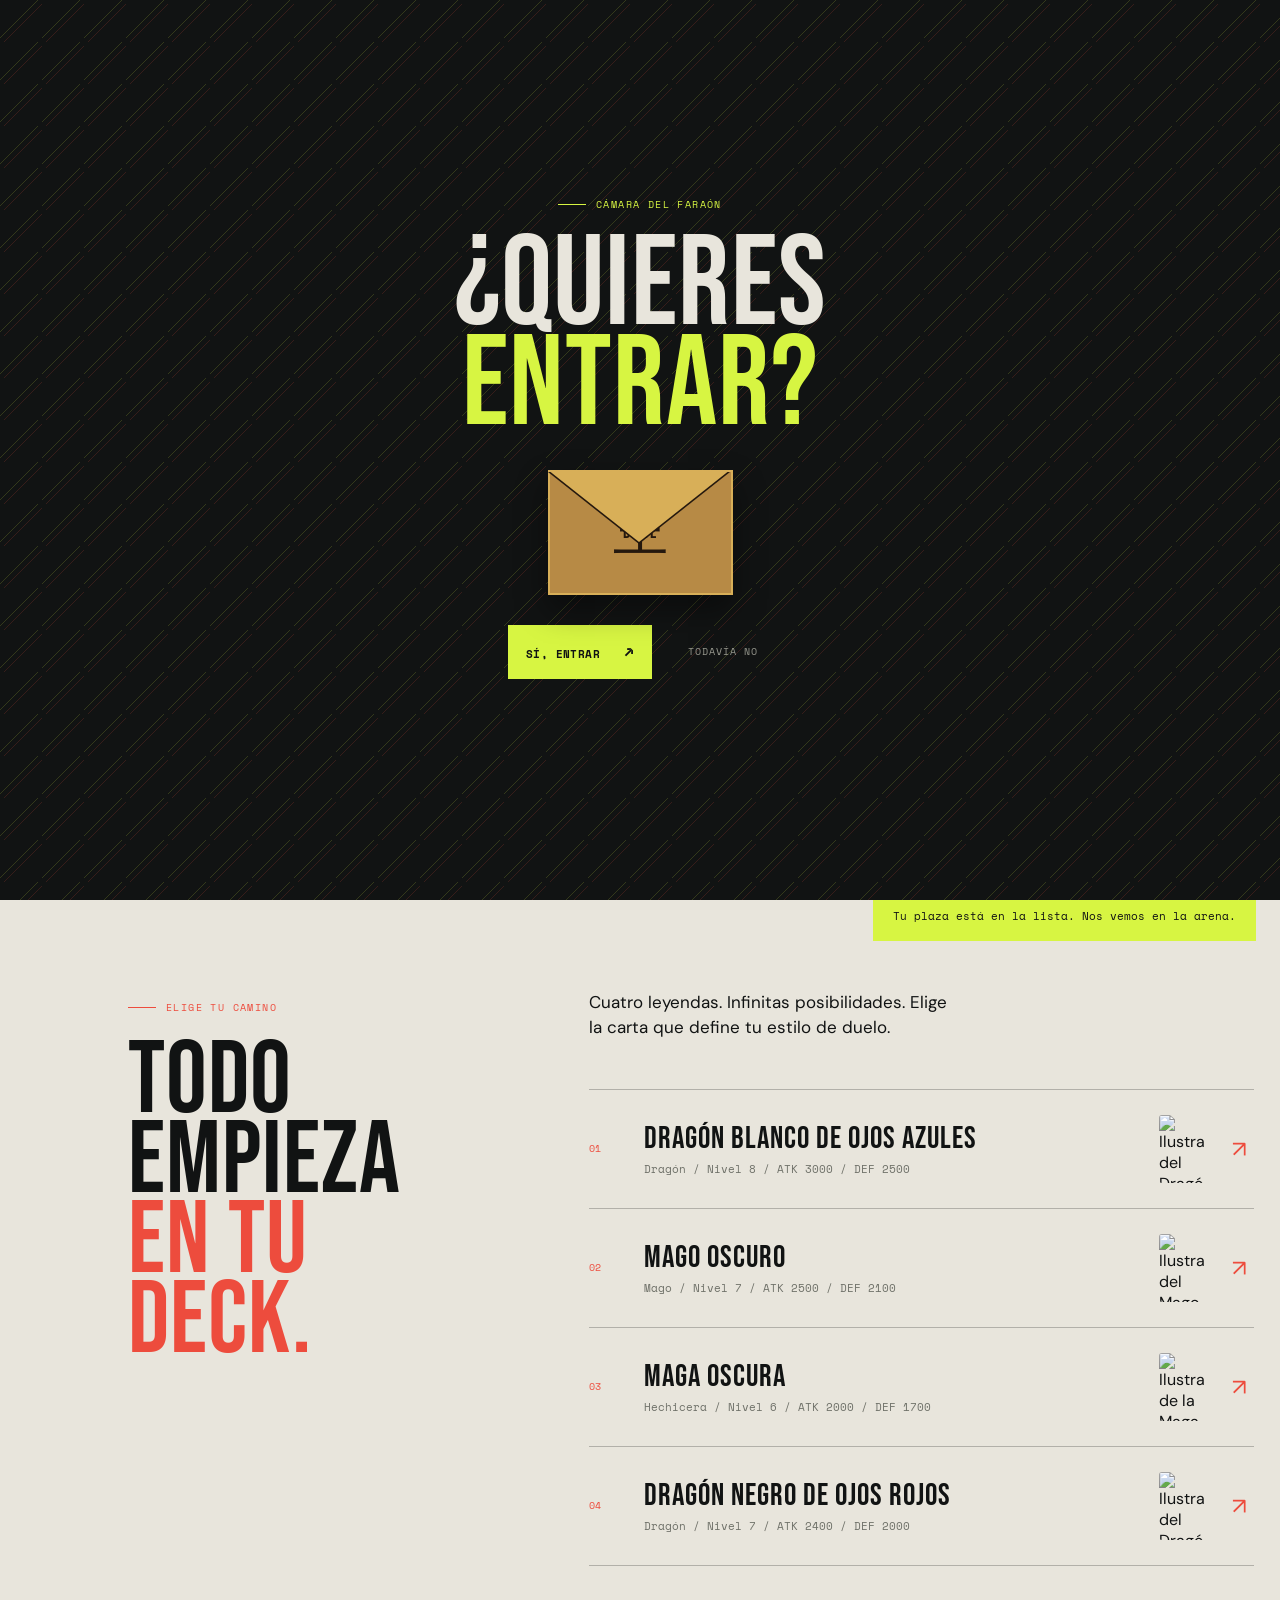
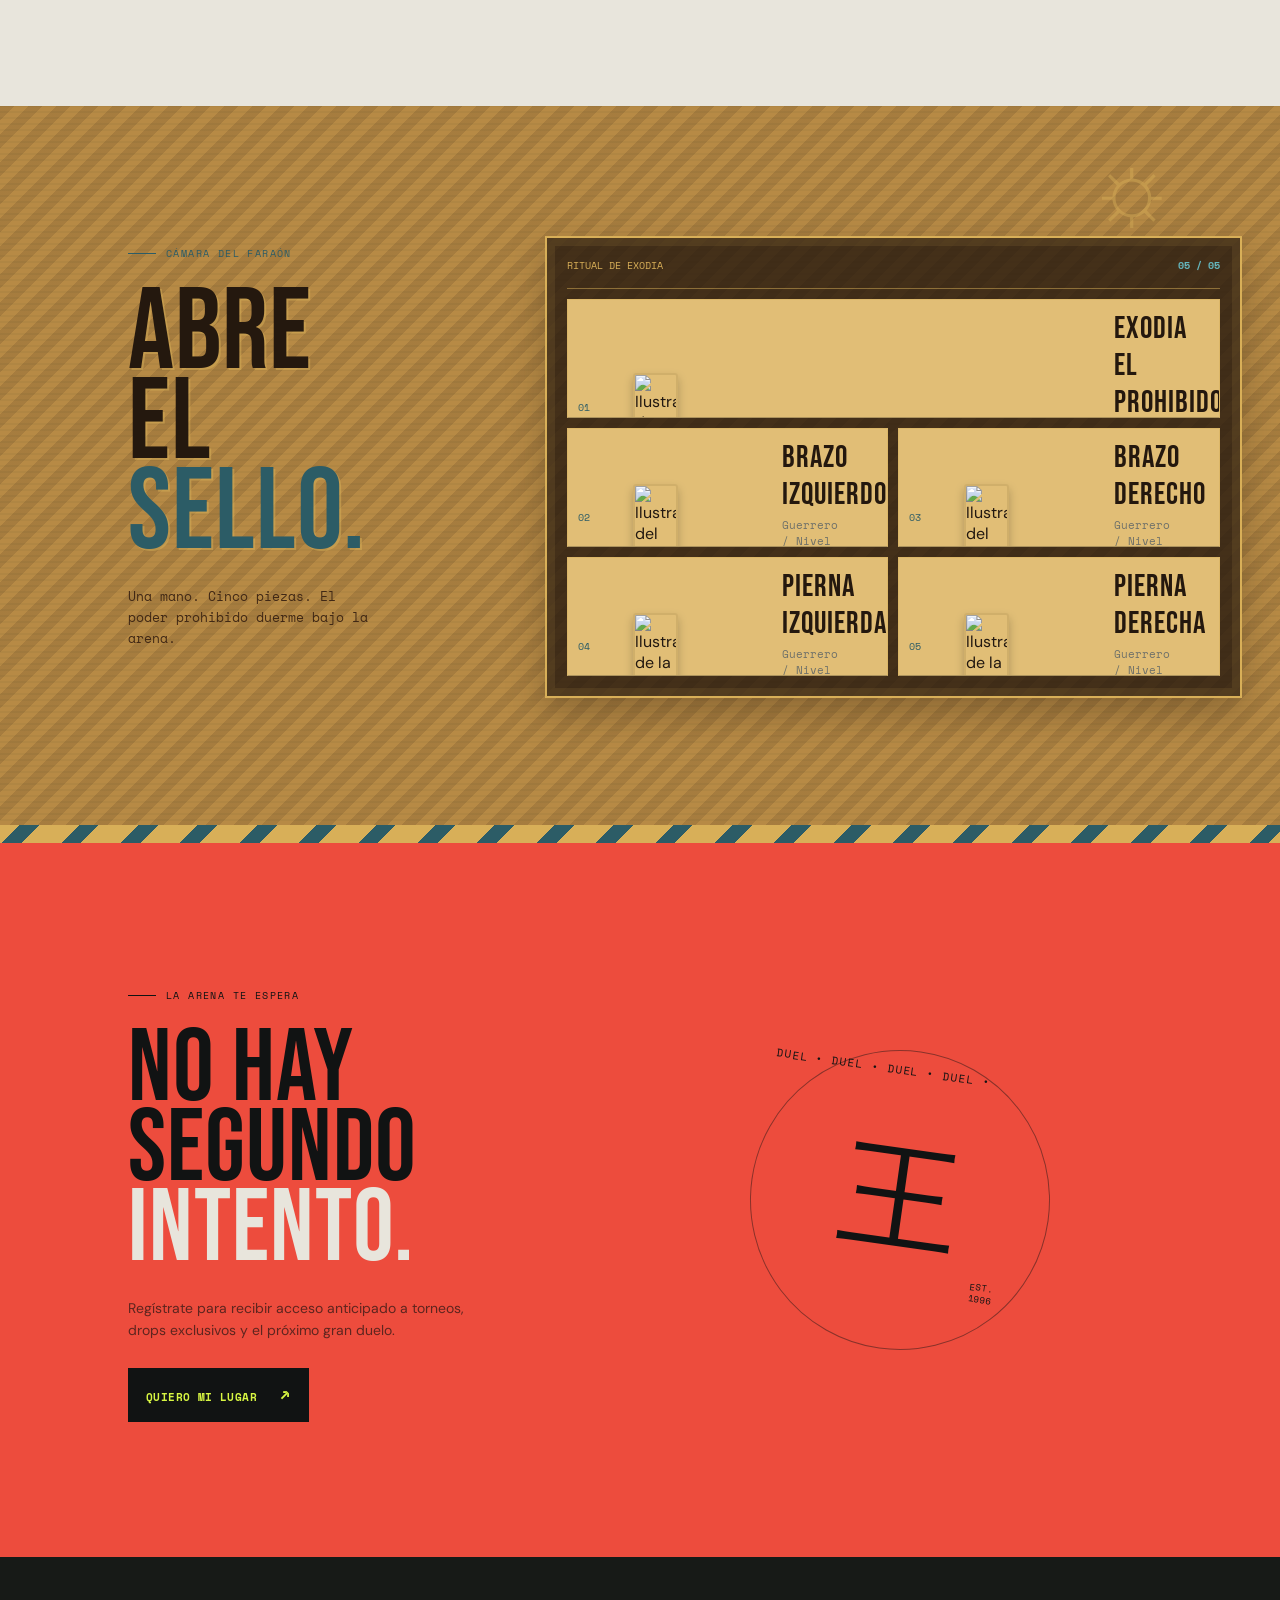
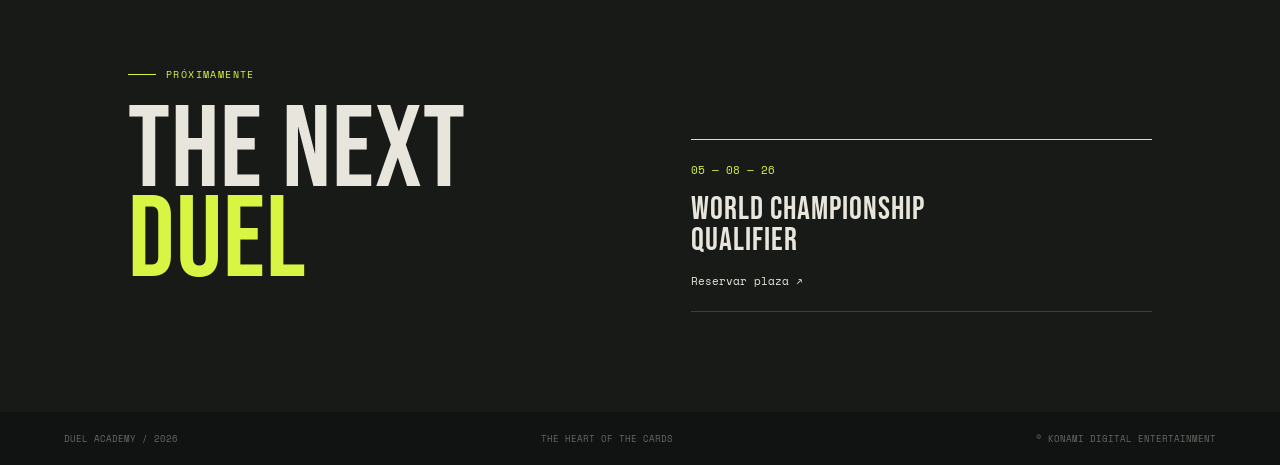
==== index.html @ 616848ab "ññ" ====
<!doctype html>
<html lang="es">
<head>
  <meta charset="UTF-8">
  <meta name="viewport" content="width=device-width, initial-scale=1.0">
  <meta name="description" content="Yu-Gi-Oh! Duel Academy: entra al duelo y demuestra el corazón de las cartas.">
  <title>DUEL ACADEMY | Yu-Gi-Oh!</title>
  <link rel="preconnect" href="https://fonts.googleapis.com">
  <link rel="preconnect" href="https://fonts.gstatic.com" crossorigin>
  <link href="https://fonts.googleapis.com/css2?family=Bebas+Neue&family=DM+Sans:wght@400;500;700&family=Space+Mono:wght@400;700&display=swap" rel="stylesheet">
  <link rel="stylesheet" href="styles.css">
</head>
<body>
  <div class="grain" aria-hidden="true"></div>
  <section class="entry-gate" id="entry-gate" aria-labelledby="entry-title">
    <div class="entry-content">
      <p class="eyebrow"><span></span> Cámara del faraón</p>
      <h1 id="entry-title">¿QUIERES<br><i>ENTRAR?</i></h1>
      <div class="sealed-envelope" aria-hidden="true"><div class="envelope-flap"></div><div class="envelope-body"><span>王</span></div><div class="envelope-letter">DUEL</div></div>
      <div class="entry-actions"><button class="primary-button" id="enter-button">Sí, entrar <span>↗</span></button><button class="entry-no" id="stay-button">Todavía no</button></div>
      <p class="entry-response" id="entry-response" role="status" aria-live="polite"></p>
    </div>
  </section>
  <header class="site-header">
    <a class="brand" href="#top" aria-label="Duel Academy inicio">
      <span class="brand-mark">王</span>
      <span>DUEL<br><em>ACADEMY</em></span>
    </a>
    <a class="yu-gi-oh-logo" href="#top" aria-label="Yu-Gi-Oh! inicio">YU-GI-OH!<small>TRADING CARD GAME</small></a>
    <nav class="main-nav" aria-label="Navegación principal">
      <a href="#arsenal">Arsenal</a>
      <a href="#exodia">Exodia</a>
      <a href="#academy">Academia</a>
      <a href="#events">Torneos</a>
    </nav>
    <button class="nav-cta" data-scroll="#academy">Entrar al duelo <span>↗</span></button>
  </header>

  <main id="top">
    <section class="hero" aria-labelledby="hero-title">
      <div class="hero-copy">
        <p class="eyebrow"><span></span> Temporada 04 / El corazón de las cartas</p>
        <h1 id="hero-title">TU<br><i>JUEGO.</i><br>TU LEYENDA.</h1>
        <p class="hero-intro">El campo está listo. Afila tu estrategia, invoca a tu mejor monstruo y demuestra de qué está hecho un verdadero duelista.</p>
        <div class="hero-actions">
          <button class="primary-button" data-scroll="#academy">Desafiar al destino <span>↗</span></button>
          <a class="text-link" href="#arsenal">Ver el arsenal <span>↓</span></a>
        </div>
      </div>
      <div class="hero-stage" aria-label="Cartas de duelo destacadas">
        <div class="orbit orbit-one"></div>
        <div class="orbit orbit-two"></div>
        <div class="stage-note"><strong>YU-GI-OH! MASTER DUEL</strong><span>DRAGON BLANCO DE OJOS AZULES / ATK 3000</span></div>
        <div class="power-line"><span>DUEL INDEX</span><strong>∞</strong></div>
      </div>
      <div class="hero-side-label">YU-GI-OH! <span>®</span></div>
    </section>

    <section class="ticker" aria-label="Noticias del duelo"><div class="ticker-track"><span>DRAW YOUR DESTINY</span><b>✦</b><span>BUILD YOUR LEGEND</span><b>✦</b><span>DRAW YOUR DESTINY</span><b>✦</b><span>BUILD YOUR LEGEND</span><b>✦</b></div></section>

    <section class="arsenal section-grid" id="arsenal">
      <div class="section-heading"><p class="eyebrow"><span></span> Elige tu camino</p><h2>TODO<br>EMPIEZA<br><i>EN TU DECK.</i></h2></div>
      <div class="arsenal-content">
        <p class="section-lead">Cuatro leyendas. Infinitas posibilidades. Elige la carta que define tu estilo de duelo.</p>
        <div class="deck-list">
          <article class="deck-row" role="button" tabindex="0" aria-label="Ampliar Dragón Blanco de Ojos Azules" data-requirement="Requiere 2 Sacrificios para ser Invocado de Modo Normal" data-example="Ejemplo: ofrece 2 monstruos de Nivel inferior como Sacrificio y coloca esta carta en el Campo en Posición de Ataque."><span class="deck-number">01</span><div><h3>Dragón Blanco de Ojos Azules</h3><p>Dragón / Nivel 8 / ATK 3000 / DEF 2500</p></div><img src="https://images.ygoprodeck.com/images/cards/89631139.jpg" alt="Ilustración del Dragón Blanco de Ojos Azules" loading="lazy"><span class="row-arrow">↗</span></article>
          <article class="deck-row" role="button" tabindex="0" aria-label="Ampliar Mago Oscuro" data-requirement="Requiere 1 Sacrificio para ser Invocado de Modo Normal" data-example="Ejemplo: ofrece 1 monstruo como Sacrificio e Invoca esta carta para tomar el control del duelo con 2500 ATK."><span class="deck-number">02</span><div><h3>Mago Oscuro</h3><p>Mago / Nivel 7 / ATK 2500 / DEF 2100</p></div><img src="https://images.ygoprodeck.com/images/cards/46986414.jpg" alt="Ilustración del Mago Oscuro" loading="lazy"><span class="row-arrow">↗</span></article>
          <article class="deck-row" role="button" tabindex="0" aria-label="Ampliar Maga Oscura" data-requirement="Requiere 1 Sacrificio para ser Invocada de Modo Normal" data-example="Ejemplo: ofrece 1 monstruo como Sacrificio e Invoca esta maga para activar su estrategia de hechizos y aumentar su poder."><span class="deck-number">03</span><div><h3>Maga Oscura</h3><p>Hechicera / Nivel 6 / ATK 2000 / DEF 1700</p></div><img src="https://images.ygoprodeck.com/images/cards/38033121.jpg" alt="Ilustración de la Maga Oscura" loading="lazy"><span class="row-arrow">↗</span></article>
          <article class="deck-row" role="button" tabindex="0" aria-label="Ampliar Dragón Negro de Ojos Rojos" data-requirement="Requiere 2 Sacrificios para ser Invocado de Modo Normal" data-example="Ejemplo: ofrece 2 monstruos como Sacrificio e Invoca al dragón para lanzar un ataque de 2400 ATK."><span class="deck-number">04</span><div><h3>Dragón Negro de Ojos Rojos</h3><p>Dragón / Nivel 7 / ATK 2400 / DEF 2000</p></div><img src="https://images.ygoprodeck.com/images/cards/74677422.jpg" alt="Ilustración del Dragón Negro de Ojos Rojos" loading="lazy"><span class="row-arrow">↗</span></article>
        </div>
      </div>
    </section>

    <section class="exodia-interface" id="exodia" aria-labelledby="exodia-title">
      <div class="exodia-sun" aria-hidden="true">☼</div>
      <div class="exodia-intro"><p class="eyebrow"><span></span> Cámara del faraón</p><h2 id="exodia-title">ABRE<br>EL <i>SELLO.</i></h2><p>Una mano. Cinco piezas. El poder prohibido duerme bajo la arena.</p></div>
      <div class="exodia-board">
        <div class="exodia-board-label"><span>RITUAL DE EXODIA</span><strong>05 / 05</strong></div>
        <div class="exodia-card-grid">
          <article class="deck-row exodia-piece exodia-head" role="button" tabindex="0" aria-label="Ampliar Exodia el Prohibido" data-requirement="Carta central de Exodia. No requiere Sacrificios: se Invoca cuando reúnes las 5 piezas en tu mano." data-example="Ejemplo: reúne esta cabeza junto a los 2 brazos y las 2 piernas para ganar el Duelo automáticamente."><span class="exodia-piece-number">01</span><img src="https://images.ygoprodeck.com/images/cards/33396948.jpg" alt="Ilustración de Exodia el Prohibido" loading="lazy"><div><h3 data-glitch="Exodia el Prohibido">Exodia el Prohibido</h3><p>Guerrero / Nivel 3 / ATK 1000 / DEF 1000</p></div></article>
          <article class="deck-row exodia-piece" role="button" tabindex="0" aria-label="Ampliar Brazo Izquierdo de Exodia" data-requirement="Pieza de Exodia. No requiere Sacrificios ni Invocación Normal." data-example="Ejemplo: conserva esta pieza en tu mano y completa el conjunto con las otras 4 cartas."><span class="exodia-piece-number">02</span><img src="https://images.ygoprodeck.com/images/cards/08124921.jpg" alt="Ilustración del Brazo Izquierdo de Exodia" loading="lazy"><div><h3 data-glitch="Brazo Izquierdo">Brazo Izquierdo</h3><p>Guerrero / Nivel 1 / ATK 200 / DEF 300</p></div></article>
          <article class="deck-row exodia-piece" role="button" tabindex="0" aria-label="Ampliar Brazo Derecho de Exodia" data-requirement="Pieza de Exodia. No requiere Sacrificios ni Invocación Normal." data-example="Ejemplo: mantenlo en tu mano mientras buscas las piezas restantes del conjunto prohibido."><span class="exodia-piece-number">03</span><img src="https://images.ygoprodeck.com/images/cards/07902349.jpg" alt="Ilustración del Brazo Derecho de Exodia" loading="lazy"><div><h3 data-glitch="Brazo Derecho">Brazo Derecho</h3><p>Guerrero / Nivel 1 / ATK 200 / DEF 300</p></div></article>
          <article class="deck-row exodia-piece" role="button" tabindex="0" aria-label="Ampliar Pierna Izquierda de Exodia" data-requirement="Pieza de Exodia. No requiere Sacrificios ni Invocación Normal." data-example="Ejemplo: añade esta pieza a tu mano junto a la cabeza, los brazos y la otra pierna."><span class="exodia-piece-number">04</span><img src="https://images.ygoprodeck.com/images/cards/44519536.jpg" alt="Ilustración de la Pierna Izquierda de Exodia" loading="lazy"><div><h3 data-glitch="Pierna Izquierda">Pierna Izquierda</h3><p>Guerrero / Nivel 1 / ATK 200 / DEF 300</p></div></article>
          <article class="deck-row exodia-piece" role="button" tabindex="0" aria-label="Ampliar Pierna Derecha de Exodia" data-requirement="Pieza de Exodia. No requiere Sacrificios ni Invocación Normal." data-example="Ejemplo: reúne esta última pieza en tu mano para activar la condición de victoria de Exodia."><span class="exodia-piece-number">05</span><img src="https://images.ygoprodeck.com/images/cards/70903634.jpg" alt="Ilustración de la Pierna Derecha de Exodia" loading="lazy"><div><h3 data-glitch="Pierna Derecha">Pierna Derecha</h3><p>Guerrero / Nivel 1 / ATK 200 / DEF 300</p></div></article>
        </div>
      </div>
    </section>

    <section class="academy" id="academy">
      <div class="academy-copy"><p class="eyebrow"><span></span> La arena te espera</p><h2>NO HAY<br>SEGUNDO<br><i>INTENTO.</i></h2><p>Regístrate para recibir acceso anticipado a torneos, drops exclusivos y el próximo gran duelo.</p><button class="primary-button" id="join-button">Quiero mi lugar <span>↗</span></button></div>
      <div class="academy-emblem"><div class="emblem-ring">DUEL • DUEL • DUEL • DUEL •</div><strong>王</strong><span>EST.<br>1996</span></div>
    </section>

    <section class="events" id="events"><div><p class="eyebrow"><span></span> Próximamente</p><h2>THE NEXT<br><i>DUEL</i></h2></div><div class="event-card"><span>05 — 08 — 26</span><strong>WORLD CHAMPIONSHIP<br>QUALIFIER</strong><a href="#academy">Reservar plaza ↗</a></div></section>
  </main>
  <footer><span>DUEL ACADEMY / 2026</span><span>THE HEART OF THE CARDS</span><span>© KONAMI DIGITAL ENTERTAINMENT</span></footer>
  <div class="toast" id="toast" role="status">Tu plaza está en la lista. Nos vemos en la arena.</div>
  <div class="card-modal" id="card-modal" role="dialog" aria-modal="true" aria-labelledby="modal-title" hidden>
    <button class="modal-close" id="modal-close" aria-label="Cerrar carta ampliada">×</button>
    <div class="modal-card-wrap"><img id="modal-image" src="" alt=""><div><p class="eyebrow"><span></span> Carta seleccionada</p><h2 id="modal-title"></h2><p id="modal-stats"></p><p id="modal-requirement"></p><p class="modal-example-label">EJEMPLO VISIBLE</p><p id="modal-example"></p></div></div>
  </div>
  <script src="script.js"></script>
</body>
</html>
---- styles.css ----
.site-header{position:fixed!important;z-index:30;background:rgba(17,19,19,.94);backdrop-filter:blur(10px)}
.entry-locked{overflow:hidden}.entry-gate{position:fixed;inset:0;z-index:100;background:#111313;color:#e8e5dc;display:grid;place-items:center;text-align:center;overflow:hidden}.entry-gate::before{content:"";position:absolute;inset:0;opacity:.17;background:linear-gradient(135deg,transparent 45%,#d7f542 45% 46%,transparent 46% 54%,#ed4c3d 54% 55%,transparent 55%);background-size:42px 42px}.entry-content{position:relative;z-index:1}.entry-content .eyebrow{justify-content:center}.entry-content h1{font-size:clamp(68px,10vw,130px);margin:24px 0 34px}.entry-content h1 i{color:#d7f542;font-style:normal}.sealed-envelope{width:185px;height:125px;margin:0 auto 30px;position:relative;perspective:500px}.envelope-body{position:absolute;inset:0;background:#b78a45;border:2px solid #d8af58;box-shadow:0 15px 30px rgba(0,0,0,.4);display:grid;place-items:center}.envelope-body span{font:55px serif;color:#24180e}.envelope-flap{position:absolute;z-index:3;left:0;top:0;width:0;height:0;border-left:91px solid transparent;border-right:91px solid transparent;border-top:72px solid #d8af58;transform-origin:top;transition:transform .8s cubic-bezier(.2,.8,.2,1);filter:drop-shadow(0 2px 0 #24180e)}.envelope-letter{position:absolute;z-index:1;left:50%;top:50%;transform:translate(-50%,-50%);color:#24180e;font:18px var(--display);letter-spacing:2px}.entry-gate.opening .envelope-flap{transform:rotateX(180deg)}.entry-gate.opening .envelope-letter{animation:letter-rise 1s .25s ease-out forwards}.entry-gate.entered{animation:gate-out .5s ease-in forwards}.entry-actions{display:flex;justify-content:center;align-items:center;gap:22px}.entry-no{border:0;background:transparent;color:#96978d;text-transform:uppercase;letter-spacing:1px;padding:14px;font:10px var(--mono)}.entry-no:hover{color:#e8e5dc}.entry-no:disabled,.primary-button:disabled{cursor:wait;opacity:.6}.entry-response{height:18px;margin:16px 0 0;color:#d7f542;font:10px var(--mono)}@keyframes letter-rise{to{transform:translate(-50%,-100px);opacity:0}}@keyframes gate-out{to{opacity:0;visibility:hidden}}@media(max-width:720px){.entry-content{padding:0 24px}.entry-content h1{font-size:82px}.sealed-envelope{width:160px;height:108px}.envelope-flap{border-left-width:79px;border-right-width:79px;border-top-width:62px}}
.master-duel-card{animation:master-duel-float 5s ease-in-out infinite,master-duel-enter 1s cubic-bezier(.2,.8,.2,1) both}.master-duel-card::before{content:"";position:absolute;inset:-20px;border-radius:18px;background:rgba(72,180,255,.26);filter:blur(25px);z-index:-1;animation:master-duel-aura 2.8s ease-in-out infinite}.master-duel-card::after{content:"";position:absolute;inset:7px;pointer-events:none;background:linear-gradient(120deg,transparent 30%,rgba(255,255,255,.85) 48%,transparent 66%);mix-blend-mode:screen;transform:translateX(-130%);animation:master-duel-shine 3.8s ease-in-out infinite}.master-duel-card .card-frame{position:relative;box-shadow:inset 0 0 0 1px rgba(125,212,255,.9)}.master-duel-card .card-frame::after{content:"";position:absolute;inset:0;background:linear-gradient(145deg,rgba(84,194,255,.3),transparent 30%,transparent 70%,rgba(35,83,190,.3));pointer-events:none}.master-duel-lockup{position:absolute;z-index:3;top:34%;left:50%;transform:translate(-50%,-50%) rotate(-9deg);text-align:center;text-shadow:0 2px 7px rgba(0,0,0,.75);white-space:nowrap;animation:lockup-pulse 3s ease-in-out infinite}.master-duel-lockup small{display:block;color:#fff;font:700 8px var(--mono);letter-spacing:3px}.master-duel-lockup strong{display:block;color:#d7f542;font:42px/.72 var(--display);letter-spacing:2px}.master-duel-lockup span{display:block;margin-top:9px;color:#fff;font:7px var(--mono);letter-spacing:2px}@keyframes master-duel-enter{from{opacity:0;transform:rotate(-20deg) translateY(45px) scale(.82)}to{opacity:1;transform:rotate(-9deg) translateY(0) scale(1)}}@keyframes master-duel-float{0%,100%{transform:rotate(-9deg) translateY(0)}50%{transform:rotate(-5deg) translateY(-13px)}}@keyframes master-duel-aura{0%,100%{opacity:.3;transform:scale(.9)}50%{opacity:.85;transform:scale(1.1)}}@keyframes master-duel-shine{0%,38%{transform:translateX(-130%)}65%,100%{transform:translateX(130%)}}@keyframes lockup-pulse{0%,100%{opacity:.86}50%{opacity:1}}@media(max-width:720px){.master-duel-lockup strong{font-size:35px}}@media(prefers-reduced-motion:reduce){.master-duel-card,.master-duel-card::before,.master-duel-card::after,.master-duel-lockup{animation:none}.master-duel-card{transform:rotate(-9deg)}}
.master-duel-card,.master-duel-card::before,.master-duel-card::after,.master-duel-lockup{animation:none!important}
.card-placeholder{display:flex;height:100%;align-items:center;justify-content:center;text-align:center;color:#d7f542;font:46px/.72 var(--display);letter-spacing:2px;background:radial-gradient(circle at center,rgba(84,194,255,.35),transparent 45%),linear-gradient(145deg,#182c4f,#10151f 58%,#243d68)}.deck-symbol{width:45px;height:68px;border:1px solid rgba(17,19,19,.45);border-radius:3px;display:grid;place-items:center;color:var(--red);font-size:22px}.deck-row:hover .deck-symbol{background:var(--red);color:var(--paper);transition:background .3s,color .3s}
.modal-card-wrap #modal-stats,.modal-card-wrap #modal-requirement{color:var(--acid);font:11px/1.6 var(--mono)}.modal-card-wrap #modal-requirement{color:#aeb0a5;margin-top:8px}
.modal-example-label{margin:24px 0 4px;color:var(--red);font:700 9px var(--mono);letter-spacing:1.5px}.modal-card-wrap #modal-example{margin:0;color:var(--paper);font:12px/1.55 var(--body);max-width:300px}
.exodia-interface{padding:130px 10vw 145px;background:#d7f542;color:var(--ink);display:grid;grid-template-columns:32% 68%;gap:7vw;position:relative;overflow:hidden}.exodia-intro .eyebrow{color:var(--red)}.exodia-intro .eyebrow span{background:var(--red)}.exodia-intro h2{font-size:clamp(70px,9vw,130px);margin:28px 0}.exodia-intro h2 i{color:var(--red);font-style:normal}.exodia-intro>p:last-child{max-width:250px;font:13px/1.6 var(--mono)}.exodia-board{border:1px solid rgba(17,19,19,.45);padding:20px;background:rgba(17,19,19,.06)}.exodia-board-label{display:flex;justify-content:space-between;border-bottom:1px solid rgba(17,19,19,.35);padding:0 0 15px;font:10px var(--mono)}.exodia-board-label strong{color:var(--red)}.exodia-card-grid{display:grid;grid-template-columns:repeat(2,1fr);gap:10px;padding-top:10px}.exodia-piece{height:112px;display:grid;grid-template-columns:26px 55px 1fr;gap:12px;align-items:center;border:1px solid rgba(17,19,19,.25);padding:10px;background:rgba(232,229,220,.55);transition:transform .25s,background .25s}.exodia-piece.exodia-head{grid-column:1/-1}.exodia-piece:hover{transform:translateY(-4px);background:var(--paper)}.exodia-piece img{width:55px;height:78px;object-fit:cover;border-radius:3px;box-shadow:0 5px 10px rgba(17,19,19,.25)}.exodia-piece-number{font:10px var(--mono);color:var(--red)}.exodia-piece h3{font:24px/.9 var(--display);margin:0;text-transform:uppercase}.exodia-piece p{font:8px/1.4 var(--mono);color:#5c5f57;margin:7px 0 0}.exodia-interface .deck-row{cursor:pointer}.exodia-interface .deck-row:focus-visible{outline:2px solid var(--red);outline-offset:3px}@media(max-width:720px){.exodia-interface{padding:90px 8vw;display:block}.exodia-intro h2{font-size:82px}.exodia-board{margin-top:50px;padding:12px}.exodia-card-grid{display:block}.exodia-piece,.exodia-piece.exodia-head{margin-bottom:8px;height:105px}.exodia-piece h3{font-size:21px}.exodia-piece p{font-size:7px}}
.exodia-interface{background:#b78a45;color:#24180e;background-image:linear-gradient(135deg,rgba(41,28,13,.12) 25%,transparent 25%,transparent 50%,rgba(41,28,13,.12) 50%,rgba(41,28,13,.12) 75%,transparent 75%);background-size:28px 28px}.exodia-interface::after{content:"";position:absolute;left:0;right:0;bottom:0;height:18px;background:repeating-linear-gradient(135deg,#d8af58 0 14px,#2c5c66 14px 28px,#d8af58 28px 42px)}.exodia-sun{position:absolute;right:8%;top:32px;color:#d8af58;font:100px/1 serif;opacity:.45}.exodia-intro{position:relative;z-index:1}.exodia-intro .eyebrow{color:#2c5c66}.exodia-intro .eyebrow span{background:#2c5c66}.exodia-intro h2{color:#24180e;text-shadow:2px 2px 0 rgba(216,175,88,.5)}.exodia-intro h2 i{color:#2c5c66}.exodia-intro>p:last-child{color:#402815}.exodia-board{position:relative;z-index:1;border:2px solid #d8af58;background:rgba(36,24,14,.78);box-shadow:inset 0 0 0 8px rgba(216,175,88,.1),0 16px 35px rgba(36,24,14,.28)}.exodia-board-label{border-color:rgba(216,175,88,.5);color:#d8af58}.exodia-board-label strong{color:#65b7be}.exodia-piece{border-color:rgba(216,175,88,.45);background:#e1be76}.exodia-piece:hover{background:#f2d59a}.exodia-piece-number{color:#2c5c66}.exodia-piece h3{color:#24180e}.exodia-piece p{color:#624529}.exodia-piece img{border:2px solid #d8af58}.exodia-interface .deck-row:focus-visible{outline-color:#65b7be}@media(max-width:720px){.exodia-sun{font-size:70px;top:22px;right:7%}}
.exodia-interface::before{content:"";position:absolute;inset:0;pointer-events:none;opacity:.16;background:repeating-linear-gradient(0deg,transparent 0 4px,rgba(44,92,102,.6) 5px,transparent 6px);mix-blend-mode:multiply;animation:egypt-glitch-scan 4s steps(2,end) infinite}.exodia-piece:hover h3,.exodia-piece:focus-visible h3,.arsenal .deck-row:hover h3,.arsenal .deck-row:focus-visible h3{position:relative;color:#2c5c66;text-shadow:2px 0 #ed4c3d,-2px 0 #65b7be;animation:card-glitch .32s steps(2,end) infinite}.exodia-piece:hover img,.exodia-piece:focus-visible img,.arsenal .deck-row:hover img,.arsenal .deck-row:focus-visible img{filter:saturate(1.35) contrast(1.15);box-shadow:3px 0 #ed4c3d,-3px 0 #65b7be,0 5px 10px rgba(17,19,19,.25)}@keyframes card-glitch{0%{transform:translate(0)}25%{transform:translate(-2px,1px)}50%{transform:translate(2px,-1px)}75%{transform:translate(-1px,0)}100%{transform:translate(0)}}@keyframes egypt-glitch-scan{0%,88%,100%{opacity:.08;transform:translateY(0)}90%{opacity:.42;transform:translateY(2px)}94%{opacity:.12;transform:translateY(-3px)}}@media(prefers-reduced-motion:reduce){.exodia-interface::before,.exodia-piece:hover h3,.exodia-piece:focus-visible h3,.arsenal .deck-row:hover h3,.arsenal .deck-row:focus-visible h3{animation:none}}
.cursor-sigil{position:fixed;left:-8px;top:-8px;width:16px;height:16px;border:1px solid #d8af58;border-radius:50%;pointer-events:none;z-index:30;mix-blend-mode:screen;transition:transform .08s linear}.cursor-sigil::before,.cursor-sigil::after{content:"";position:absolute;left:50%;top:50%;background:#65b7be;transform:translate(-50%,-50%)}.cursor-sigil::before{width:24px;height:1px}.cursor-sigil::after{width:1px;height:24px}.cursor-trail{position:fixed;width:5px;height:5px;border-radius:50%;background:#ed4c3d;pointer-events:none;z-index:29;transform:translate(-50%,-50%);animation:cursor-fade .5s ease-out forwards}@keyframes cursor-fade{from{opacity:.8;transform:translate(-50%,-50%) scale(1)}to{opacity:0;transform:translate(-50%,-50%) scale(2.8)}}
.yu-gi-oh-logo{position:absolute;left:50%;top:17px;transform:translateX(-50%) skew(-8deg);color:#f8f1c7;text-decoration:none;font:42px/.75 var(--display);letter-spacing:2px;text-shadow:2px 2px 0 #bc3329,-1px -1px 0 #f2c84b,0 0 13px rgba(237,76,61,.35);white-space:nowrap}.yu-gi-oh-logo small{display:block;margin-top:8px;color:var(--acid);font:7px var(--mono);letter-spacing:2px;text-align:center;text-shadow:none}.yu-gi-oh-logo:hover{color:var(--acid)}
@media(max-width:720px){.yu-gi-oh-logo{top:18px;font-size:30px}.yu-gi-oh-logo small{font-size:6px;margin-top:5px}.site-header .brand{margin-top:2px}.site-header .nav-cta{margin-top:2px}}
.deck-row{cursor:pointer}.deck-row:focus-visible{outline:2px solid var(--red);outline-offset:4px}.modal-open{overflow:hidden}.card-modal{position:fixed;inset:0;z-index:20;background:rgba(8,10,10,.86);display:grid;place-items:center;padding:24px}.card-modal[hidden]{display:none}.modal-card-wrap{display:flex;align-items:center;gap:38px;max-width:620px;padding:34px;border:1px solid var(--acid);background:#171a17;box-shadow:0 0 60px rgba(215,245,66,.15)}.modal-card-wrap img{width:135px;height:204px;object-fit:cover;border:4px solid #b9a875;box-shadow:0 16px 30px rgba(0,0,0,.45)}.modal-card-wrap h2{font-size:58px;color:var(--paper);margin:20px 0 12px}.modal-card-wrap p:last-child{color:var(--acid);font:11px var(--mono);line-height:1.6}.modal-close{position:absolute;top:25px;right:30px;border:1px solid var(--acid);background:transparent;color:var(--acid);font:28px var(--body);width:42px;height:42px}.modal-close:hover{background:var(--acid);color:var(--ink)}@media(max-width:720px){.modal-card-wrap{padding:24px;gap:20px}.modal-card-wrap h2{font-size:42px}.modal-card-wrap img{width:135px;height:204px}.modal-card-wrap p:last-child{font-size:9px}}
.hero-stage{overflow:hidden}
@import url('https://fonts.googleapis.com/css2?family=Bebas+Neue&family=DM+Sans:wght@400;500;700&family=Space+Mono:wght@400;700&display=swap');

:root{--ink:#111313;--paper:#e8e5dc;--acid:#d7f542;--red:#ed4c3d;--muted:#96978d;--line:rgba(232,229,220,.18);--display:'Bebas Neue',Impact,sans-serif;--body:'DM Sans',sans-serif;--mono:'Space Mono',monospace}
*{box-sizing:border-box}html{scroll-behavior:smooth}body{margin:0;background:var(--ink);color:var(--paper);font-family:var(--body);overflow-x:hidden}.grain{position:fixed;inset:0;opacity:.08;pointer-events:none;z-index:5;background-image:url("data:image/svg+xml,%3Csvg viewBox='0 0 180 180' xmlns='http://www.w3.org/2000/svg'%3E%3Cfilter id='n'%3E%3CfeTurbulence type='fractalNoise' baseFrequency='.9' numOctaves='4' stitchTiles='stitch'/%3E%3C/filter%3E%3Crect width='100%25' height='100%25' filter='url(%23n)' opacity='.7'/%3E%3C/svg%3E")}.site-header{height:86px;padding:0 5vw;border-bottom:1px solid var(--line);display:flex;align-items:center;justify-content:space-between;position:absolute;top:0;left:0;width:100%;z-index:3}.brand{display:flex;align-items:center;gap:10px;color:var(--paper);font:700 14px/12px var(--mono);letter-spacing:-.5px;text-decoration:none}.brand em{font-style:normal;color:var(--acid)}.brand-mark{color:var(--acid);font:42px/1 serif;transform:rotate(-12deg);display:block}.main-nav{display:flex;gap:34px;margin-left:auto;margin-right:40px}.main-nav a,.text-link{color:var(--paper);font:11px var(--mono);text-decoration:none;text-transform:uppercase;letter-spacing:1px}.main-nav a:hover,.text-link:hover{color:var(--acid)}button{font:700 11px var(--mono);cursor:pointer}.nav-cta,.primary-button{border:1px solid var(--acid);background:var(--acid);color:var(--ink);padding:14px 17px;text-transform:uppercase;letter-spacing:.4px}.nav-cta span,.primary-button span{margin-left:16px;font-size:16px}.nav-cta:hover,.primary-button:hover{background:var(--paper);border-color:var(--paper)}.hero{min-height:760px;padding:170px 5vw 90px;display:grid;grid-template-columns:1fr 1fr;position:relative;background:radial-gradient(circle at 75% 43%,rgba(215,245,66,.12),transparent 26%),linear-gradient(115deg,#111313 0%,#171a17 53%,#22251f 100%)}.hero-copy{align-self:center;position:relative;z-index:1}.eyebrow{font:10px var(--mono);letter-spacing:1.4px;text-transform:uppercase;color:var(--acid);display:flex;align-items:center;gap:10px}.eyebrow span{display:inline-block;width:28px;height:1px;background:var(--acid)}h1,h2{font:clamp(76px,10vw,150px)/.78 var(--display);font-weight:400;letter-spacing:1px;margin:30px 0}h1 i,h2 i{font-style:normal;color:var(--acid)}.hero-intro{max-width:370px;color:#aeb0a5;font-size:14px;line-height:1.7;margin:38px 0 25px}.hero-actions{display:flex;align-items:center;gap:28px}.text-link{border-bottom:1px solid var(--acid);padding-bottom:5px}.text-link span{color:var(--acid);font-size:16px;margin-left:9px}.hero-stage{position:relative;min-height:500px;display:flex;align-items:center;justify-content:center}.orbit{position:absolute;border:1px solid rgba(215,245,66,.28);border-radius:50%;transform:rotate(-26deg)}.orbit-one{width:480px;height:210px}.orbit-two{width:440px;height:170px;transform:rotate(42deg);border-color:rgba(237,76,61,.4)}.card{position:absolute;width:230px;aspect-ratio:63/88;border-radius:10px;padding:7px;background:#b9a875;box-shadow:18px 23px 35px #090b0a;transform:rotate(-9deg);transition:transform .4s}.card-back{background:#d25b4e;transform:rotate(21deg) translate(92px,8px);z-index:0}.card-back-inner{height:100%;border:2px solid #351d1c;border-radius:5px;display:flex;align-items:center;justify-content:center;flex-direction:column;color:#30251e;font:35px/.8 var(--display);text-align:center;background:repeating-linear-gradient(45deg,transparent 0 5px,rgba(58,29,27,.2) 6px 7px)}.card-back small{font:9px var(--mono);margin-top:13px}.card-main{z-index:1}.card-frame{height:100%;border:3px solid #483c21;overflow:hidden}.card-main img{width:100%;height:100%;object-fit:cover}.card-stamp{position:absolute;bottom:-31px;left:5px;color:var(--acid);font:10px var(--mono)}.stage-note{position:absolute;right:4%;bottom:29px;display:flex;flex-direction:column;color:var(--acid);font:10px var(--mono);text-align:right;line-height:1.7}.stage-note span{color:var(--muted);font-size:8px}.power-line{position:absolute;left:0;bottom:30px;width:125px;border-top:1px solid var(--acid);padding-top:7px;display:flex;justify-content:space-between;font:8px var(--mono);color:var(--muted)}.power-line strong{font-size:12px;color:var(--acid)}.hero-side-label{position:absolute;right:2vw;top:48%;writing-mode:vertical-rl;font:9px var(--mono);letter-spacing:2px;color:var(--muted)}.ticker{background:var(--acid);color:var(--ink);height:47px;overflow:hidden;display:flex;align-items:center}.ticker-track{white-space:nowrap;display:flex;align-items:center;gap:38px;font:22px var(--display);animation:marquee 22s linear infinite}.ticker b{font-size:12px}@keyframes marquee{to{transform:translateX(-30%)}}.section-grid{padding:140px 10vw;display:grid;grid-template-columns:35% 65%;gap:8vw;background:var(--paper);color:var(--ink)}.section-grid .eyebrow{color:var(--red)}.section-grid .eyebrow span{background:var(--red)}h2{font-size:clamp(60px,8vw,115px);margin:27px 0}.section-grid h2 i{color:var(--red)}.section-lead{max-width:360px;font-size:17px;line-height:1.5;margin:0 0 48px}.deck-list{border-top:1px solid rgba(17,19,19,.25)}.deck-row{height:119px;border-bottom:1px solid rgba(17,19,19,.25);display:grid;grid-template-columns:40px 1fr 58px 22px;align-items:center;gap:15px;position:relative;overflow:hidden}.deck-number{font:10px var(--mono);color:var(--red)}.deck-row h3{margin:0;text-transform:uppercase;font:31px var(--display);letter-spacing:1px}.deck-row p{margin:4px 0 0;color:#6f7169;font:11px var(--mono)}.deck-row img{width:45px;height:68px;object-fit:cover;object-position:top;border-radius:3px;filter:saturate(.8)}.row-arrow{font-size:23px;color:var(--red)}.deck-row:hover img{transform:rotate(8deg) scale(1.18);transition:transform .3s}.academy{padding:135px 10vw;display:flex;justify-content:space-between;align-items:center;background:var(--red);min-height:590px;position:relative;overflow:hidden}.academy .eyebrow{color:var(--ink)}.academy .eyebrow span{background:var(--ink)}.academy h2{color:var(--ink)}.academy h2 i{color:var(--paper)}.academy-copy>p:not(.eyebrow){max-width:360px;color:#5e251f;line-height:1.6;font-size:14px;margin:0 0 27px}.academy .primary-button{background:var(--ink);border-color:var(--ink);color:var(--acid)}.academy-emblem{width:300px;height:300px;border:1px solid rgba(17,19,19,.45);border-radius:50%;display:flex;align-items:center;justify-content:center;position:relative;transform:rotate(8deg);margin-right:8vw}.academy-emblem strong{font:120px serif;color:var(--ink)}.emblem-ring{position:absolute;top:12px;left:6px;right:6px;font:11px var(--mono);letter-spacing:1px;color:var(--ink)}.academy-emblem span{position:absolute;bottom:54px;right:44px;font:9px/1.4 var(--mono);color:var(--ink)}.events{padding:100px 10vw;display:grid;grid-template-columns:1fr 1fr;gap:8vw;background:#171a17}.events h2{font-size:clamp(70px,9vw,130px);margin:25px 0}.events h2 i{color:var(--acid)}.event-card{align-self:end;border-top:1px solid var(--acid);border-bottom:1px solid var(--line);padding:22px 0;display:grid;gap:17px;font-family:var(--mono)}.event-card span{color:var(--acid);font-size:11px}.event-card strong{font:32px/.95 var(--display);letter-spacing:1px}.event-card a{color:var(--paper);font-size:11px;text-decoration:none}.event-card a:hover{color:var(--acid)}footer{padding:20px 5vw;display:flex;justify-content:space-between;color:#656860;font:9px var(--mono);background:#111313}.toast{position:fixed;right:24px;bottom:24px;background:var(--acid);color:var(--ink);padding:17px 20px;font:11px var(--mono);transform:translateY(130%);transition:transform .4s;z-index:10}.toast.visible{transform:translateY(0)}@media(max-width:720px){.site-header{height:72px;padding:0 6vw}.main-nav{display:none}.nav-cta{padding:11px 10px;font-size:9px}.nav-cta span{margin-left:5px}.hero{padding:140px 8vw 55px;min-height:850px;display:block}.hero h1{font-size:88px;margin-top:22px}.hero-intro{margin-top:30px}.hero-stage{min-height:390px;margin-top:35px;transform:scale(.82);transform-origin:center top}.hero-side-label{display:none}.section-grid{padding:90px 8vw;display:block}.section-grid h2{font-size:74px;margin-bottom:55px}.section-lead{font-size:15px}.deck-row{grid-template-columns:28px 1fr 48px 14px;gap:8px}.deck-row h3{font-size:25px}.deck-row p{font-size:9px;white-space:nowrap}.academy{padding:90px 8vw;display:block;min-height:700px}.academy h2{font-size:78px}.academy-emblem{width:230px;height:230px;margin:70px auto 0}.academy-emblem strong{font-size:90px}.events{padding:80px 8vw;display:block}.event-card{margin-top:50px}.event-card strong{font-size:29px}footer{padding:20px 8vw;display:grid;gap:10px;font-size:8px}}
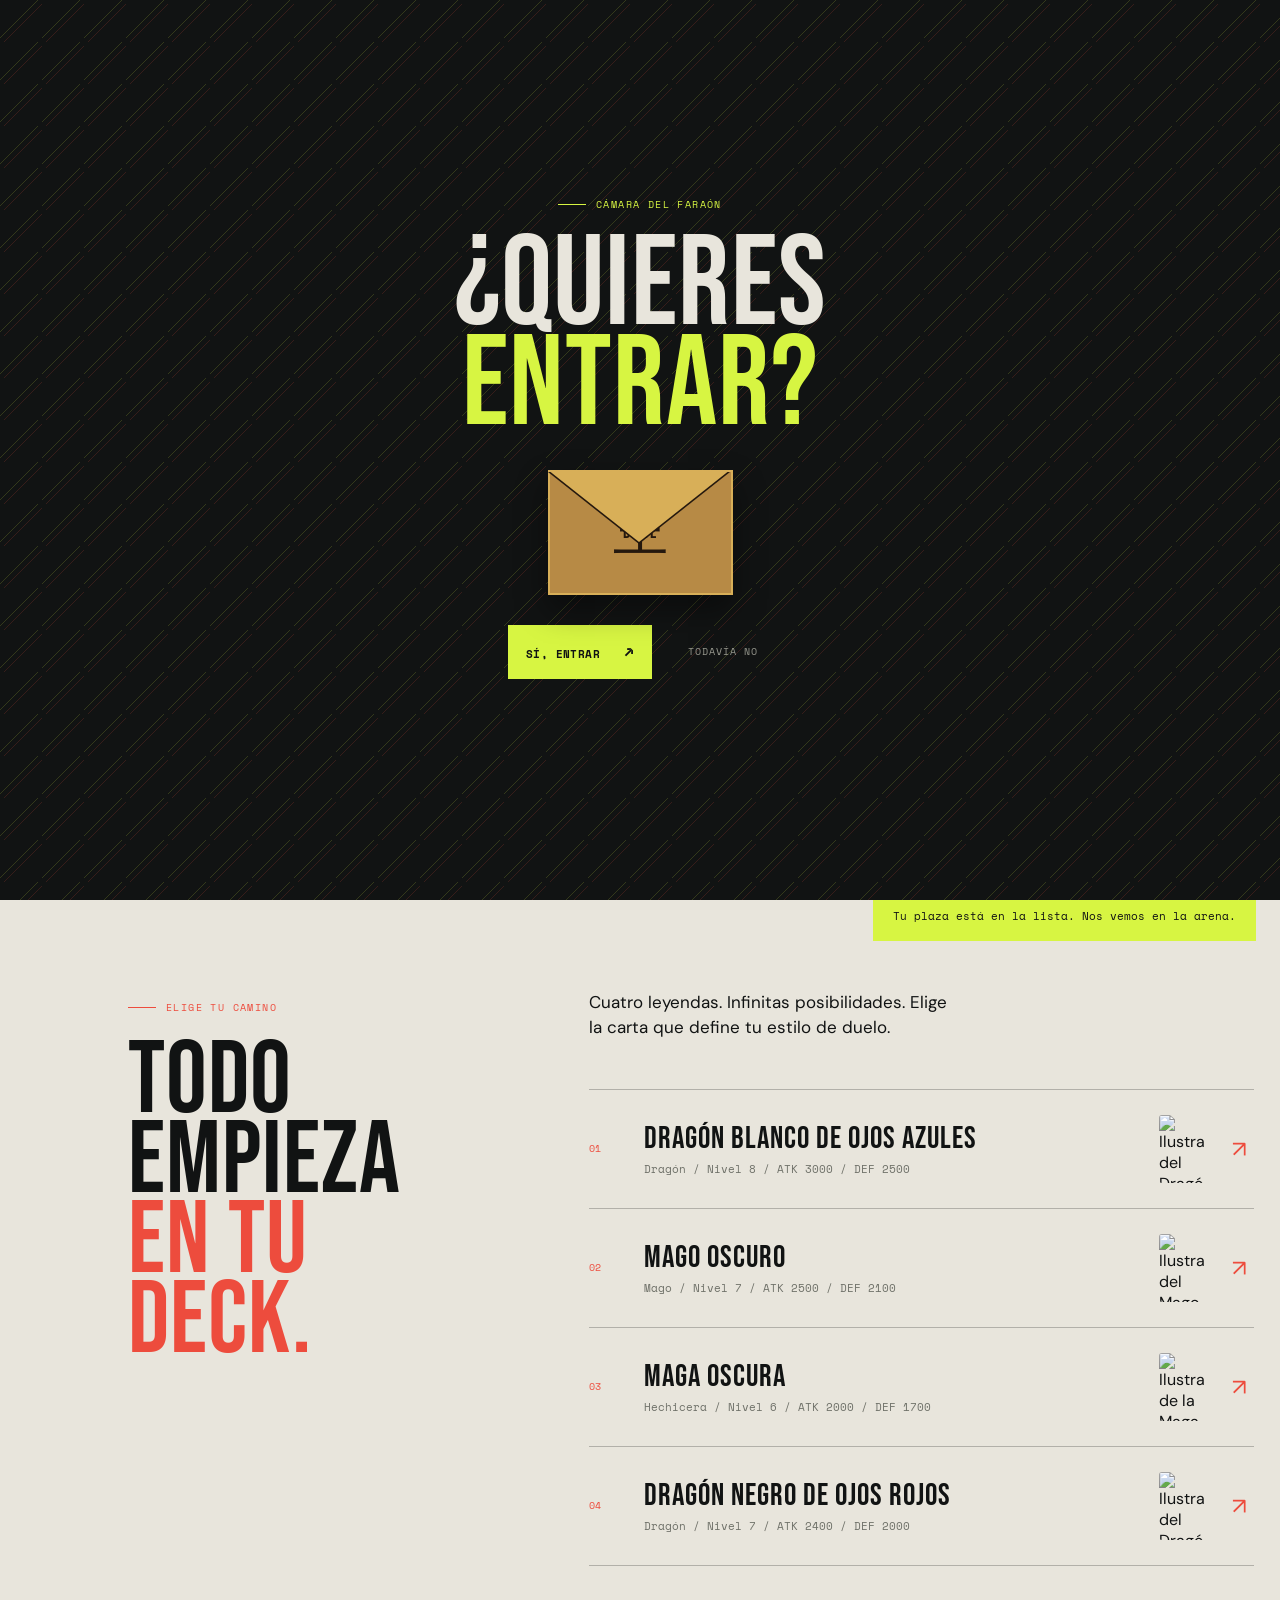
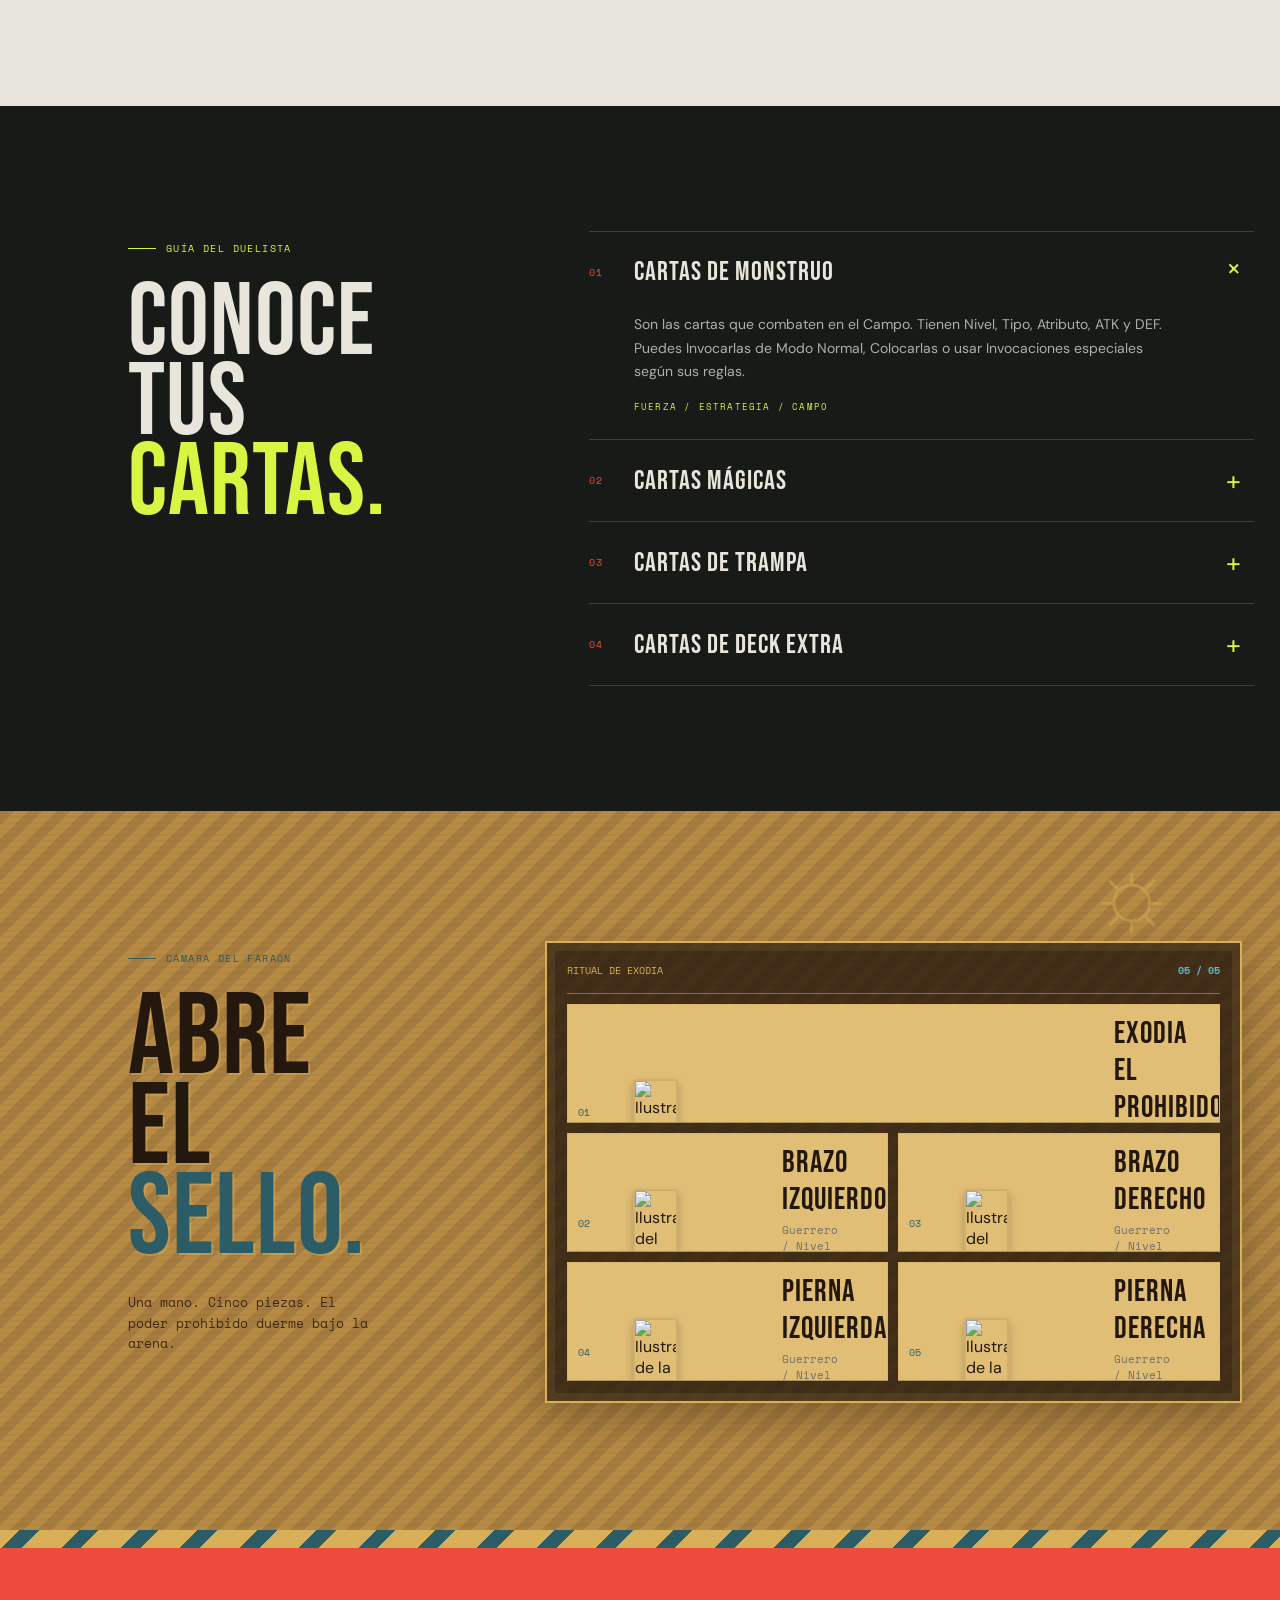
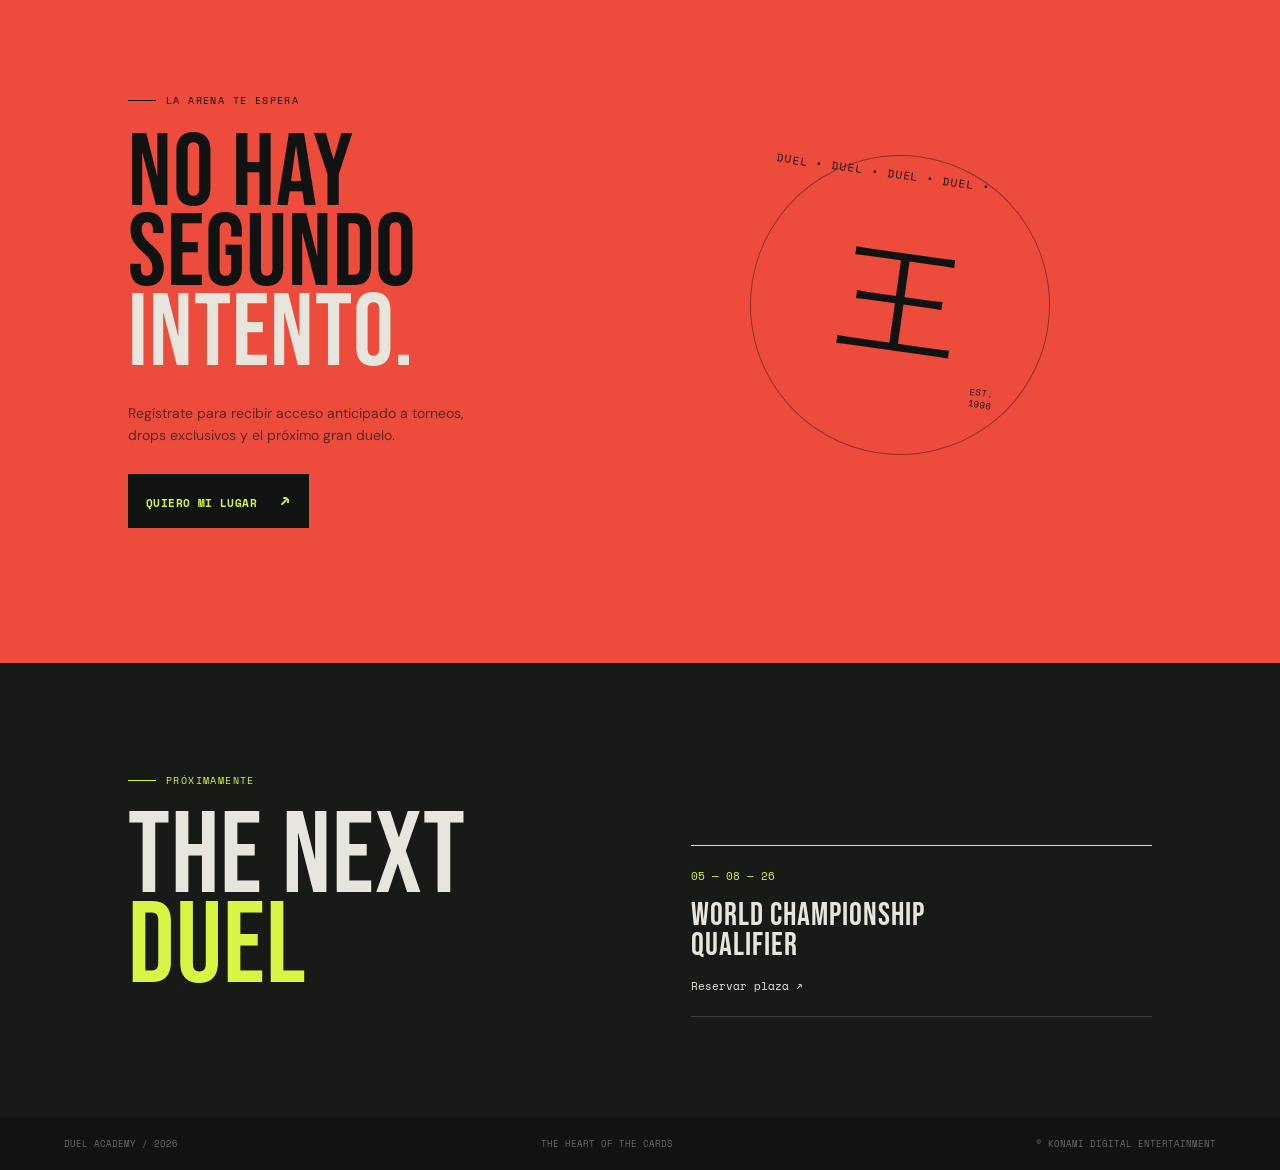
==== commit 59396118: "l" ====
--- a/index.html
+++ b/index.html
@@ -12,6 +12,7 @@
 </head>
 <body>
   <div class="grain" aria-hidden="true"></div>
+  <audio id="duel-audio" preload="none" src="es-hora-del-duelo.mp3"></audio>
   <section class="entry-gate" id="entry-gate" aria-labelledby="entry-title">
     <div class="entry-content">
       <p class="eyebrow"><span></span> Cámara del faraón</p>
@@ -71,6 +72,16 @@
       </div>
     </section>
 
+    <section class="card-types" id="card-types" aria-labelledby="card-types-title">
+      <div class="card-types-heading"><p class="eyebrow"><span></span> Guía del duelista</p><h2 id="card-types-title">CONOCE<br>TUS <i>CARTAS.</i></h2></div>
+      <div class="accordion" data-accordion>
+        <div class="accordion-item is-open"><button class="accordion-trigger" aria-expanded="true" aria-controls="type-monster"><span class="accordion-number">01</span><span>Cartas de Monstruo</span><b>+</b></button><div class="accordion-panel" id="type-monster" role="region"><p>Son las cartas que combaten en el Campo. Tienen Nivel, Tipo, Atributo, ATK y DEF. Puedes Invocarlas de Modo Normal, Colocarlas o usar Invocaciones especiales según sus reglas.</p><div class="type-tag">FUERZA / ESTRATEGIA / CAMPO</div></div></div>
+        <div class="accordion-item"><button class="accordion-trigger" aria-expanded="false" aria-controls="type-spell"><span class="accordion-number">02</span><span>Cartas Mágicas</span><b>+</b></button><div class="accordion-panel" id="type-spell" role="region" hidden><p>Se activan para cambiar el estado del Duelo: destruyen cartas, recuperan recursos, aumentan ATK o ayudan a Invocar monstruos. Después de resolver su efecto, siguen las reglas de su tipo.</p><div class="type-tag">EFECTOS / APOYO / COMBO</div></div></div>
+        <div class="accordion-item"><button class="accordion-trigger" aria-expanded="false" aria-controls="type-trap"><span class="accordion-number">03</span><span>Cartas de Trampa</span><b>+</b></button><div class="accordion-panel" id="type-trap" role="region" hidden><p>Se Colocan primero y normalmente deben esperar un turno para activarse. Son ideales para responder al movimiento del rival, negar ataques o interrumpir sus efectos.</p><div class="type-tag">RESPUESTA / DEFENSA / SORPRESA</div></div></div>
+        <div class="accordion-item"><button class="accordion-trigger" aria-expanded="false" aria-controls="type-extra"><span class="accordion-number">04</span><span>Cartas de Deck Extra</span><b>+</b></button><div class="accordion-panel" id="type-extra" role="region" hidden><p>Viven fuera del Deck Principal e incluyen monstruos de Fusión, Sincronía, Xyz y Enlace. Se Invocan cumpliendo los materiales y condiciones indicados en cada carta.</p><div class="type-tag">FUSIÓN / SINCRONÍA / XYZ / ENLACE</div></div></div>
+      </div>
+    </section>
+
     <section class="exodia-interface" id="exodia" aria-labelledby="exodia-title">
       <div class="exodia-sun" aria-hidden="true">☼</div>
       <div class="exodia-intro"><p class="eyebrow"><span></span> Cámara del faraón</p><h2 id="exodia-title">ABRE<br>EL <i>SELLO.</i></h2><p>Una mano. Cinco piezas. El poder prohibido duerme bajo la arena.</p></div>
--- a/styles.css
+++ b/styles.css
@@ -8,6 +8,7 @@
 .exodia-interface{padding:130px 10vw 145px;background:#d7f542;color:var(--ink);display:grid;grid-template-columns:32% 68%;gap:7vw;position:relative;overflow:hidden}.exodia-intro .eyebrow{color:var(--red)}.exodia-intro .eyebrow span{background:var(--red)}.exodia-intro h2{font-size:clamp(70px,9vw,130px);margin:28px 0}.exodia-intro h2 i{color:var(--red);font-style:normal}.exodia-intro>p:last-child{max-width:250px;font:13px/1.6 var(--mono)}.exodia-board{border:1px solid rgba(17,19,19,.45);padding:20px;background:rgba(17,19,19,.06)}.exodia-board-label{display:flex;justify-content:space-between;border-bottom:1px solid rgba(17,19,19,.35);padding:0 0 15px;font:10px var(--mono)}.exodia-board-label strong{color:var(--red)}.exodia-card-grid{display:grid;grid-template-columns:repeat(2,1fr);gap:10px;padding-top:10px}.exodia-piece{height:112px;display:grid;grid-template-columns:26px 55px 1fr;gap:12px;align-items:center;border:1px solid rgba(17,19,19,.25);padding:10px;background:rgba(232,229,220,.55);transition:transform .25s,background .25s}.exodia-piece.exodia-head{grid-column:1/-1}.exodia-piece:hover{transform:translateY(-4px);background:var(--paper)}.exodia-piece img{width:55px;height:78px;object-fit:cover;border-radius:3px;box-shadow:0 5px 10px rgba(17,19,19,.25)}.exodia-piece-number{font:10px var(--mono);color:var(--red)}.exodia-piece h3{font:24px/.9 var(--display);margin:0;text-transform:uppercase}.exodia-piece p{font:8px/1.4 var(--mono);color:#5c5f57;margin:7px 0 0}.exodia-interface .deck-row{cursor:pointer}.exodia-interface .deck-row:focus-visible{outline:2px solid var(--red);outline-offset:3px}@media(max-width:720px){.exodia-interface{padding:90px 8vw;display:block}.exodia-intro h2{font-size:82px}.exodia-board{margin-top:50px;padding:12px}.exodia-card-grid{display:block}.exodia-piece,.exodia-piece.exodia-head{margin-bottom:8px;height:105px}.exodia-piece h3{font-size:21px}.exodia-piece p{font-size:7px}}
 .exodia-interface{background:#b78a45;color:#24180e;background-image:linear-gradient(135deg,rgba(41,28,13,.12) 25%,transparent 25%,transparent 50%,rgba(41,28,13,.12) 50%,rgba(41,28,13,.12) 75%,transparent 75%);background-size:28px 28px}.exodia-interface::after{content:"";position:absolute;left:0;right:0;bottom:0;height:18px;background:repeating-linear-gradient(135deg,#d8af58 0 14px,#2c5c66 14px 28px,#d8af58 28px 42px)}.exodia-sun{position:absolute;right:8%;top:32px;color:#d8af58;font:100px/1 serif;opacity:.45}.exodia-intro{position:relative;z-index:1}.exodia-intro .eyebrow{color:#2c5c66}.exodia-intro .eyebrow span{background:#2c5c66}.exodia-intro h2{color:#24180e;text-shadow:2px 2px 0 rgba(216,175,88,.5)}.exodia-intro h2 i{color:#2c5c66}.exodia-intro>p:last-child{color:#402815}.exodia-board{position:relative;z-index:1;border:2px solid #d8af58;background:rgba(36,24,14,.78);box-shadow:inset 0 0 0 8px rgba(216,175,88,.1),0 16px 35px rgba(36,24,14,.28)}.exodia-board-label{border-color:rgba(216,175,88,.5);color:#d8af58}.exodia-board-label strong{color:#65b7be}.exodia-piece{border-color:rgba(216,175,88,.45);background:#e1be76}.exodia-piece:hover{background:#f2d59a}.exodia-piece-number{color:#2c5c66}.exodia-piece h3{color:#24180e}.exodia-piece p{color:#624529}.exodia-piece img{border:2px solid #d8af58}.exodia-interface .deck-row:focus-visible{outline-color:#65b7be}@media(max-width:720px){.exodia-sun{font-size:70px;top:22px;right:7%}}
 .exodia-interface::before{content:"";position:absolute;inset:0;pointer-events:none;opacity:.16;background:repeating-linear-gradient(0deg,transparent 0 4px,rgba(44,92,102,.6) 5px,transparent 6px);mix-blend-mode:multiply;animation:egypt-glitch-scan 4s steps(2,end) infinite}.exodia-piece:hover h3,.exodia-piece:focus-visible h3,.arsenal .deck-row:hover h3,.arsenal .deck-row:focus-visible h3{position:relative;color:#2c5c66;text-shadow:2px 0 #ed4c3d,-2px 0 #65b7be;animation:card-glitch .32s steps(2,end) infinite}.exodia-piece:hover img,.exodia-piece:focus-visible img,.arsenal .deck-row:hover img,.arsenal .deck-row:focus-visible img{filter:saturate(1.35) contrast(1.15);box-shadow:3px 0 #ed4c3d,-3px 0 #65b7be,0 5px 10px rgba(17,19,19,.25)}@keyframes card-glitch{0%{transform:translate(0)}25%{transform:translate(-2px,1px)}50%{transform:translate(2px,-1px)}75%{transform:translate(-1px,0)}100%{transform:translate(0)}}@keyframes egypt-glitch-scan{0%,88%,100%{opacity:.08;transform:translateY(0)}90%{opacity:.42;transform:translateY(2px)}94%{opacity:.12;transform:translateY(-3px)}}@media(prefers-reduced-motion:reduce){.exodia-interface::before,.exodia-piece:hover h3,.exodia-piece:focus-visible h3,.arsenal .deck-row:hover h3,.arsenal .deck-row:focus-visible h3{animation:none}}
+.card-types{padding:125px 10vw;background:#171a17;color:var(--paper);display:grid;grid-template-columns:35% 65%;gap:8vw}.card-types-heading .eyebrow{color:var(--acid)}.card-types-heading h2{font-size:clamp(65px,8vw,112px);margin:28px 0}.card-types-heading h2 i{color:var(--acid)}.accordion{border-top:1px solid var(--line)}.accordion-item{border-bottom:1px solid var(--line)}.accordion-trigger{width:100%;border:0;background:transparent;color:var(--paper);display:grid;grid-template-columns:45px 1fr 28px;align-items:center;text-align:left;padding:23px 0;font:27px var(--display);letter-spacing:1px}.accordion-trigger:hover{color:var(--acid)}.accordion-number{color:var(--red);font:10px var(--mono)}.accordion-trigger b{font:27px var(--body);font-weight:400;color:var(--acid);transition:transform .25s}.accordion-item.is-open .accordion-trigger b{transform:rotate(45deg)}.accordion-panel{padding:0 45px 26px;max-width:620px;color:#aeb0a5;font-size:14px;line-height:1.7}.accordion-panel p{margin:0}.type-tag{margin-top:16px;color:var(--acid);font:9px var(--mono);letter-spacing:1.2px}@media(max-width:720px){.card-types{padding:90px 8vw;display:block}.card-types-heading h2{font-size:76px;margin-bottom:55px}.accordion-trigger{font-size:23px;grid-template-columns:35px 1fr 24px}.accordion-panel{padding-left:35px;font-size:13px}}
 .cursor-sigil{position:fixed;left:-8px;top:-8px;width:16px;height:16px;border:1px solid #d8af58;border-radius:50%;pointer-events:none;z-index:30;mix-blend-mode:screen;transition:transform .08s linear}.cursor-sigil::before,.cursor-sigil::after{content:"";position:absolute;left:50%;top:50%;background:#65b7be;transform:translate(-50%,-50%)}.cursor-sigil::before{width:24px;height:1px}.cursor-sigil::after{width:1px;height:24px}.cursor-trail{position:fixed;width:5px;height:5px;border-radius:50%;background:#ed4c3d;pointer-events:none;z-index:29;transform:translate(-50%,-50%);animation:cursor-fade .5s ease-out forwards}@keyframes cursor-fade{from{opacity:.8;transform:translate(-50%,-50%) scale(1)}to{opacity:0;transform:translate(-50%,-50%) scale(2.8)}}
 .yu-gi-oh-logo{position:absolute;left:50%;top:17px;transform:translateX(-50%) skew(-8deg);color:#f8f1c7;text-decoration:none;font:42px/.75 var(--display);letter-spacing:2px;text-shadow:2px 2px 0 #bc3329,-1px -1px 0 #f2c84b,0 0 13px rgba(237,76,61,.35);white-space:nowrap}.yu-gi-oh-logo small{display:block;margin-top:8px;color:var(--acid);font:7px var(--mono);letter-spacing:2px;text-align:center;text-shadow:none}.yu-gi-oh-logo:hover{color:var(--acid)}
 @media(max-width:720px){.yu-gi-oh-logo{top:18px;font-size:30px}.yu-gi-oh-logo small{font-size:6px;margin-top:5px}.site-header .brand{margin-top:2px}.site-header .nav-cta{margin-top:2px}}
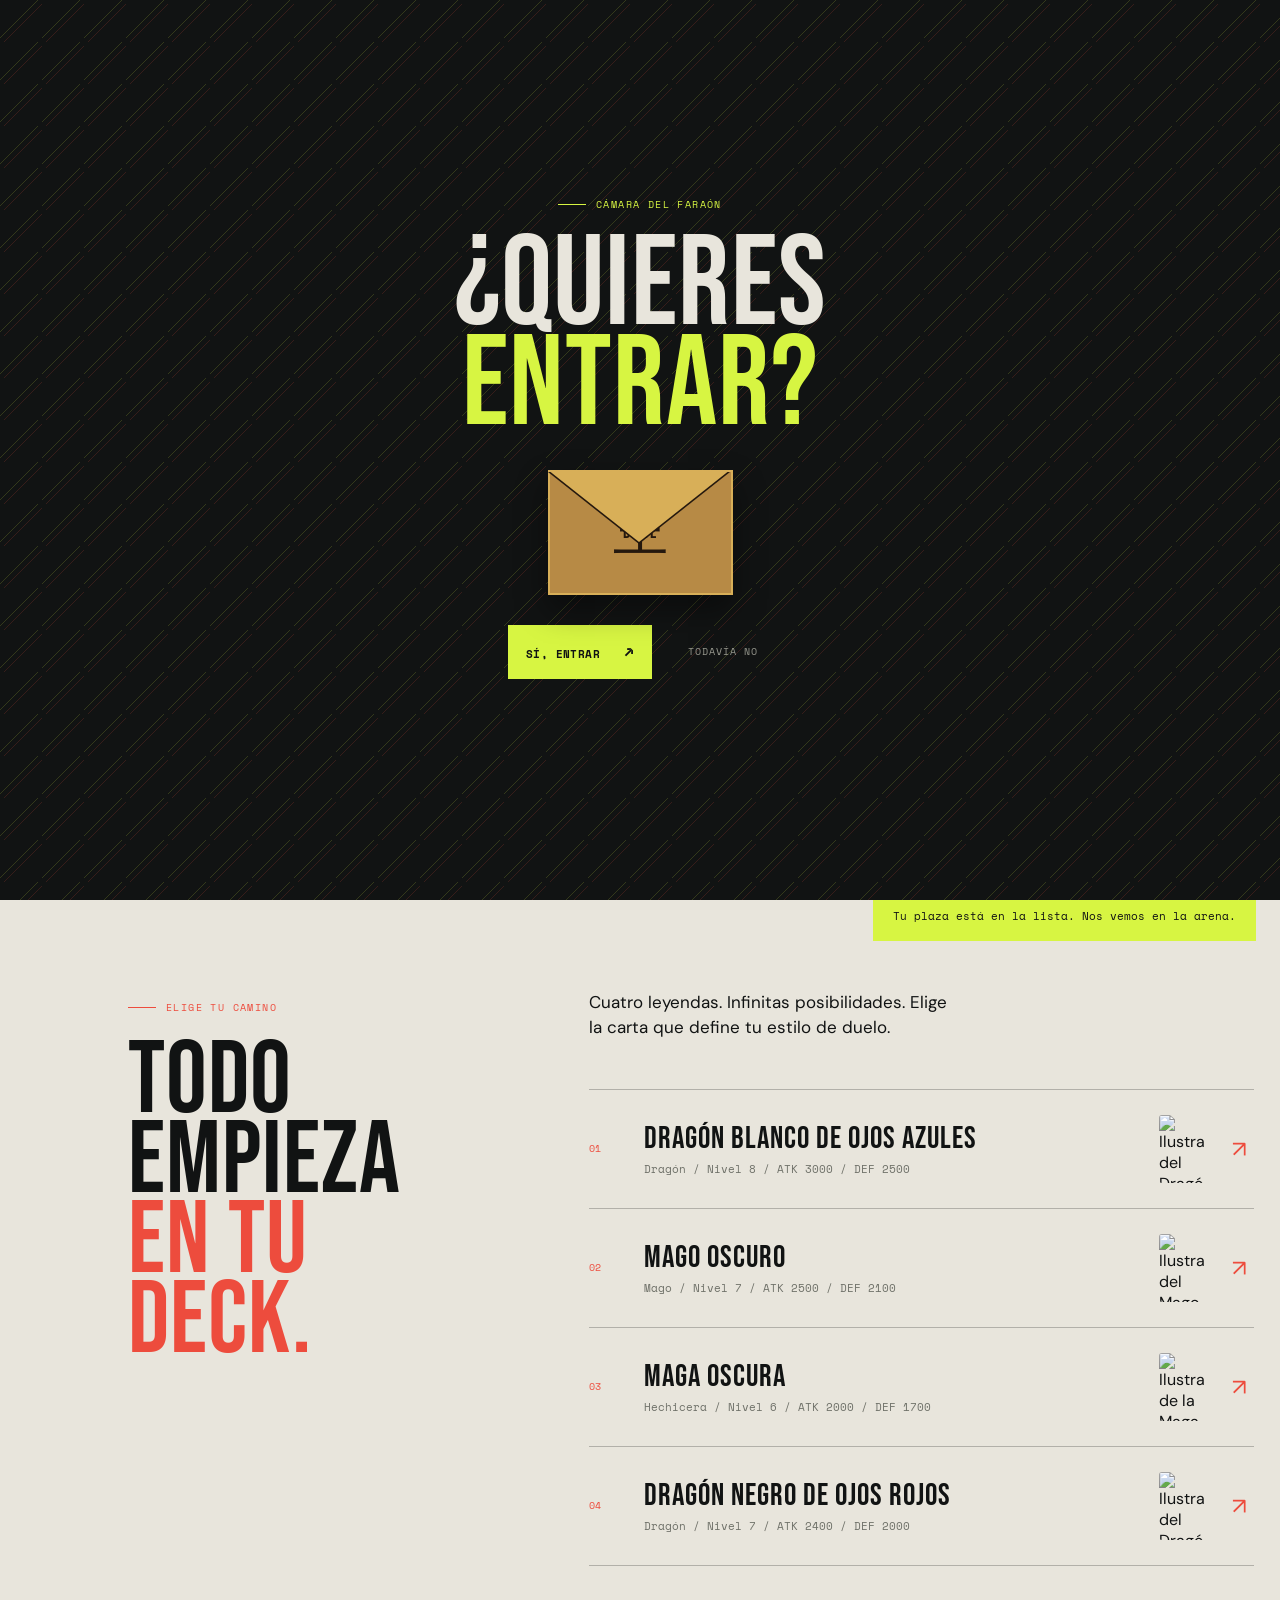
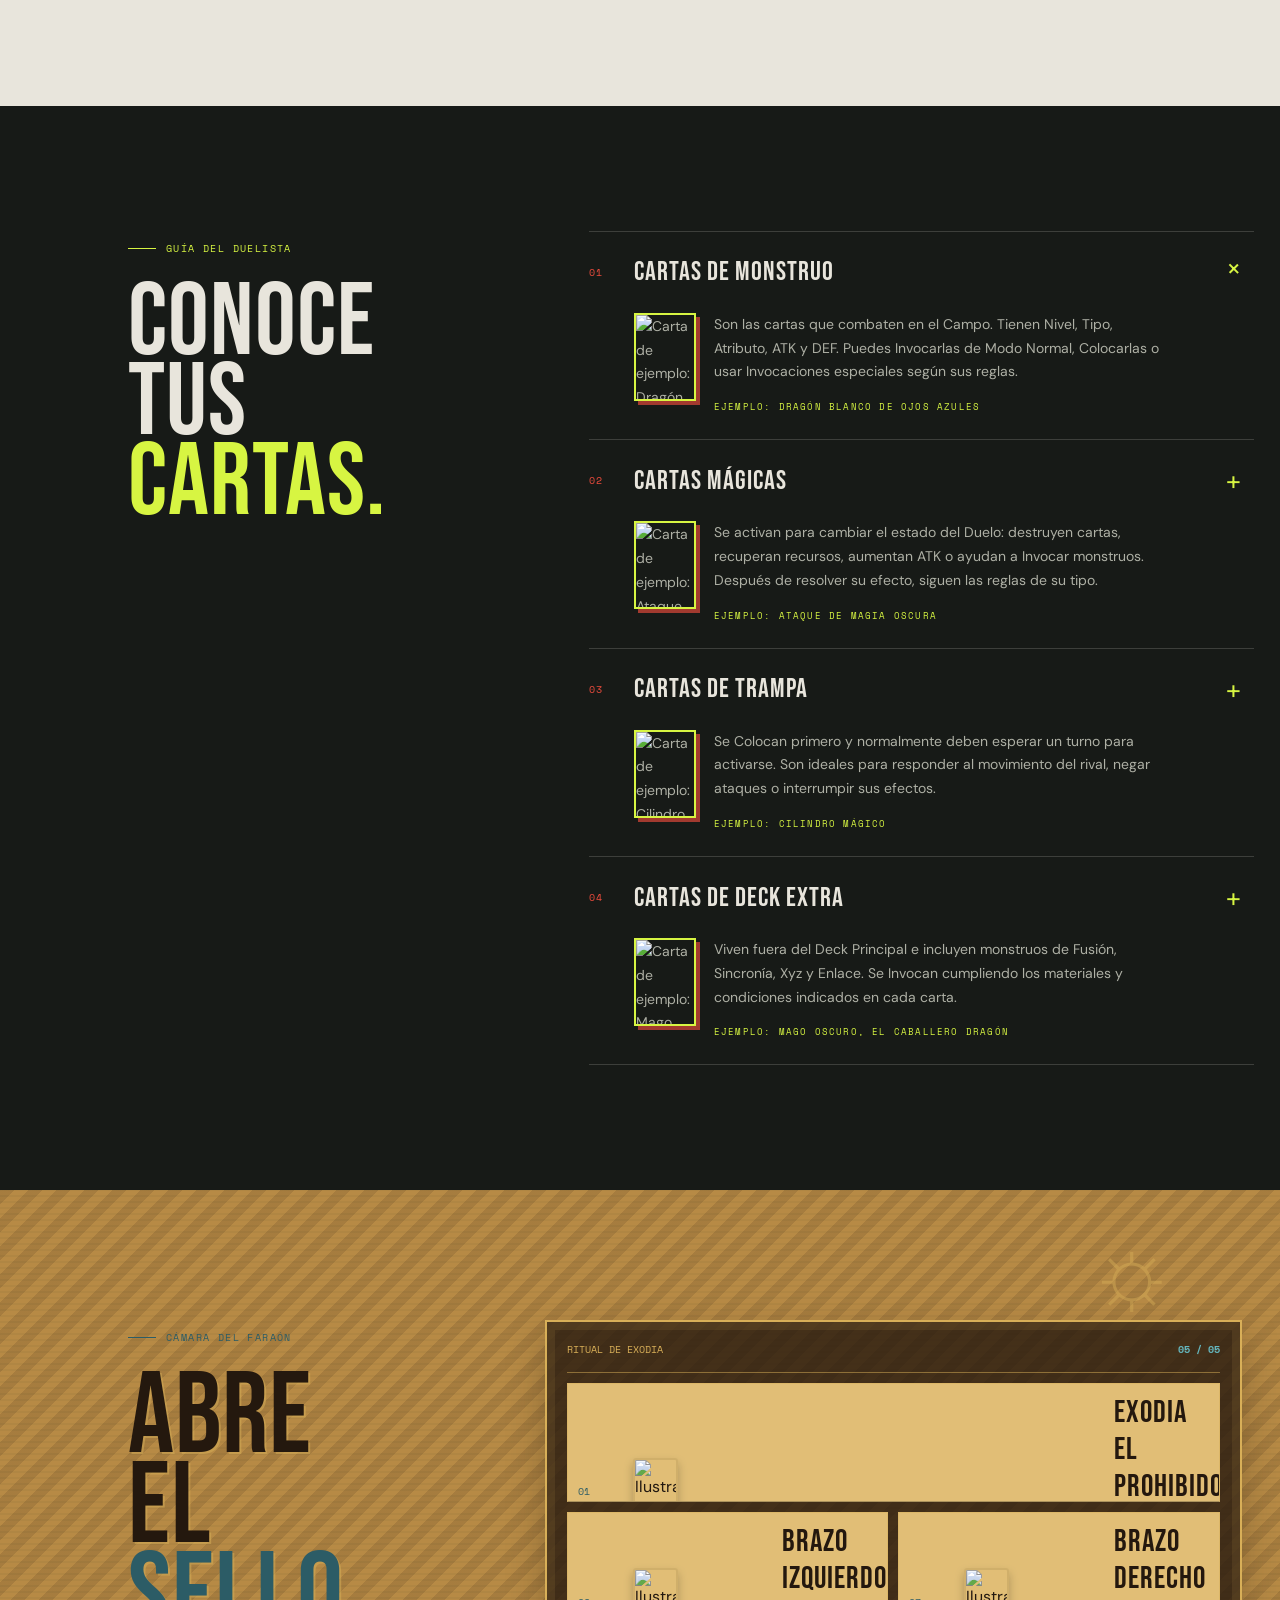
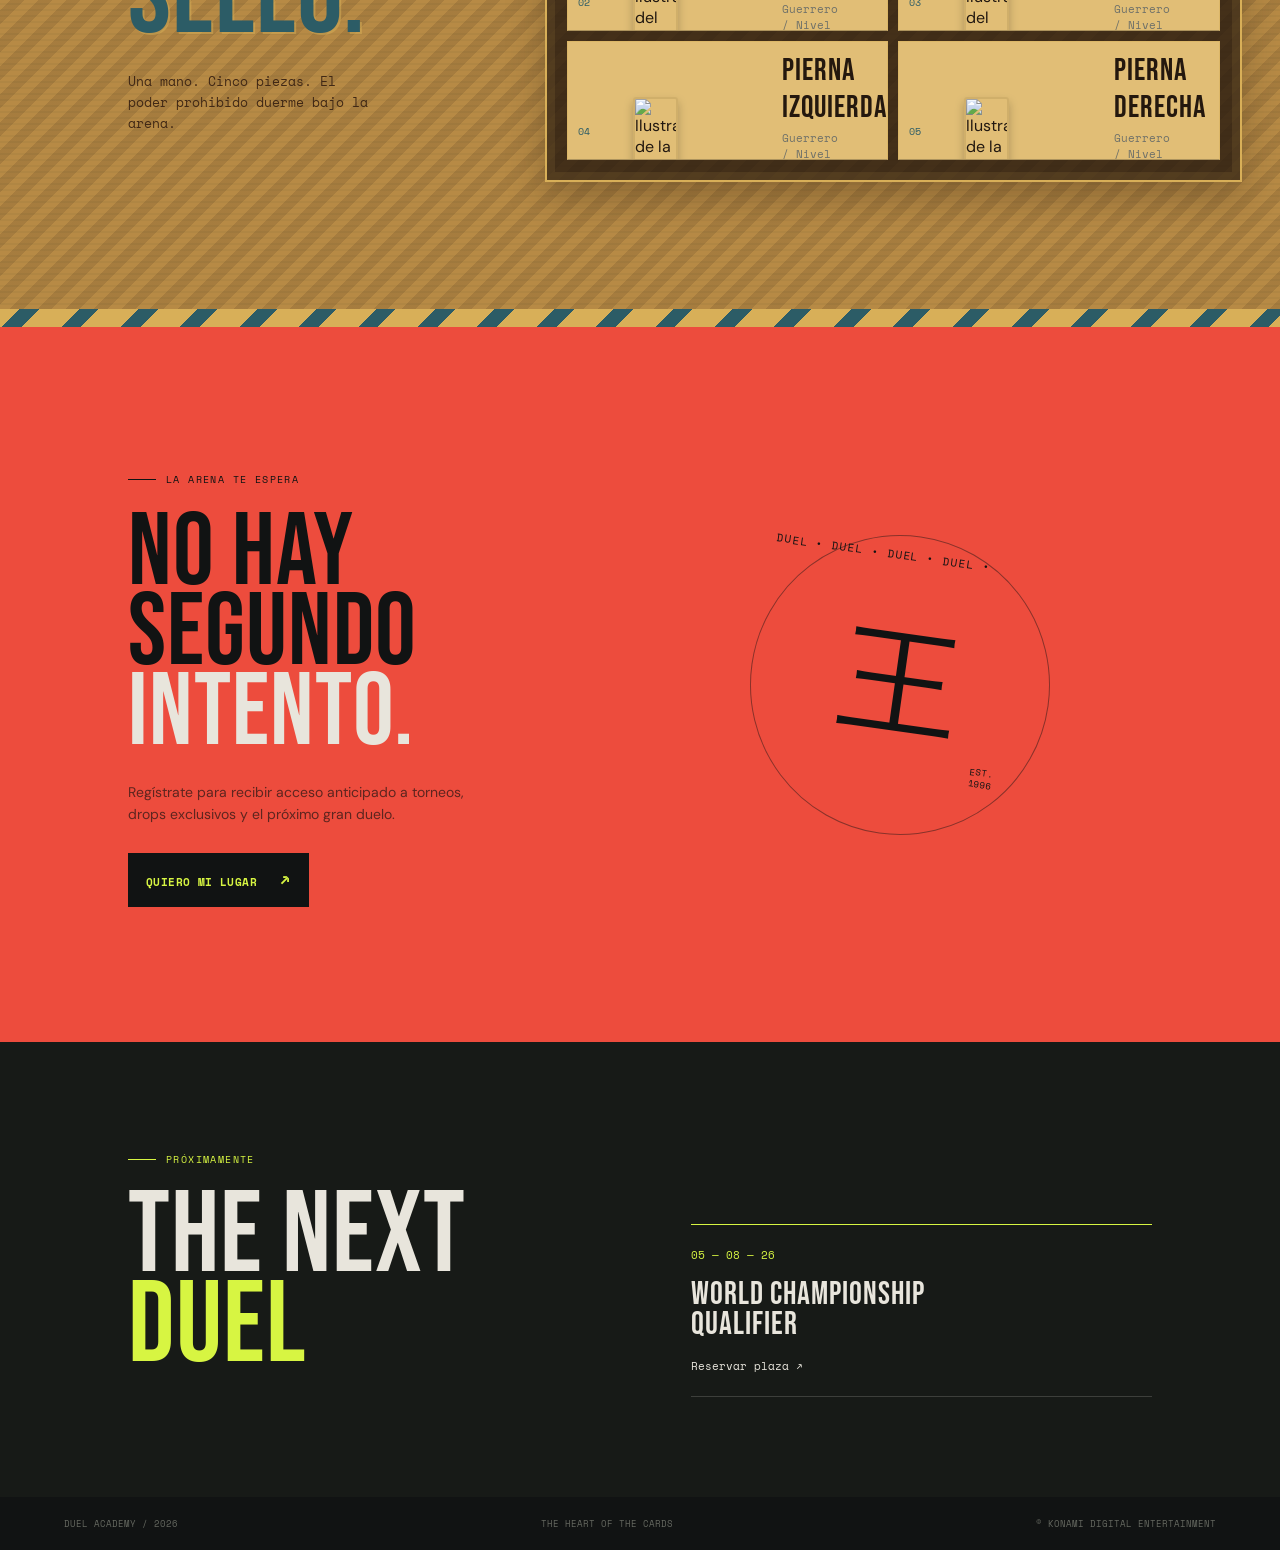
==== commit a718586c: "1" ====
--- a/index.html
+++ b/index.html
@@ -75,10 +75,10 @@
     <section class="card-types" id="card-types" aria-labelledby="card-types-title">
       <div class="card-types-heading"><p class="eyebrow"><span></span> Guía del duelista</p><h2 id="card-types-title">CONOCE<br>TUS <i>CARTAS.</i></h2></div>
       <div class="accordion" data-accordion>
-        <div class="accordion-item is-open"><button class="accordion-trigger" aria-expanded="true" aria-controls="type-monster"><span class="accordion-number">01</span><span>Cartas de Monstruo</span><b>+</b></button><div class="accordion-panel" id="type-monster" role="region"><p>Son las cartas que combaten en el Campo. Tienen Nivel, Tipo, Atributo, ATK y DEF. Puedes Invocarlas de Modo Normal, Colocarlas o usar Invocaciones especiales según sus reglas.</p><div class="type-tag">FUERZA / ESTRATEGIA / CAMPO</div></div></div>
-        <div class="accordion-item"><button class="accordion-trigger" aria-expanded="false" aria-controls="type-spell"><span class="accordion-number">02</span><span>Cartas Mágicas</span><b>+</b></button><div class="accordion-panel" id="type-spell" role="region" hidden><p>Se activan para cambiar el estado del Duelo: destruyen cartas, recuperan recursos, aumentan ATK o ayudan a Invocar monstruos. Después de resolver su efecto, siguen las reglas de su tipo.</p><div class="type-tag">EFECTOS / APOYO / COMBO</div></div></div>
-        <div class="accordion-item"><button class="accordion-trigger" aria-expanded="false" aria-controls="type-trap"><span class="accordion-number">03</span><span>Cartas de Trampa</span><b>+</b></button><div class="accordion-panel" id="type-trap" role="region" hidden><p>Se Colocan primero y normalmente deben esperar un turno para activarse. Son ideales para responder al movimiento del rival, negar ataques o interrumpir sus efectos.</p><div class="type-tag">RESPUESTA / DEFENSA / SORPRESA</div></div></div>
-        <div class="accordion-item"><button class="accordion-trigger" aria-expanded="false" aria-controls="type-extra"><span class="accordion-number">04</span><span>Cartas de Deck Extra</span><b>+</b></button><div class="accordion-panel" id="type-extra" role="region" hidden><p>Viven fuera del Deck Principal e incluyen monstruos de Fusión, Sincronía, Xyz y Enlace. Se Invocan cumpliendo los materiales y condiciones indicados en cada carta.</p><div class="type-tag">FUSIÓN / SINCRONÍA / XYZ / ENLACE</div></div></div>
+        <div class="accordion-item is-open"><button class="accordion-trigger" aria-expanded="true" aria-controls="type-monster"><span class="accordion-number">01</span><span>Cartas de Monstruo</span><b>+</b></button><div class="accordion-panel" id="type-monster" role="region"><img src="https://images.ygoprodeck.com/images/cards/89631139.jpg" alt="Carta de ejemplo: Dragón Blanco de Ojos Azules" loading="lazy"><div><p>Son las cartas que combaten en el Campo. Tienen Nivel, Tipo, Atributo, ATK y DEF. Puedes Invocarlas de Modo Normal, Colocarlas o usar Invocaciones especiales según sus reglas.</p><div class="type-tag">EJEMPLO: DRAGÓN BLANCO DE OJOS AZULES</div></div></div></div>
+        <div class="accordion-item"><button class="accordion-trigger" aria-expanded="false" aria-controls="type-spell"><span class="accordion-number">02</span><span>Cartas Mágicas</span><b>+</b></button><div class="accordion-panel" id="type-spell" role="region" hidden><img src="https://images.ygoprodeck.com/images/cards/2314238.jpg" alt="Carta de ejemplo: Ataque de Magia Oscura" loading="lazy"><div><p>Se activan para cambiar el estado del Duelo: destruyen cartas, recuperan recursos, aumentan ATK o ayudan a Invocar monstruos. Después de resolver su efecto, siguen las reglas de su tipo.</p><div class="type-tag">EJEMPLO: ATAQUE DE MAGIA OSCURA</div></div></div></div>
+        <div class="accordion-item"><button class="accordion-trigger" aria-expanded="false" aria-controls="type-trap"><span class="accordion-number">03</span><span>Cartas de Trampa</span><b>+</b></button><div class="accordion-panel" id="type-trap" role="region" hidden><img src="https://images.ygoprodeck.com/images/cards/62279055.jpg" alt="Carta de ejemplo: Cilindro Mágico" loading="lazy"><div><p>Se Colocan primero y normalmente deben esperar un turno para activarse. Son ideales para responder al movimiento del rival, negar ataques o interrumpir sus efectos.</p><div class="type-tag">EJEMPLO: CILINDRO MÁGICO</div></div></div></div>
+        <div class="accordion-item"><button class="accordion-trigger" aria-expanded="false" aria-controls="type-extra"><span class="accordion-number">04</span><span>Cartas de Deck Extra</span><b>+</b></button><div class="accordion-panel" id="type-extra" role="region" hidden><img src="https://images.ygoprodeck.com/images/cards/41721210.jpg" alt="Carta de ejemplo: Mago Oscuro, el Caballero Dragón" loading="lazy"><div><p>Viven fuera del Deck Principal e incluyen monstruos de Fusión, Sincronía, Xyz y Enlace. Se Invocan cumpliendo los materiales y condiciones indicados en cada carta.</p><div class="type-tag">EJEMPLO: MAGO OSCURO, EL CABALLERO DRAGÓN</div></div></div></div>
       </div>
     </section>
 
--- a/styles.css
+++ b/styles.css
@@ -9,6 +9,7 @@
 .exodia-interface{background:#b78a45;color:#24180e;background-image:linear-gradient(135deg,rgba(41,28,13,.12) 25%,transparent 25%,transparent 50%,rgba(41,28,13,.12) 50%,rgba(41,28,13,.12) 75%,transparent 75%);background-size:28px 28px}.exodia-interface::after{content:"";position:absolute;left:0;right:0;bottom:0;height:18px;background:repeating-linear-gradient(135deg,#d8af58 0 14px,#2c5c66 14px 28px,#d8af58 28px 42px)}.exodia-sun{position:absolute;right:8%;top:32px;color:#d8af58;font:100px/1 serif;opacity:.45}.exodia-intro{position:relative;z-index:1}.exodia-intro .eyebrow{color:#2c5c66}.exodia-intro .eyebrow span{background:#2c5c66}.exodia-intro h2{color:#24180e;text-shadow:2px 2px 0 rgba(216,175,88,.5)}.exodia-intro h2 i{color:#2c5c66}.exodia-intro>p:last-child{color:#402815}.exodia-board{position:relative;z-index:1;border:2px solid #d8af58;background:rgba(36,24,14,.78);box-shadow:inset 0 0 0 8px rgba(216,175,88,.1),0 16px 35px rgba(36,24,14,.28)}.exodia-board-label{border-color:rgba(216,175,88,.5);color:#d8af58}.exodia-board-label strong{color:#65b7be}.exodia-piece{border-color:rgba(216,175,88,.45);background:#e1be76}.exodia-piece:hover{background:#f2d59a}.exodia-piece-number{color:#2c5c66}.exodia-piece h3{color:#24180e}.exodia-piece p{color:#624529}.exodia-piece img{border:2px solid #d8af58}.exodia-interface .deck-row:focus-visible{outline-color:#65b7be}@media(max-width:720px){.exodia-sun{font-size:70px;top:22px;right:7%}}
 .exodia-interface::before{content:"";position:absolute;inset:0;pointer-events:none;opacity:.16;background:repeating-linear-gradient(0deg,transparent 0 4px,rgba(44,92,102,.6) 5px,transparent 6px);mix-blend-mode:multiply;animation:egypt-glitch-scan 4s steps(2,end) infinite}.exodia-piece:hover h3,.exodia-piece:focus-visible h3,.arsenal .deck-row:hover h3,.arsenal .deck-row:focus-visible h3{position:relative;color:#2c5c66;text-shadow:2px 0 #ed4c3d,-2px 0 #65b7be;animation:card-glitch .32s steps(2,end) infinite}.exodia-piece:hover img,.exodia-piece:focus-visible img,.arsenal .deck-row:hover img,.arsenal .deck-row:focus-visible img{filter:saturate(1.35) contrast(1.15);box-shadow:3px 0 #ed4c3d,-3px 0 #65b7be,0 5px 10px rgba(17,19,19,.25)}@keyframes card-glitch{0%{transform:translate(0)}25%{transform:translate(-2px,1px)}50%{transform:translate(2px,-1px)}75%{transform:translate(-1px,0)}100%{transform:translate(0)}}@keyframes egypt-glitch-scan{0%,88%,100%{opacity:.08;transform:translateY(0)}90%{opacity:.42;transform:translateY(2px)}94%{opacity:.12;transform:translateY(-3px)}}@media(prefers-reduced-motion:reduce){.exodia-interface::before,.exodia-piece:hover h3,.exodia-piece:focus-visible h3,.arsenal .deck-row:hover h3,.arsenal .deck-row:focus-visible h3{animation:none}}
 .card-types{padding:125px 10vw;background:#171a17;color:var(--paper);display:grid;grid-template-columns:35% 65%;gap:8vw}.card-types-heading .eyebrow{color:var(--acid)}.card-types-heading h2{font-size:clamp(65px,8vw,112px);margin:28px 0}.card-types-heading h2 i{color:var(--acid)}.accordion{border-top:1px solid var(--line)}.accordion-item{border-bottom:1px solid var(--line)}.accordion-trigger{width:100%;border:0;background:transparent;color:var(--paper);display:grid;grid-template-columns:45px 1fr 28px;align-items:center;text-align:left;padding:23px 0;font:27px var(--display);letter-spacing:1px}.accordion-trigger:hover{color:var(--acid)}.accordion-number{color:var(--red);font:10px var(--mono)}.accordion-trigger b{font:27px var(--body);font-weight:400;color:var(--acid);transition:transform .25s}.accordion-item.is-open .accordion-trigger b{transform:rotate(45deg)}.accordion-panel{padding:0 45px 26px;max-width:620px;color:#aeb0a5;font-size:14px;line-height:1.7}.accordion-panel p{margin:0}.type-tag{margin-top:16px;color:var(--acid);font:9px var(--mono);letter-spacing:1.2px}@media(max-width:720px){.card-types{padding:90px 8vw;display:block}.card-types-heading h2{font-size:76px;margin-bottom:55px}.accordion-trigger{font-size:23px;grid-template-columns:35px 1fr 24px}.accordion-panel{padding-left:35px;font-size:13px}}
+.accordion-panel{display:grid;grid-template-columns:62px 1fr;gap:18px;align-items:start}.accordion-panel img{width:62px;height:88px;object-fit:cover;border:2px solid var(--acid);box-shadow:4px 4px 0 rgba(237,76,61,.65)}.accordion-panel>div{min-width:0}@media(max-width:720px){.accordion-panel{grid-template-columns:54px 1fr;gap:14px}.accordion-panel img{width:54px;height:77px}}
 .cursor-sigil{position:fixed;left:-8px;top:-8px;width:16px;height:16px;border:1px solid #d8af58;border-radius:50%;pointer-events:none;z-index:30;mix-blend-mode:screen;transition:transform .08s linear}.cursor-sigil::before,.cursor-sigil::after{content:"";position:absolute;left:50%;top:50%;background:#65b7be;transform:translate(-50%,-50%)}.cursor-sigil::before{width:24px;height:1px}.cursor-sigil::after{width:1px;height:24px}.cursor-trail{position:fixed;width:5px;height:5px;border-radius:50%;background:#ed4c3d;pointer-events:none;z-index:29;transform:translate(-50%,-50%);animation:cursor-fade .5s ease-out forwards}@keyframes cursor-fade{from{opacity:.8;transform:translate(-50%,-50%) scale(1)}to{opacity:0;transform:translate(-50%,-50%) scale(2.8)}}
 .yu-gi-oh-logo{position:absolute;left:50%;top:17px;transform:translateX(-50%) skew(-8deg);color:#f8f1c7;text-decoration:none;font:42px/.75 var(--display);letter-spacing:2px;text-shadow:2px 2px 0 #bc3329,-1px -1px 0 #f2c84b,0 0 13px rgba(237,76,61,.35);white-space:nowrap}.yu-gi-oh-logo small{display:block;margin-top:8px;color:var(--acid);font:7px var(--mono);letter-spacing:2px;text-align:center;text-shadow:none}.yu-gi-oh-logo:hover{color:var(--acid)}
 @media(max-width:720px){.yu-gi-oh-logo{top:18px;font-size:30px}.yu-gi-oh-logo small{font-size:6px;margin-top:5px}.site-header .brand{margin-top:2px}.site-header .nav-cta{margin-top:2px}}
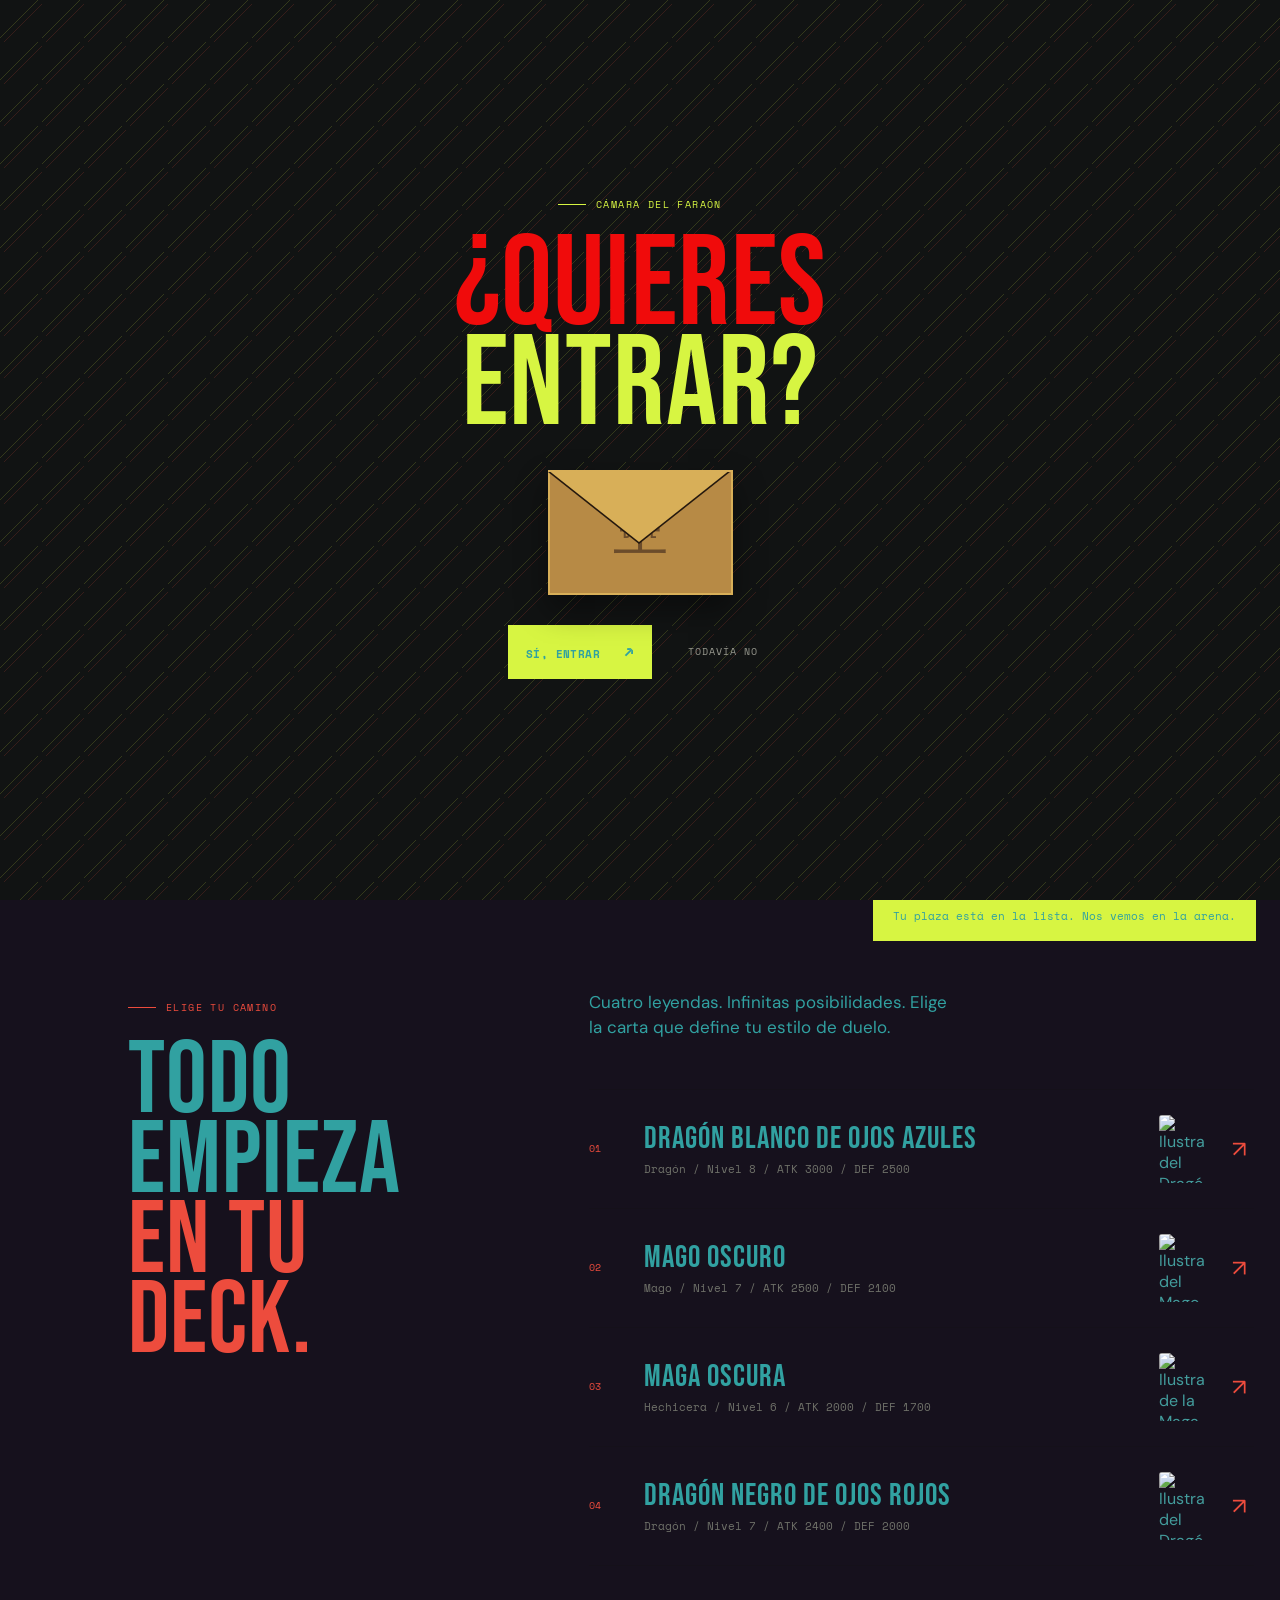
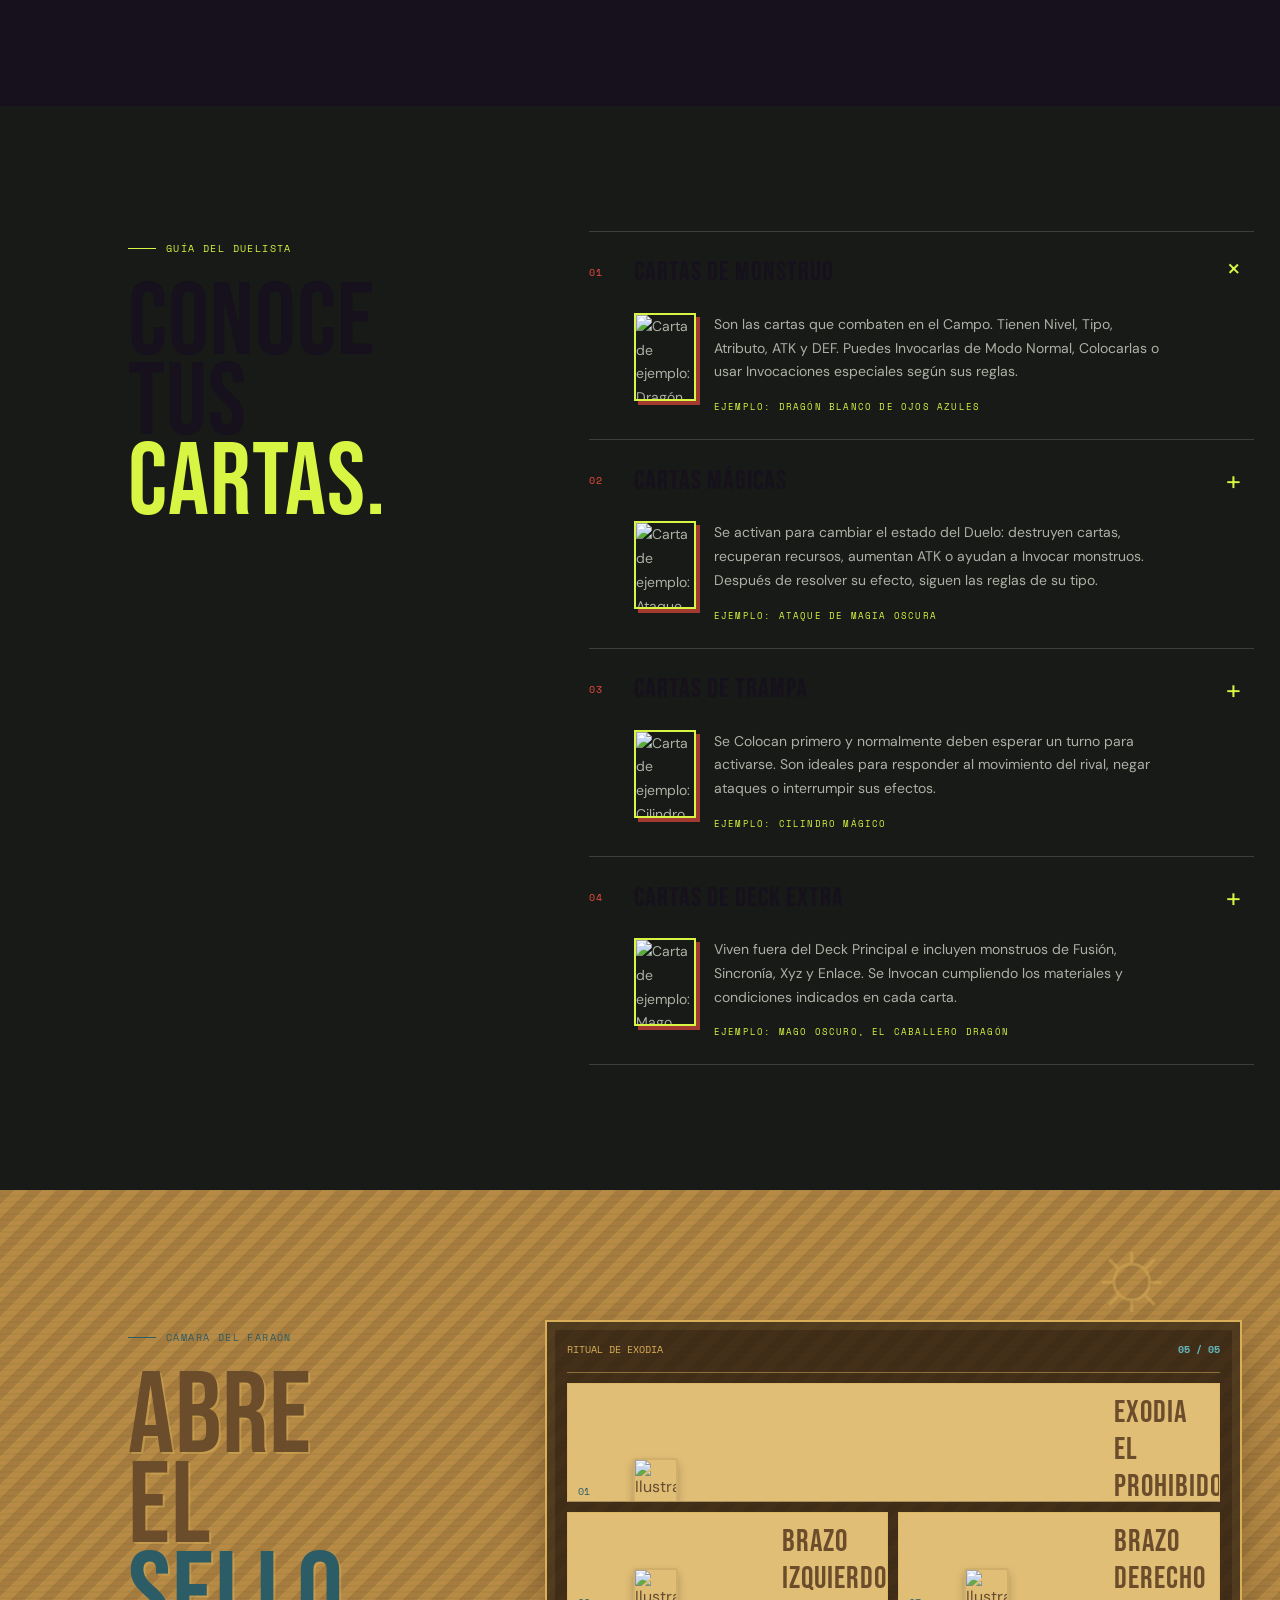
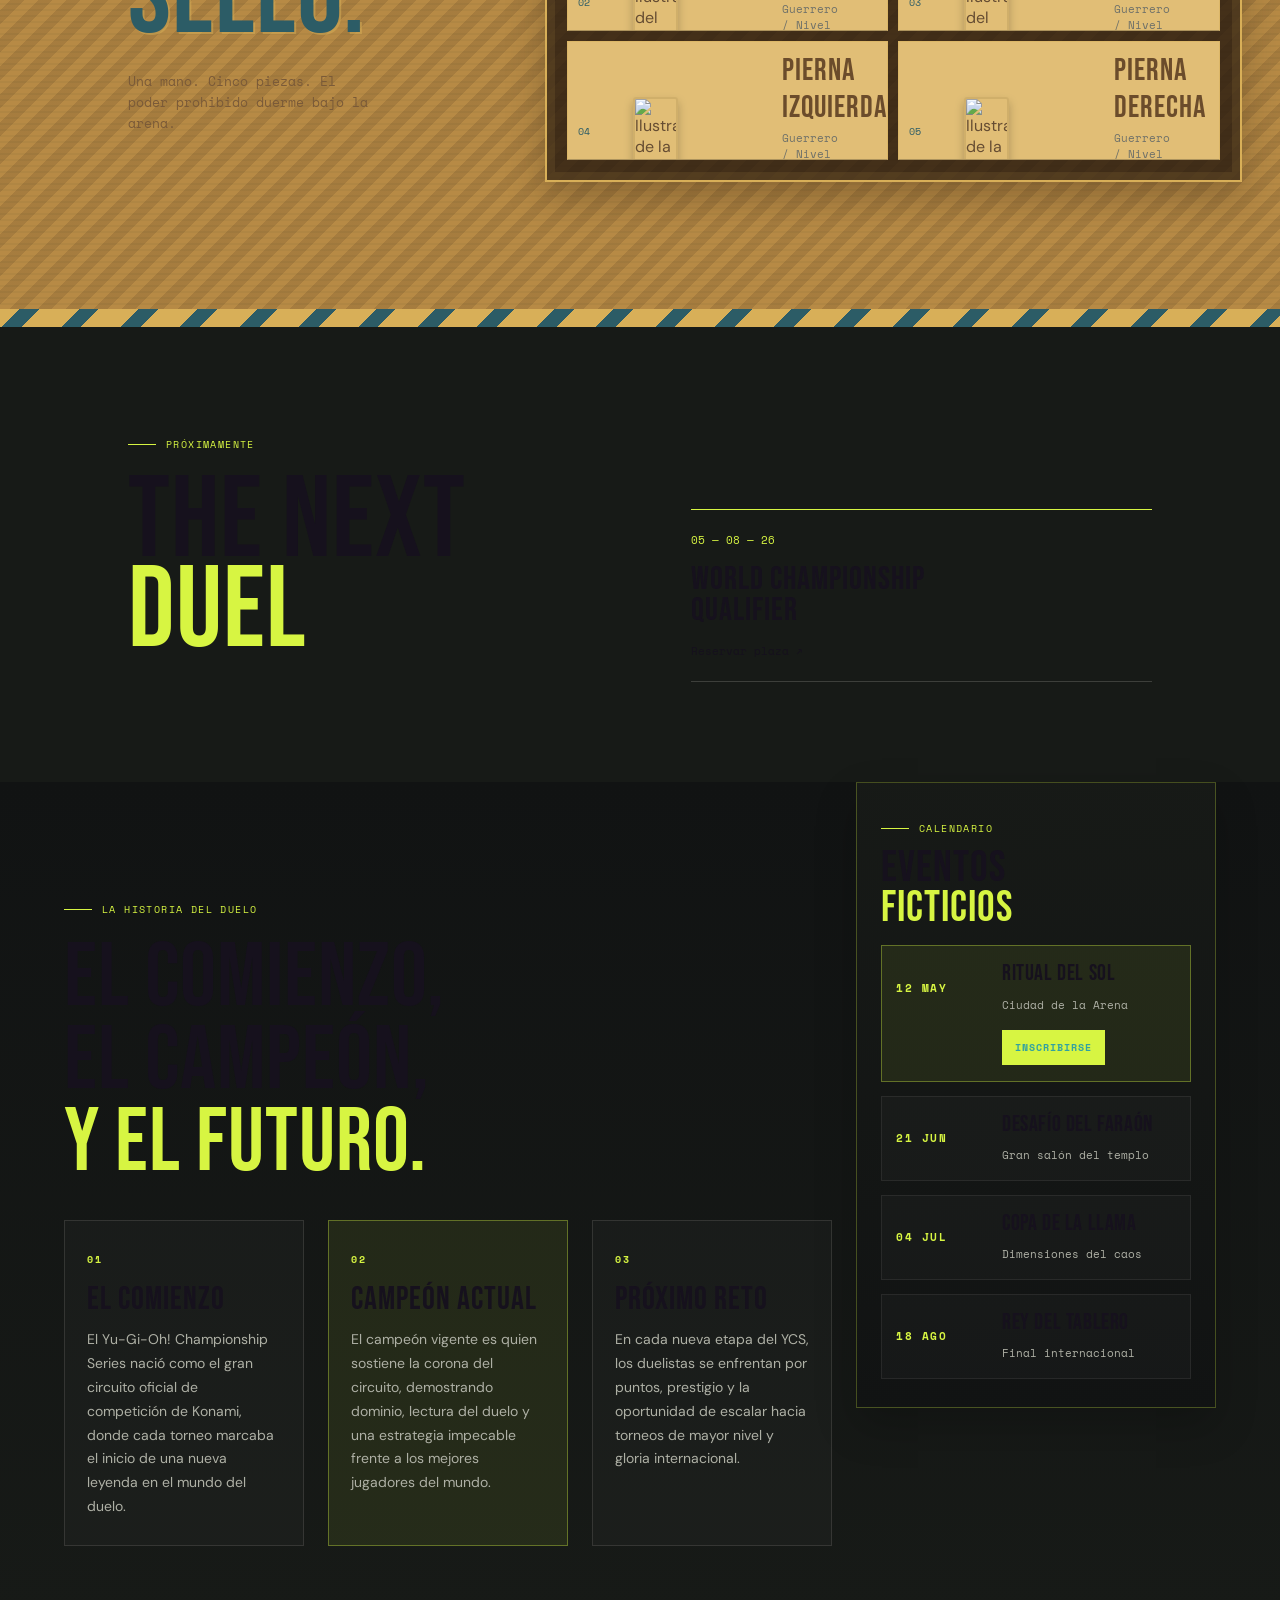
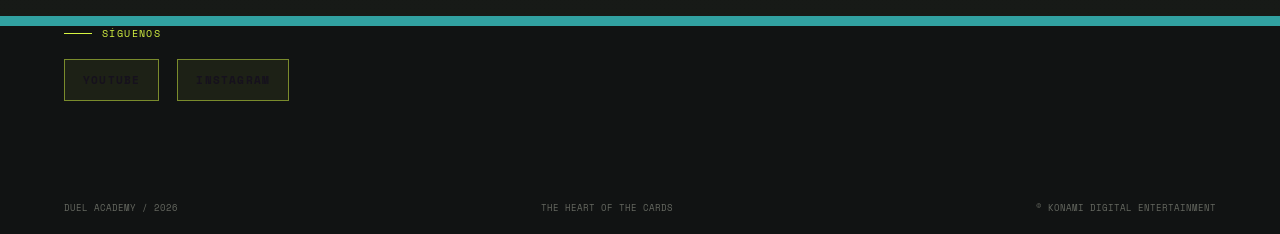
==== commit 86d1fe1b: "sdsdsd" ====
--- a/index.html
+++ b/index.html
@@ -34,6 +34,7 @@
       <a href="#academy">Academia</a>
       <a href="#events">Torneos</a>
     </nav>
+    <button class="voice-command" id="voice-command" type="button" aria-label="Activar comando de voz" title="Activar comando de voz">MIC</button>
     <button class="nav-cta" data-scroll="#academy">Entrar al duelo <span>↗</span></button>
   </header>
 
@@ -97,14 +98,80 @@
       </div>
     </section>
 
-    <section class="academy" id="academy">
-      <div class="academy-copy"><p class="eyebrow"><span></span> La arena te espera</p><h2>NO HAY<br>SEGUNDO<br><i>INTENTO.</i></h2><p>Regístrate para recibir acceso anticipado a torneos, drops exclusivos y el próximo gran duelo.</p><button class="primary-button" id="join-button">Quiero mi lugar <span>↗</span></button></div>
-      <div class="academy-emblem"><div class="emblem-ring">DUEL • DUEL • DUEL • DUEL •</div><strong>王</strong><span>EST.<br>1996</span></div>
+    <section class="events" id="events"><div><p class="eyebrow"><span></span> Próximamente</p><h2>THE NEXT<br><i>DUEL</i></h2></div><div class="event-card"><span>05 — 08 — 26</span><strong>WORLD CHAMPIONSHIP<br>QUALIFIER</strong><a href="#academy">Reservar plaza ↗</a></div></section>
+
+    <aside class="calendar-aside" aria-label="Calendario de eventos ficticios">
+      <div class="calendar-header">
+        <p class="eyebrow"><span></span> Calendario</p>
+        <h3>EVENTOS<br><i>FICTICIOS</i></h3>
+      </div>
+      <ul class="calendar-list">
+        <li class="calendar-item featured">
+          <span class="calendar-date">12 MAY</span>
+          <div>
+            <strong>Ritual del Sol</strong>
+            <small>Ciudad de la Arena</small>
+          </div>
+          <button class="calendar-button" type="button">Inscribirse</button>
+        </li>
+        <li class="calendar-item">
+          <span class="calendar-date">21 JUN</span>
+          <div>
+            <strong>Desafío del Faraón</strong>
+            <small>Gran salón del templo</small>
+          </div>
+        </li>
+        <li class="calendar-item">
+          <span class="calendar-date">04 JUL</span>
+          <div>
+            <strong>Copa de la Llama</strong>
+            <small>Dimensiones del caos</small>
+          </div>
+        </li>
+        <li class="calendar-item">
+          <span class="calendar-date">18 AGO</span>
+          <div>
+            <strong>Rey del Tablero</strong>
+            <small>Final internacional</small>
+          </div>
+        </li>
+      </ul>
+    </aside>
+
+    <section class="info-panel" id="academy" aria-labelledby="info-title">
+      <div class="info-heading">
+        <p class="eyebrow"><span></span> La historia del duelo</p>
+        <h2 id="info-title">EL COMIENZO,<br>EL CAMPEÓN,<br><i>Y EL FUTURO.</i></h2>
+      </div>
+      <div class="info-grid">
+        <article class="info-card">
+          <span class="info-kicker">01</span>
+          <h3>El comienzo</h3>
+          <p>El Yu-Gi-Oh! Championship Series nació como el gran circuito oficial de competición de Konami, donde cada torneo marcaba el inicio de una nueva leyenda en el mundo del duelo.</p>
+        </article>
+        <article class="info-card highlight">
+          <span class="info-kicker">02</span>
+          <h3>Campeón actual</h3>
+          <p>El campeón vigente es quien sostiene la corona del circuito, demostrando dominio, lectura del duelo y una estrategia impecable frente a los mejores jugadores del mundo.</p>
+        </article>
+        <article class="info-card">
+          <span class="info-kicker">03</span>
+          <h3>Próximo reto</h3>
+          <p>En cada nueva etapa del YCS, los duelistas se enfrentan por puntos, prestigio y la oportunidad de escalar hacia torneos de mayor nivel y gloria internacional.</p>
+        </article>
+      </div>
     </section>
 
-    <section class="events" id="events"><div><p class="eyebrow"><span></span> Próximamente</p><h2>THE NEXT<br><i>DUEL</i></h2></div><div class="event-card"><span>05 — 08 — 26</span><strong>WORLD CHAMPIONSHIP<br>QUALIFIER</strong><a href="#academy">Reservar plaza ↗</a></div></section>
+    <section class="social-strip" aria-label="Enlaces sociales">
+      <p class="eyebrow"><span></span> Síguenos</p>
+      <div class="social-links">
+        <a href="https://www.youtube.com/channel/UChlcP8cK-LwW4lBMIzJ3PnA" target="_blank" rel="noopener noreferrer">YouTube</a>
+        <a href="https://www.instagram.com/ygomasterduel/?hl=es" target="_blank" rel="noopener noreferrer">Instagram</a>
+      </div>
+    </section>
   </main>
   <footer><span>DUEL ACADEMY / 2026</span><span>THE HEART OF THE CARDS</span><span>© KONAMI DIGITAL ENTERTAINMENT</span></footer>
+  <iframe id="weather-widget" src="apy/widget-card.html" title="Widget meteorológico" hidden aria-hidden="true"></iframe>
   <div class="toast" id="toast" role="status">Tu plaza está en la lista. Nos vemos en la arena.</div>
   <div class="card-modal" id="card-modal" role="dialog" aria-modal="true" aria-labelledby="modal-title" hidden>
     <button class="modal-close" id="modal-close" aria-label="Cerrar carta ampliada">×</button>
--- a/styles.css
+++ b/styles.css
@@ -1,21 +1,24 @@
 .site-header{position:fixed!important;z-index:30;background:rgba(17,19,19,.94);backdrop-filter:blur(10px)}
-.entry-locked{overflow:hidden}.entry-gate{position:fixed;inset:0;z-index:100;background:#111313;color:#e8e5dc;display:grid;place-items:center;text-align:center;overflow:hidden}.entry-gate::before{content:"";position:absolute;inset:0;opacity:.17;background:linear-gradient(135deg,transparent 45%,#d7f542 45% 46%,transparent 46% 54%,#ed4c3d 54% 55%,transparent 55%);background-size:42px 42px}.entry-content{position:relative;z-index:1}.entry-content .eyebrow{justify-content:center}.entry-content h1{font-size:clamp(68px,10vw,130px);margin:24px 0 34px}.entry-content h1 i{color:#d7f542;font-style:normal}.sealed-envelope{width:185px;height:125px;margin:0 auto 30px;position:relative;perspective:500px}.envelope-body{position:absolute;inset:0;background:#b78a45;border:2px solid #d8af58;box-shadow:0 15px 30px rgba(0,0,0,.4);display:grid;place-items:center}.envelope-body span{font:55px serif;color:#24180e}.envelope-flap{position:absolute;z-index:3;left:0;top:0;width:0;height:0;border-left:91px solid transparent;border-right:91px solid transparent;border-top:72px solid #d8af58;transform-origin:top;transition:transform .8s cubic-bezier(.2,.8,.2,1);filter:drop-shadow(0 2px 0 #24180e)}.envelope-letter{position:absolute;z-index:1;left:50%;top:50%;transform:translate(-50%,-50%);color:#24180e;font:18px var(--display);letter-spacing:2px}.entry-gate.opening .envelope-flap{transform:rotateX(180deg)}.entry-gate.opening .envelope-letter{animation:letter-rise 1s .25s ease-out forwards}.entry-gate.entered{animation:gate-out .5s ease-in forwards}.entry-actions{display:flex;justify-content:center;align-items:center;gap:22px}.entry-no{border:0;background:transparent;color:#96978d;text-transform:uppercase;letter-spacing:1px;padding:14px;font:10px var(--mono)}.entry-no:hover{color:#e8e5dc}.entry-no:disabled,.primary-button:disabled{cursor:wait;opacity:.6}.entry-response{height:18px;margin:16px 0 0;color:#d7f542;font:10px var(--mono)}@keyframes letter-rise{to{transform:translate(-50%,-100px);opacity:0}}@keyframes gate-out{to{opacity:0;visibility:hidden}}@media(max-width:720px){.entry-content{padding:0 24px}.entry-content h1{font-size:82px}.sealed-envelope{width:160px;height:108px}.envelope-flap{border-left-width:79px;border-right-width:79px;border-top-width:62px}}
+.entry-locked{overflow:hidden}.entry-gate{position:fixed;inset:0;z-index:100;background:#111313;color:#f00b0b;display:grid;place-items:center;text-align:center;overflow:hidden}.entry-gate::before{content:"";position:absolute;inset:0;opacity:.17;background:linear-gradient(135deg,transparent 45%,#d7f542 45% 46%,transparent 46% 54%,#ed4c3d 54% 55%,transparent 55%);background-size:42px 42px}.entry-content{position:relative;z-index:1}.entry-content .eyebrow{justify-content:center}.entry-content h1{font-size:clamp(68px,10vw,130px);margin:24px 0 34px}.entry-content h1 i{color:#d7f542;font-style:normal}.sealed-envelope{width:185px;height:125px;margin:0 auto 30px;position:relative;perspective:500px}.envelope-body{position:absolute;inset:0;background:#b78a45;border:2px solid #d8af58;box-shadow:0 15px 30px rgba(0,0,0,.4);display:grid;place-items:center}.envelope-body span{font:55px serif;color:#24180e}.envelope-flap{position:absolute;z-index:3;left:0;top:0;width:0;height:0;border-left:91px solid transparent;border-right:91px solid transparent;border-top:72px solid #d8af58;transform-origin:top;transition:transform .8s cubic-bezier(.2,.8,.2,1);filter:drop-shadow(0 2px 0 #24180e)}.envelope-letter{position:absolute;z-index:1;left:50%;top:50%;transform:translate(-50%,-50%);color:#24180e;font:18px var(--display);letter-spacing:2px}.entry-gate.opening .envelope-flap{transform:rotateX(180deg)}.entry-gate.opening .envelope-letter{animation:letter-rise 1s .25s ease-out forwards}.entry-gate.entered{animation:gate-out .5s ease-in forwards}.entry-actions{display:flex;justify-content:center;align-items:center;gap:22px}.entry-no{border:0;background:transparent;color:#96978d;text-transform:uppercase;letter-spacing:1px;padding:14px;font:10px var(--mono)}.entry-no:hover{color:#e8e5dc}.entry-no:disabled,.primary-button:disabled{cursor:wait;opacity:.6}.entry-response{height:18px;margin:16px 0 0;color:#d7f542;font:10px var(--mono)}@keyframes letter-rise{to{transform:translate(-50%,-100px);opacity:0}}@keyframes gate-out{to{opacity:0;visibility:hidden}}@media(max-width:720px){.entry-content{padding:0 24px}.entry-content h1{font-size:82px}.sealed-envelope{width:160px;height:108px}.envelope-flap{border-left-width:79px;border-right-width:79px;border-top-width:62px}}
 .master-duel-card{animation:master-duel-float 5s ease-in-out infinite,master-duel-enter 1s cubic-bezier(.2,.8,.2,1) both}.master-duel-card::before{content:"";position:absolute;inset:-20px;border-radius:18px;background:rgba(72,180,255,.26);filter:blur(25px);z-index:-1;animation:master-duel-aura 2.8s ease-in-out infinite}.master-duel-card::after{content:"";position:absolute;inset:7px;pointer-events:none;background:linear-gradient(120deg,transparent 30%,rgba(255,255,255,.85) 48%,transparent 66%);mix-blend-mode:screen;transform:translateX(-130%);animation:master-duel-shine 3.8s ease-in-out infinite}.master-duel-card .card-frame{position:relative;box-shadow:inset 0 0 0 1px rgba(125,212,255,.9)}.master-duel-card .card-frame::after{content:"";position:absolute;inset:0;background:linear-gradient(145deg,rgba(84,194,255,.3),transparent 30%,transparent 70%,rgba(35,83,190,.3));pointer-events:none}.master-duel-lockup{position:absolute;z-index:3;top:34%;left:50%;transform:translate(-50%,-50%) rotate(-9deg);text-align:center;text-shadow:0 2px 7px rgba(0,0,0,.75);white-space:nowrap;animation:lockup-pulse 3s ease-in-out infinite}.master-duel-lockup small{display:block;color:#fff;font:700 8px var(--mono);letter-spacing:3px}.master-duel-lockup strong{display:block;color:#d7f542;font:42px/.72 var(--display);letter-spacing:2px}.master-duel-lockup span{display:block;margin-top:9px;color:#fff;font:7px var(--mono);letter-spacing:2px}@keyframes master-duel-enter{from{opacity:0;transform:rotate(-20deg) translateY(45px) scale(.82)}to{opacity:1;transform:rotate(-9deg) translateY(0) scale(1)}}@keyframes master-duel-float{0%,100%{transform:rotate(-9deg) translateY(0)}50%{transform:rotate(-5deg) translateY(-13px)}}@keyframes master-duel-aura{0%,100%{opacity:.3;transform:scale(.9)}50%{opacity:.85;transform:scale(1.1)}}@keyframes master-duel-shine{0%,38%{transform:translateX(-130%)}65%,100%{transform:translateX(130%)}}@keyframes lockup-pulse{0%,100%{opacity:.86}50%{opacity:1}}@media(max-width:720px){.master-duel-lockup strong{font-size:35px}}@media(prefers-reduced-motion:reduce){.master-duel-card,.master-duel-card::before,.master-duel-card::after,.master-duel-lockup{animation:none}.master-duel-card{transform:rotate(-9deg)}}
 .master-duel-card,.master-duel-card::before,.master-duel-card::after,.master-duel-lockup{animation:none!important}
 .card-placeholder{display:flex;height:100%;align-items:center;justify-content:center;text-align:center;color:#d7f542;font:46px/.72 var(--display);letter-spacing:2px;background:radial-gradient(circle at center,rgba(84,194,255,.35),transparent 45%),linear-gradient(145deg,#182c4f,#10151f 58%,#243d68)}.deck-symbol{width:45px;height:68px;border:1px solid rgba(17,19,19,.45);border-radius:3px;display:grid;place-items:center;color:var(--red);font-size:22px}.deck-row:hover .deck-symbol{background:var(--red);color:var(--paper);transition:background .3s,color .3s}
 .modal-card-wrap #modal-stats,.modal-card-wrap #modal-requirement{color:var(--acid);font:11px/1.6 var(--mono)}.modal-card-wrap #modal-requirement{color:#aeb0a5;margin-top:8px}
 .modal-example-label{margin:24px 0 4px;color:var(--red);font:700 9px var(--mono);letter-spacing:1.5px}.modal-card-wrap #modal-example{margin:0;color:var(--paper);font:12px/1.55 var(--body);max-width:300px}
-.exodia-interface{padding:130px 10vw 145px;background:#d7f542;color:var(--ink);display:grid;grid-template-columns:32% 68%;gap:7vw;position:relative;overflow:hidden}.exodia-intro .eyebrow{color:var(--red)}.exodia-intro .eyebrow span{background:var(--red)}.exodia-intro h2{font-size:clamp(70px,9vw,130px);margin:28px 0}.exodia-intro h2 i{color:var(--red);font-style:normal}.exodia-intro>p:last-child{max-width:250px;font:13px/1.6 var(--mono)}.exodia-board{border:1px solid rgba(17,19,19,.45);padding:20px;background:rgba(17,19,19,.06)}.exodia-board-label{display:flex;justify-content:space-between;border-bottom:1px solid rgba(17,19,19,.35);padding:0 0 15px;font:10px var(--mono)}.exodia-board-label strong{color:var(--red)}.exodia-card-grid{display:grid;grid-template-columns:repeat(2,1fr);gap:10px;padding-top:10px}.exodia-piece{height:112px;display:grid;grid-template-columns:26px 55px 1fr;gap:12px;align-items:center;border:1px solid rgba(17,19,19,.25);padding:10px;background:rgba(232,229,220,.55);transition:transform .25s,background .25s}.exodia-piece.exodia-head{grid-column:1/-1}.exodia-piece:hover{transform:translateY(-4px);background:var(--paper)}.exodia-piece img{width:55px;height:78px;object-fit:cover;border-radius:3px;box-shadow:0 5px 10px rgba(17,19,19,.25)}.exodia-piece-number{font:10px var(--mono);color:var(--red)}.exodia-piece h3{font:24px/.9 var(--display);margin:0;text-transform:uppercase}.exodia-piece p{font:8px/1.4 var(--mono);color:#5c5f57;margin:7px 0 0}.exodia-interface .deck-row{cursor:pointer}.exodia-interface .deck-row:focus-visible{outline:2px solid var(--red);outline-offset:3px}@media(max-width:720px){.exodia-interface{padding:90px 8vw;display:block}.exodia-intro h2{font-size:82px}.exodia-board{margin-top:50px;padding:12px}.exodia-card-grid{display:block}.exodia-piece,.exodia-piece.exodia-head{margin-bottom:8px;height:105px}.exodia-piece h3{font-size:21px}.exodia-piece p{font-size:7px}}
+.exodia-interface{padding:130px 10vw 145px;background:#530606;color:var(--ink);display:grid;grid-template-columns:32% 68%;gap:7vw;position:relative;overflow:hidden}.exodia-intro .eyebrow{color:var(--red)}.exodia-intro .eyebrow span{background:var(--red)}.exodia-intro h2{font-size:clamp(70px,9vw,130px);margin:28px 0}.exodia-intro h2 i{color:var(--red);font-style:normal}.exodia-intro>p:last-child{max-width:250px;font:13px/1.6 var(--mono)}.exodia-board{border:1px solid rgba(17,19,19,.45);padding:20px;background:rgba(17,19,19,.06)}.exodia-board-label{display:flex;justify-content:space-between;border-bottom:1px solid rgba(17,19,19,.35);padding:0 0 15px;font:10px var(--mono)}.exodia-board-label strong{color:var(--red)}.exodia-card-grid{display:grid;grid-template-columns:repeat(2,1fr);gap:10px;padding-top:10px}.exodia-piece{height:112px;display:grid;grid-template-columns:26px 55px 1fr;gap:12px;align-items:center;border:1px solid rgba(17,19,19,.25);padding:10px;background:rgba(232,229,220,.55);transition:transform .25s,background .25s}.exodia-piece.exodia-head{grid-column:1/-1}.exodia-piece:hover{transform:translateY(-4px);background:var(--paper)}.exodia-piece img{width:55px;height:78px;object-fit:cover;border-radius:3px;box-shadow:0 5px 10px rgba(17,19,19,.25)}.exodia-piece-number{font:10px var(--mono);color:var(--red)}.exodia-piece h3{font:24px/.9 var(--display);margin:0;text-transform:uppercase}.exodia-piece p{font:8px/1.4 var(--mono);color:#5c5f57;margin:7px 0 0}.exodia-interface .deck-row{cursor:pointer}.exodia-interface .deck-row:focus-visible{outline:2px solid var(--red);outline-offset:3px}@media(max-width:720px){.exodia-interface{padding:90px 8vw;display:block}.exodia-intro h2{font-size:82px}.exodia-board{margin-top:50px;padding:12px}.exodia-card-grid{display:block}.exodia-piece,.exodia-piece.exodia-head{margin-bottom:8px;height:105px}.exodia-piece h3{font-size:21px}.exodia-piece p{font-size:7px}}
 .exodia-interface{background:#b78a45;color:#24180e;background-image:linear-gradient(135deg,rgba(41,28,13,.12) 25%,transparent 25%,transparent 50%,rgba(41,28,13,.12) 50%,rgba(41,28,13,.12) 75%,transparent 75%);background-size:28px 28px}.exodia-interface::after{content:"";position:absolute;left:0;right:0;bottom:0;height:18px;background:repeating-linear-gradient(135deg,#d8af58 0 14px,#2c5c66 14px 28px,#d8af58 28px 42px)}.exodia-sun{position:absolute;right:8%;top:32px;color:#d8af58;font:100px/1 serif;opacity:.45}.exodia-intro{position:relative;z-index:1}.exodia-intro .eyebrow{color:#2c5c66}.exodia-intro .eyebrow span{background:#2c5c66}.exodia-intro h2{color:#24180e;text-shadow:2px 2px 0 rgba(216,175,88,.5)}.exodia-intro h2 i{color:#2c5c66}.exodia-intro>p:last-child{color:#402815}.exodia-board{position:relative;z-index:1;border:2px solid #d8af58;background:rgba(36,24,14,.78);box-shadow:inset 0 0 0 8px rgba(216,175,88,.1),0 16px 35px rgba(36,24,14,.28)}.exodia-board-label{border-color:rgba(216,175,88,.5);color:#d8af58}.exodia-board-label strong{color:#65b7be}.exodia-piece{border-color:rgba(216,175,88,.45);background:#e1be76}.exodia-piece:hover{background:#f2d59a}.exodia-piece-number{color:#2c5c66}.exodia-piece h3{color:#24180e}.exodia-piece p{color:#624529}.exodia-piece img{border:2px solid #d8af58}.exodia-interface .deck-row:focus-visible{outline-color:#65b7be}@media(max-width:720px){.exodia-sun{font-size:70px;top:22px;right:7%}}
 .exodia-interface::before{content:"";position:absolute;inset:0;pointer-events:none;opacity:.16;background:repeating-linear-gradient(0deg,transparent 0 4px,rgba(44,92,102,.6) 5px,transparent 6px);mix-blend-mode:multiply;animation:egypt-glitch-scan 4s steps(2,end) infinite}.exodia-piece:hover h3,.exodia-piece:focus-visible h3,.arsenal .deck-row:hover h3,.arsenal .deck-row:focus-visible h3{position:relative;color:#2c5c66;text-shadow:2px 0 #ed4c3d,-2px 0 #65b7be;animation:card-glitch .32s steps(2,end) infinite}.exodia-piece:hover img,.exodia-piece:focus-visible img,.arsenal .deck-row:hover img,.arsenal .deck-row:focus-visible img{filter:saturate(1.35) contrast(1.15);box-shadow:3px 0 #ed4c3d,-3px 0 #65b7be,0 5px 10px rgba(17,19,19,.25)}@keyframes card-glitch{0%{transform:translate(0)}25%{transform:translate(-2px,1px)}50%{transform:translate(2px,-1px)}75%{transform:translate(-1px,0)}100%{transform:translate(0)}}@keyframes egypt-glitch-scan{0%,88%,100%{opacity:.08;transform:translateY(0)}90%{opacity:.42;transform:translateY(2px)}94%{opacity:.12;transform:translateY(-3px)}}@media(prefers-reduced-motion:reduce){.exodia-interface::before,.exodia-piece:hover h3,.exodia-piece:focus-visible h3,.arsenal .deck-row:hover h3,.arsenal .deck-row:focus-visible h3{animation:none}}
 .card-types{padding:125px 10vw;background:#171a17;color:var(--paper);display:grid;grid-template-columns:35% 65%;gap:8vw}.card-types-heading .eyebrow{color:var(--acid)}.card-types-heading h2{font-size:clamp(65px,8vw,112px);margin:28px 0}.card-types-heading h2 i{color:var(--acid)}.accordion{border-top:1px solid var(--line)}.accordion-item{border-bottom:1px solid var(--line)}.accordion-trigger{width:100%;border:0;background:transparent;color:var(--paper);display:grid;grid-template-columns:45px 1fr 28px;align-items:center;text-align:left;padding:23px 0;font:27px var(--display);letter-spacing:1px}.accordion-trigger:hover{color:var(--acid)}.accordion-number{color:var(--red);font:10px var(--mono)}.accordion-trigger b{font:27px var(--body);font-weight:400;color:var(--acid);transition:transform .25s}.accordion-item.is-open .accordion-trigger b{transform:rotate(45deg)}.accordion-panel{padding:0 45px 26px;max-width:620px;color:#aeb0a5;font-size:14px;line-height:1.7}.accordion-panel p{margin:0}.type-tag{margin-top:16px;color:var(--acid);font:9px var(--mono);letter-spacing:1.2px}@media(max-width:720px){.card-types{padding:90px 8vw;display:block}.card-types-heading h2{font-size:76px;margin-bottom:55px}.accordion-trigger{font-size:23px;grid-template-columns:35px 1fr 24px}.accordion-panel{padding-left:35px;font-size:13px}}
 .accordion-panel{display:grid;grid-template-columns:62px 1fr;gap:18px;align-items:start}.accordion-panel img{width:62px;height:88px;object-fit:cover;border:2px solid var(--acid);box-shadow:4px 4px 0 rgba(237,76,61,.65)}.accordion-panel>div{min-width:0}@media(max-width:720px){.accordion-panel{grid-template-columns:54px 1fr;gap:14px}.accordion-panel img{width:54px;height:77px}}
 .cursor-sigil{position:fixed;left:-8px;top:-8px;width:16px;height:16px;border:1px solid #d8af58;border-radius:50%;pointer-events:none;z-index:30;mix-blend-mode:screen;transition:transform .08s linear}.cursor-sigil::before,.cursor-sigil::after{content:"";position:absolute;left:50%;top:50%;background:#65b7be;transform:translate(-50%,-50%)}.cursor-sigil::before{width:24px;height:1px}.cursor-sigil::after{width:1px;height:24px}.cursor-trail{position:fixed;width:5px;height:5px;border-radius:50%;background:#ed4c3d;pointer-events:none;z-index:29;transform:translate(-50%,-50%);animation:cursor-fade .5s ease-out forwards}@keyframes cursor-fade{from{opacity:.8;transform:translate(-50%,-50%) scale(1)}to{opacity:0;transform:translate(-50%,-50%) scale(2.8)}}
-.yu-gi-oh-logo{position:absolute;left:50%;top:17px;transform:translateX(-50%) skew(-8deg);color:#f8f1c7;text-decoration:none;font:42px/.75 var(--display);letter-spacing:2px;text-shadow:2px 2px 0 #bc3329,-1px -1px 0 #f2c84b,0 0 13px rgba(237,76,61,.35);white-space:nowrap}.yu-gi-oh-logo small{display:block;margin-top:8px;color:var(--acid);font:7px var(--mono);letter-spacing:2px;text-align:center;text-shadow:none}.yu-gi-oh-logo:hover{color:var(--acid)}
+.yu-gi-oh-logo{position:absolute;left:50%;top:17px;transform:translateX(-50%) skew(-8deg);color:#bea722;text-decoration:none;font:42px/.75 var(--display);letter-spacing:2px;text-shadow:2px 2px 0 #bc3329,-1px -1px 0 #f2c84b,0 0 13px rgba(237,76,61,.35);white-space:nowrap}.yu-gi-oh-logo small{display:block;margin-top:8px;color:var(--acid);font:7px var(--mono);letter-spacing:2px;text-align:center;text-shadow:none}.yu-gi-oh-logo:hover{color:var(--acid)}
 @media(max-width:720px){.yu-gi-oh-logo{top:18px;font-size:30px}.yu-gi-oh-logo small{font-size:6px;margin-top:5px}.site-header .brand{margin-top:2px}.site-header .nav-cta{margin-top:2px}}
 .deck-row{cursor:pointer}.deck-row:focus-visible{outline:2px solid var(--red);outline-offset:4px}.modal-open{overflow:hidden}.card-modal{position:fixed;inset:0;z-index:20;background:rgba(8,10,10,.86);display:grid;place-items:center;padding:24px}.card-modal[hidden]{display:none}.modal-card-wrap{display:flex;align-items:center;gap:38px;max-width:620px;padding:34px;border:1px solid var(--acid);background:#171a17;box-shadow:0 0 60px rgba(215,245,66,.15)}.modal-card-wrap img{width:135px;height:204px;object-fit:cover;border:4px solid #b9a875;box-shadow:0 16px 30px rgba(0,0,0,.45)}.modal-card-wrap h2{font-size:58px;color:var(--paper);margin:20px 0 12px}.modal-card-wrap p:last-child{color:var(--acid);font:11px var(--mono);line-height:1.6}.modal-close{position:absolute;top:25px;right:30px;border:1px solid var(--acid);background:transparent;color:var(--acid);font:28px var(--body);width:42px;height:42px}.modal-close:hover{background:var(--acid);color:var(--ink)}@media(max-width:720px){.modal-card-wrap{padding:24px;gap:20px}.modal-card-wrap h2{font-size:42px}.modal-card-wrap img{width:135px;height:204px}.modal-card-wrap p:last-child{font-size:9px}}
 .hero-stage{overflow:hidden}
+.toast{background:var(--red);color:var(--paper)}
+.voice-command{border:1px solid var(--acid);background:transparent;color:var(--acid);padding:10px 12px;margin-left:auto;margin-right:14px;font:700 10px var(--mono);letter-spacing:1px}.voice-command:hover,.voice-command.is-listening{background:var(--acid);color:var(--ink)}.voice-command:disabled{cursor:not-allowed;opacity:.45}@media(max-width:720px){.voice-command{padding:9px 8px;margin-right:8px}.main-nav{display:none}}
+.envelope-body span,.envelope-letter{color:#6b4c2b}.card-back-inner{color:#f2d59a}.exodia-interface{color:#6b4c2b}.exodia-intro h2,.exodia-piece h3{color:#6b4c2b}.exodia-intro>p:last-child{color:#7a5a38}.exodia-piece p{color:#85653f}
 @import url('https://fonts.googleapis.com/css2?family=Bebas+Neue&family=DM+Sans:wght@400;500;700&family=Space+Mono:wght@400;700&display=swap');
 
-:root{--ink:#111313;--paper:#e8e5dc;--acid:#d7f542;--red:#ed4c3d;--muted:#96978d;--line:rgba(232,229,220,.18);--display:'Bebas Neue',Impact,sans-serif;--body:'DM Sans',sans-serif;--mono:'Space Mono',monospace}
-*{box-sizing:border-box}html{scroll-behavior:smooth}body{margin:0;background:var(--ink);color:var(--paper);font-family:var(--body);overflow-x:hidden}.grain{position:fixed;inset:0;opacity:.08;pointer-events:none;z-index:5;background-image:url("data:image/svg+xml,%3Csvg viewBox='0 0 180 180' xmlns='http://www.w3.org/2000/svg'%3E%3Cfilter id='n'%3E%3CfeTurbulence type='fractalNoise' baseFrequency='.9' numOctaves='4' stitchTiles='stitch'/%3E%3C/filter%3E%3Crect width='100%25' height='100%25' filter='url(%23n)' opacity='.7'/%3E%3C/svg%3E")}.site-header{height:86px;padding:0 5vw;border-bottom:1px solid var(--line);display:flex;align-items:center;justify-content:space-between;position:absolute;top:0;left:0;width:100%;z-index:3}.brand{display:flex;align-items:center;gap:10px;color:var(--paper);font:700 14px/12px var(--mono);letter-spacing:-.5px;text-decoration:none}.brand em{font-style:normal;color:var(--acid)}.brand-mark{color:var(--acid);font:42px/1 serif;transform:rotate(-12deg);display:block}.main-nav{display:flex;gap:34px;margin-left:auto;margin-right:40px}.main-nav a,.text-link{color:var(--paper);font:11px var(--mono);text-decoration:none;text-transform:uppercase;letter-spacing:1px}.main-nav a:hover,.text-link:hover{color:var(--acid)}button{font:700 11px var(--mono);cursor:pointer}.nav-cta,.primary-button{border:1px solid var(--acid);background:var(--acid);color:var(--ink);padding:14px 17px;text-transform:uppercase;letter-spacing:.4px}.nav-cta span,.primary-button span{margin-left:16px;font-size:16px}.nav-cta:hover,.primary-button:hover{background:var(--paper);border-color:var(--paper)}.hero{min-height:760px;padding:170px 5vw 90px;display:grid;grid-template-columns:1fr 1fr;position:relative;background:radial-gradient(circle at 75% 43%,rgba(215,245,66,.12),transparent 26%),linear-gradient(115deg,#111313 0%,#171a17 53%,#22251f 100%)}.hero-copy{align-self:center;position:relative;z-index:1}.eyebrow{font:10px var(--mono);letter-spacing:1.4px;text-transform:uppercase;color:var(--acid);display:flex;align-items:center;gap:10px}.eyebrow span{display:inline-block;width:28px;height:1px;background:var(--acid)}h1,h2{font:clamp(76px,10vw,150px)/.78 var(--display);font-weight:400;letter-spacing:1px;margin:30px 0}h1 i,h2 i{font-style:normal;color:var(--acid)}.hero-intro{max-width:370px;color:#aeb0a5;font-size:14px;line-height:1.7;margin:38px 0 25px}.hero-actions{display:flex;align-items:center;gap:28px}.text-link{border-bottom:1px solid var(--acid);padding-bottom:5px}.text-link span{color:var(--acid);font-size:16px;margin-left:9px}.hero-stage{position:relative;min-height:500px;display:flex;align-items:center;justify-content:center}.orbit{position:absolute;border:1px solid rgba(215,245,66,.28);border-radius:50%;transform:rotate(-26deg)}.orbit-one{width:480px;height:210px}.orbit-two{width:440px;height:170px;transform:rotate(42deg);border-color:rgba(237,76,61,.4)}.card{position:absolute;width:230px;aspect-ratio:63/88;border-radius:10px;padding:7px;background:#b9a875;box-shadow:18px 23px 35px #090b0a;transform:rotate(-9deg);transition:transform .4s}.card-back{background:#d25b4e;transform:rotate(21deg) translate(92px,8px);z-index:0}.card-back-inner{height:100%;border:2px solid #351d1c;border-radius:5px;display:flex;align-items:center;justify-content:center;flex-direction:column;color:#30251e;font:35px/.8 var(--display);text-align:center;background:repeating-linear-gradient(45deg,transparent 0 5px,rgba(58,29,27,.2) 6px 7px)}.card-back small{font:9px var(--mono);margin-top:13px}.card-main{z-index:1}.card-frame{height:100%;border:3px solid #483c21;overflow:hidden}.card-main img{width:100%;height:100%;object-fit:cover}.card-stamp{position:absolute;bottom:-31px;left:5px;color:var(--acid);font:10px var(--mono)}.stage-note{position:absolute;right:4%;bottom:29px;display:flex;flex-direction:column;color:var(--acid);font:10px var(--mono);text-align:right;line-height:1.7}.stage-note span{color:var(--muted);font-size:8px}.power-line{position:absolute;left:0;bottom:30px;width:125px;border-top:1px solid var(--acid);padding-top:7px;display:flex;justify-content:space-between;font:8px var(--mono);color:var(--muted)}.power-line strong{font-size:12px;color:var(--acid)}.hero-side-label{position:absolute;right:2vw;top:48%;writing-mode:vertical-rl;font:9px var(--mono);letter-spacing:2px;color:var(--muted)}.ticker{background:var(--acid);color:var(--ink);height:47px;overflow:hidden;display:flex;align-items:center}.ticker-track{white-space:nowrap;display:flex;align-items:center;gap:38px;font:22px var(--display);animation:marquee 22s linear infinite}.ticker b{font-size:12px}@keyframes marquee{to{transform:translateX(-30%)}}.section-grid{padding:140px 10vw;display:grid;grid-template-columns:35% 65%;gap:8vw;background:var(--paper);color:var(--ink)}.section-grid .eyebrow{color:var(--red)}.section-grid .eyebrow span{background:var(--red)}h2{font-size:clamp(60px,8vw,115px);margin:27px 0}.section-grid h2 i{color:var(--red)}.section-lead{max-width:360px;font-size:17px;line-height:1.5;margin:0 0 48px}.deck-list{border-top:1px solid rgba(17,19,19,.25)}.deck-row{height:119px;border-bottom:1px solid rgba(17,19,19,.25);display:grid;grid-template-columns:40px 1fr 58px 22px;align-items:center;gap:15px;position:relative;overflow:hidden}.deck-number{font:10px var(--mono);color:var(--red)}.deck-row h3{margin:0;text-transform:uppercase;font:31px var(--display);letter-spacing:1px}.deck-row p{margin:4px 0 0;color:#6f7169;font:11px var(--mono)}.deck-row img{width:45px;height:68px;object-fit:cover;object-position:top;border-radius:3px;filter:saturate(.8)}.row-arrow{font-size:23px;color:var(--red)}.deck-row:hover img{transform:rotate(8deg) scale(1.18);transition:transform .3s}.academy{padding:135px 10vw;display:flex;justify-content:space-between;align-items:center;background:var(--red);min-height:590px;position:relative;overflow:hidden}.academy .eyebrow{color:var(--ink)}.academy .eyebrow span{background:var(--ink)}.academy h2{color:var(--ink)}.academy h2 i{color:var(--paper)}.academy-copy>p:not(.eyebrow){max-width:360px;color:#5e251f;line-height:1.6;font-size:14px;margin:0 0 27px}.academy .primary-button{background:var(--ink);border-color:var(--ink);color:var(--acid)}.academy-emblem{width:300px;height:300px;border:1px solid rgba(17,19,19,.45);border-radius:50%;display:flex;align-items:center;justify-content:center;position:relative;transform:rotate(8deg);margin-right:8vw}.academy-emblem strong{font:120px serif;color:var(--ink)}.emblem-ring{position:absolute;top:12px;left:6px;right:6px;font:11px var(--mono);letter-spacing:1px;color:var(--ink)}.academy-emblem span{position:absolute;bottom:54px;right:44px;font:9px/1.4 var(--mono);color:var(--ink)}.events{padding:100px 10vw;display:grid;grid-template-columns:1fr 1fr;gap:8vw;background:#171a17}.events h2{font-size:clamp(70px,9vw,130px);margin:25px 0}.events h2 i{color:var(--acid)}.event-card{align-self:end;border-top:1px solid var(--acid);border-bottom:1px solid var(--line);padding:22px 0;display:grid;gap:17px;font-family:var(--mono)}.event-card span{color:var(--acid);font-size:11px}.event-card strong{font:32px/.95 var(--display);letter-spacing:1px}.event-card a{color:var(--paper);font-size:11px;text-decoration:none}.event-card a:hover{color:var(--acid)}footer{padding:20px 5vw;display:flex;justify-content:space-between;color:#656860;font:9px var(--mono);background:#111313}.toast{position:fixed;right:24px;bottom:24px;background:var(--acid);color:var(--ink);padding:17px 20px;font:11px var(--mono);transform:translateY(130%);transition:transform .4s;z-index:10}.toast.visible{transform:translateY(0)}@media(max-width:720px){.site-header{height:72px;padding:0 6vw}.main-nav{display:none}.nav-cta{padding:11px 10px;font-size:9px}.nav-cta span{margin-left:5px}.hero{padding:140px 8vw 55px;min-height:850px;display:block}.hero h1{font-size:88px;margin-top:22px}.hero-intro{margin-top:30px}.hero-stage{min-height:390px;margin-top:35px;transform:scale(.82);transform-origin:center top}.hero-side-label{display:none}.section-grid{padding:90px 8vw;display:block}.section-grid h2{font-size:74px;margin-bottom:55px}.section-lead{font-size:15px}.deck-row{grid-template-columns:28px 1fr 48px 14px;gap:8px}.deck-row h3{font-size:25px}.deck-row p{font-size:9px;white-space:nowrap}.academy{padding:90px 8vw;display:block;min-height:700px}.academy h2{font-size:78px}.academy-emblem{width:230px;height:230px;margin:70px auto 0}.academy-emblem strong{font-size:90px}.events{padding:80px 8vw;display:block}.event-card{margin-top:50px}.event-card strong{font-size:29px}footer{padding:20px 8vw;display:grid;gap:10px;font-size:8px}}
+:root{--ink:#31a1a1;--paper:#16111d;--acid:#d7f542;--red:#ed4c3d;--muted:#96978d;--line:rgba(232,229,220,.18);--display:'Bebas Neue',Impact,sans-serif;--body:'DM Sans',sans-serif;--mono:'Space Mono',monospace}
+*{box-sizing:border-box}html{scroll-behavior:smooth}body{margin:0;background:var(--ink);color:var(--paper);font-family:var(--body);overflow-x:hidden}.grain{position:fixed;inset:0;opacity:.08;pointer-events:none;z-index:5;background-image:url("data:image/svg+xml,%3Csvg viewBox='0 0 180 180' xmlns='http://www.w3.org/2000/svg'%3E%3Cfilter id='n'%3E%3CfeTurbulence type='fractalNoise' baseFrequency='.9' numOctaves='4' stitchTiles='stitch'/%3E%3C/filter%3E%3Crect width='100%25' height='100%25' filter='url(%23n)' opacity='.7'/%3E%3C/svg%3E")}.site-header{height:86px;padding:0 5vw;border-bottom:1px solid var(--line);display:flex;align-items:center;justify-content:space-between;position:absolute;top:0;left:0;width:100%;z-index:3}.brand{display:flex;align-items:center;gap:10px;color:var(--paper);font:700 14px/12px var(--mono);letter-spacing:-.5px;text-decoration:none}.brand em{font-style:normal;color:var(--acid)}.brand-mark{color:var(--acid);font:42px/1 serif;transform:rotate(-12deg);display:block}.main-nav{display:flex;gap:34px;margin-left:auto;margin-right:40px}.main-nav a,.text-link{color:var(--paper);font:11px var(--mono);text-decoration:none;text-transform:uppercase;letter-spacing:1px}.main-nav a:hover,.text-link:hover{color:var(--acid)}button{font:700 11px var(--mono);cursor:pointer}.nav-cta,.primary-button{border:1px solid var(--acid);background:var(--acid);color:var(--ink);padding:14px 17px;text-transform:uppercase;letter-spacing:.4px}.nav-cta span,.primary-button span{margin-left:16px;font-size:16px}.nav-cta:hover,.primary-button:hover{background:var(--paper);border-color:var(--paper)}.hero{min-height:760px;padding:170px 5vw 90px;display:grid;grid-template-columns:1fr 1fr;position:relative;background:radial-gradient(circle at 75% 43%,rgba(215,245,66,.12),transparent 26%),linear-gradient(115deg,#111313 0%,#171a17 53%,#22251f 100%)}.hero-copy{align-self:center;position:relative;z-index:1}.eyebrow{font:10px var(--mono);letter-spacing:1.4px;text-transform:uppercase;color:var(--acid);display:flex;align-items:center;gap:10px}.eyebrow span{display:inline-block;width:28px;height:1px;background:var(--acid)}h1,h2{font:clamp(76px,10vw,150px)/.78 var(--display);font-weight:400;letter-spacing:1px;margin:30px 0}h1 i,h2 i{font-style:normal;color:var(--acid)}.hero-intro{max-width:370px;color:#aeb0a5;font-size:14px;line-height:1.7;margin:38px 0 25px}.hero-actions{display:flex;align-items:center;gap:28px}.text-link{border-bottom:1px solid var(--acid);padding-bottom:5px}.text-link span{color:var(--acid);font-size:16px;margin-left:9px}.hero-stage{position:relative;min-height:500px;display:flex;align-items:center;justify-content:center}.orbit{position:absolute;border:1px solid rgba(215,245,66,.28);border-radius:50%;transform:rotate(-26deg)}.orbit-one{width:480px;height:210px}.orbit-two{width:440px;height:170px;transform:rotate(42deg);border-color:rgba(237,76,61,.4)}.card{position:absolute;width:230px;aspect-ratio:63/88;border-radius:10px;padding:7px;background:#b9a875;box-shadow:18px 23px 35px #090b0a;transform:rotate(-9deg);transition:transform .4s}.card-back{background:#d25b4e;transform:rotate(21deg) translate(92px,8px);z-index:0}.card-back-inner{height:100%;border:2px solid #351d1c;border-radius:5px;display:flex;align-items:center;justify-content:center;flex-direction:column;color:#30251e;font:35px/.8 var(--display);text-align:center;background:repeating-linear-gradient(45deg,transparent 0 5px,rgba(58,29,27,.2) 6px 7px)}.card-back small{font:9px var(--mono);margin-top:13px}.card-main{z-index:1}.card-frame{height:100%;border:3px solid #483c21;overflow:hidden}.card-main img{width:100%;height:100%;object-fit:cover}.card-stamp{position:absolute;bottom:-31px;left:5px;color:var(--acid);font:10px var(--mono)}.stage-note{position:absolute;right:4%;bottom:29px;display:flex;flex-direction:column;color:var(--acid);font:10px var(--mono);text-align:right;line-height:1.7}.stage-note span{color:var(--muted);font-size:8px}.power-line{position:absolute;left:0;bottom:30px;width:125px;border-top:1px solid var(--acid);padding-top:7px;display:flex;justify-content:space-between;font:8px var(--mono);color:var(--muted)}.power-line strong{font-size:12px;color:var(--acid)}.hero-side-label{position:absolute;right:2vw;top:48%;writing-mode:vertical-rl;font:9px var(--mono);letter-spacing:2px;color:var(--muted)}.ticker{background:var(--acid);color:var(--ink);height:47px;overflow:hidden;display:flex;align-items:center}.ticker-track{white-space:nowrap;display:flex;align-items:center;gap:38px;font:22px var(--display);animation:marquee 22s linear infinite}.ticker b{font-size:12px}@keyframes marquee{to{transform:translateX(-30%)}}.section-grid{padding:140px 10vw;display:grid;grid-template-columns:35% 65%;gap:8vw;background:var(--paper);color:var(--ink)}.section-grid .eyebrow{color:var(--red)}.section-grid .eyebrow span{background:var(--red)}h2{font-size:clamp(60px,8vw,115px);margin:27px 0}.section-grid h2 i{color:var(--red)}.section-lead{max-width:360px;font-size:17px;line-height:1.5;margin:0 0 48px}.deck-list{border-top:1px solid rgba(17,19,19,.25)}.deck-row{height:119px;border-bottom:1px solid rgba(17,19,19,.25);display:grid;grid-template-columns:40px 1fr 58px 22px;align-items:center;gap:15px;position:relative;overflow:hidden}.deck-number{font:10px var(--mono);color:var(--red)}.deck-row h3{margin:0;text-transform:uppercase;font:31px var(--display);letter-spacing:1px}.deck-row p{margin:4px 0 0;color:#6f7169;font:11px var(--mono)}.deck-row img{width:45px;height:68px;object-fit:cover;object-position:top;border-radius:3px;filter:saturate(.8)}.row-arrow{font-size:23px;color:var(--red)}.deck-row:hover img{transform:rotate(8deg) scale(1.18);transition:transform .3s}.academy{padding:135px 10vw;display:flex;justify-content:space-between;align-items:center;background:var(--red);min-height:590px;position:relative;overflow:hidden}.academy .eyebrow{color:var(--ink)}.academy .eyebrow span{background:var(--ink)}.academy h2{color:var(--ink)}.academy h2 i{color:var(--paper)}.academy-copy>p:not(.eyebrow){max-width:360px;color:#5e251f;line-height:1.6;font-size:14px;margin:0 0 27px}.academy .primary-button{background:var(--ink);border-color:var(--ink);color:var(--acid)}.academy-emblem{width:300px;height:300px;border:1px solid rgba(17,19,19,.45);border-radius:50%;display:flex;align-items:center;justify-content:center;position:relative;transform:rotate(8deg);margin-right:8vw}.academy-emblem strong{font:120px serif;color:var(--ink)}.emblem-ring{position:absolute;top:12px;left:6px;right:6px;font:11px var(--mono);letter-spacing:1px;color:var(--ink)}.academy-emblem span{position:absolute;bottom:54px;right:44px;font:9px/1.4 var(--mono);color:var(--ink)}.events{padding:100px 10vw;display:grid;grid-template-columns:1fr 1fr;gap:8vw;background:#171a17}.events h2{font-size:clamp(70px,9vw,130px);margin:25px 0}.events h2 i{color:var(--acid)}.event-card{align-self:end;border-top:1px solid var(--acid);border-bottom:1px solid var(--line);padding:22px 0;display:grid;gap:17px;font-family:var(--mono)}.event-card span{color:var(--acid);font-size:11px}.event-card strong{font:32px/.95 var(--display);letter-spacing:1px}.event-card a{color:var(--paper);font-size:11px;text-decoration:none}.event-card a:hover{color:var(--acid)}.calendar-aside{float:right;width:min(360px,100%);margin:0 5vw 40px 24px;padding:28px 24px;border:1px solid rgba(215,245,66,.26);background:linear-gradient(180deg,rgba(23,26,23,.95),rgba(17,19,19,.95));box-shadow:0 18px 40px rgba(0,0,0,.2)}.calendar-header{margin-bottom:18px}.calendar-header h3{margin:12px 0 0;font:44px/.9 var(--display);letter-spacing:1px}.calendar-header h3 i{font-style:normal;color:var(--acid)}.calendar-list{list-style:none;margin:0;padding:0;display:grid;gap:14px}.calendar-item{display:grid;grid-template-columns:90px 1fr;align-items:center;gap:16px;padding:16px 14px;border:1px solid rgba(232,229,220,.08);background:rgba(232,229,220,.02)}.calendar-item.featured{background:rgba(215,245,66,.08);border-color:rgba(215,245,66,.35)}.calendar-item:first-child{margin-top:0}.calendar-date{color:var(--acid);font:700 11px var(--mono);letter-spacing:1.5px}.calendar-item strong{display:block;font:22px/1.1 var(--display);letter-spacing:.6px;margin-bottom:6px}.calendar-item small{color:#aeb0a5;font:11px/1.5 var(--mono)}.calendar-button{grid-column:2;justify-self:start;border:1px solid var(--acid);background:var(--acid);color:var(--ink);padding:9px 12px;font:700 10px var(--mono);letter-spacing:1px;text-transform:uppercase;cursor:pointer}.calendar-button:hover{background:var(--paper);border-color:var(--paper)}@media (max-width:720px){.calendar-aside{float:none;width:100%;margin:0 5vw 32px}.calendar-item{grid-template-columns:1fr}.calendar-button{grid-column:auto;justify-self:start}}.info-panel{padding:110px 5vw 70px;background:linear-gradient(180deg,#111313 0%,#171a17 100%)}.info-heading{margin-bottom:36px}.info-heading h2{font-size:clamp(54px,7vw,96px);margin:20px 0 0;line-height:.92}.info-heading h2 i{color:var(--acid);font-style:normal}.info-grid{display:grid;grid-template-columns:repeat(3,1fr);gap:24px}.info-card{padding:26px 22px;border:1px solid rgba(232,229,220,.12);background:rgba(232,229,220,.02)}.info-card.highlight{background:rgba(215,245,66,.08);border-color:rgba(215,245,66,.35)}.info-kicker{color:var(--acid);font:700 10px var(--mono);letter-spacing:2px}.info-card h3{margin:16px 0 12px;font:32px/1 var(--display);letter-spacing:1px}.info-card p{margin:0;color:#aeb0a5;font:14px/1.7 var(--body)}.social-strip{padding:0 5vw 80px;background:#111313}.social-strip .eyebrow{color:var(--acid);margin-bottom:18px}.social-strip .eyebrow span{background:var(--acid)}.social-links{display:flex;flex-wrap:wrap;gap:18px}.social-links a{display:inline-flex;align-items:center;justify-content:center;padding:12px 18px;border:1px solid rgba(215,245,66,.5);background:rgba(215,245,66,.06);color:var(--paper);text-decoration:none;font:700 11px var(--mono);letter-spacing:1.2px;text-transform:uppercase;transition:transform .2s ease,background .2s ease}.social-links a:hover{transform:translateY(-2px);background:rgba(215,245,66,.12)}footer{padding:20px 5vw;display:flex;justify-content:space-between;color:#656860;font:9px var(--mono);background:#111313}.toast{position:fixed;right:24px;bottom:24px;background:var(--acid);color:var(--ink);padding:17px 20px;font:11px var(--mono);transform:translateY(130%);transition:transform .4s;z-index:10}.toast.visible{transform:translateY(0)}@media(max-width:720px){.site-header{height:72px;padding:0 6vw}.main-nav{display:none}.nav-cta{padding:11px 10px;font-size:9px}.nav-cta span{margin-left:5px}.hero{padding:140px 8vw 55px;min-height:850px;display:block}.hero h1{font-size:88px;margin-top:22px}.hero-intro{margin-top:30px}.hero-stage{min-height:390px;margin-top:35px;transform:scale(.82);transform-origin:center top}.hero-side-label{display:none}.section-grid{padding:90px 8vw;display:block}.section-grid h2{font-size:74px;margin-bottom:55px}.section-lead{font-size:15px}.deck-row{grid-template-columns:28px 1fr 48px 14px;gap:8px}.deck-row h3{font-size:25px}.deck-row p{font-size:9px;white-space:nowrap}.academy{padding:90px 8vw;display:block;min-height:700px}.academy h2{font-size:78px}.academy-emblem{width:230px;height:230px;margin:70px auto 0}.academy-emblem strong{font-size:90px}.events{padding:80px 8vw;display:block}.event-card{margin-top:50px}.event-card strong{font-size:29px}footer{padding:20px 8vw;display:grid;gap:10px;font-size:8px}}
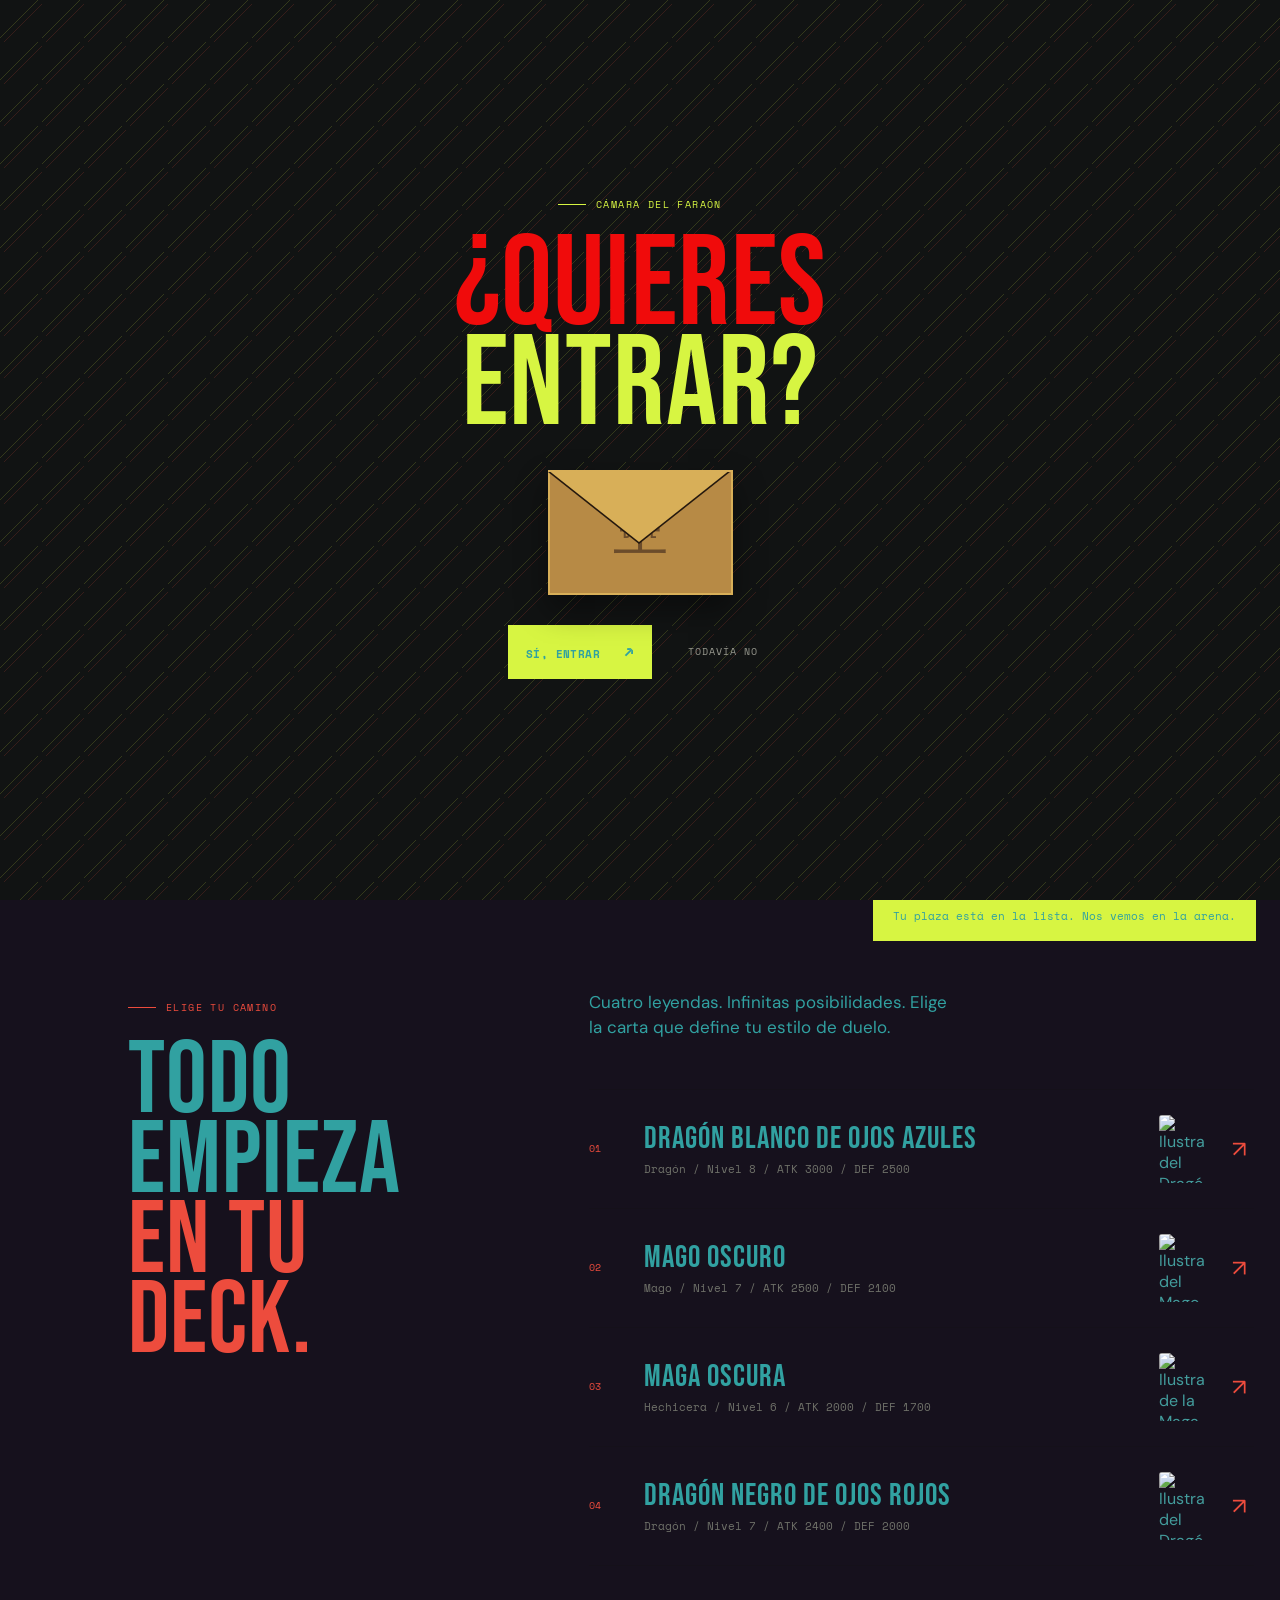
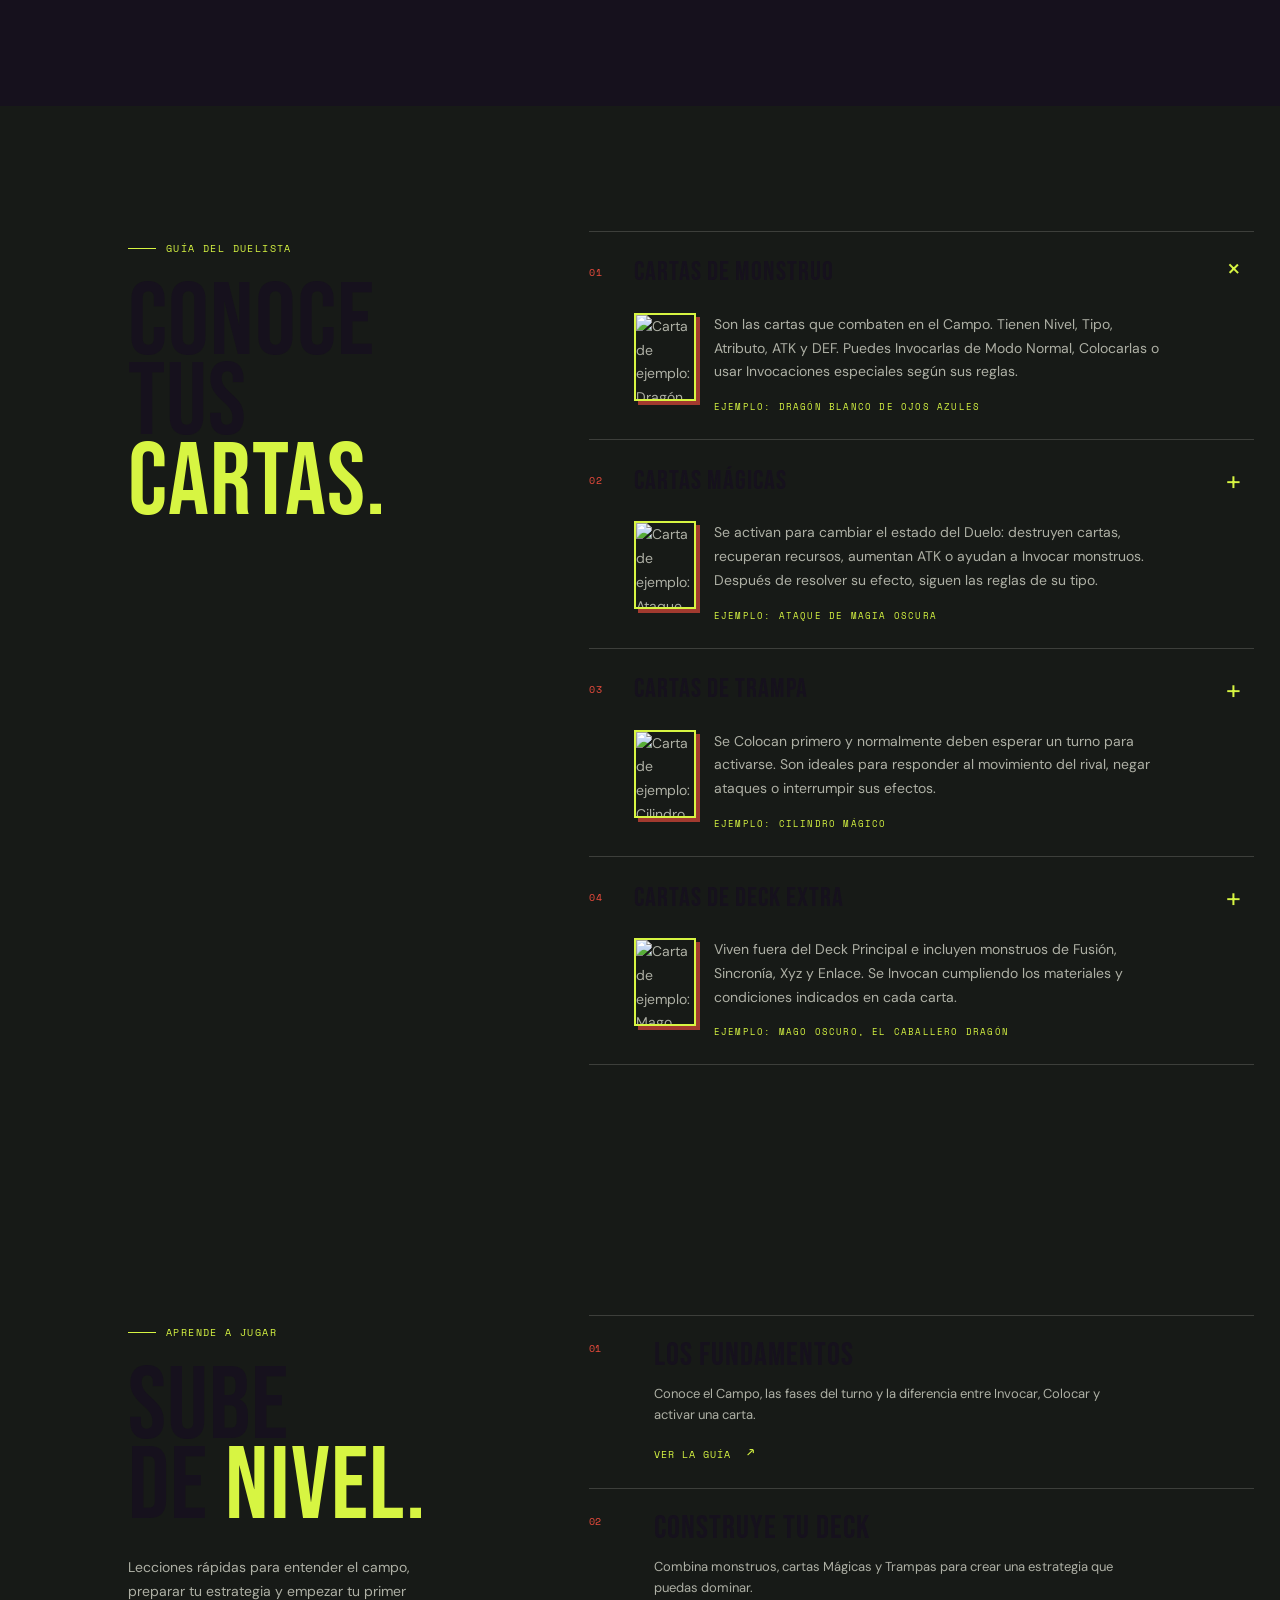
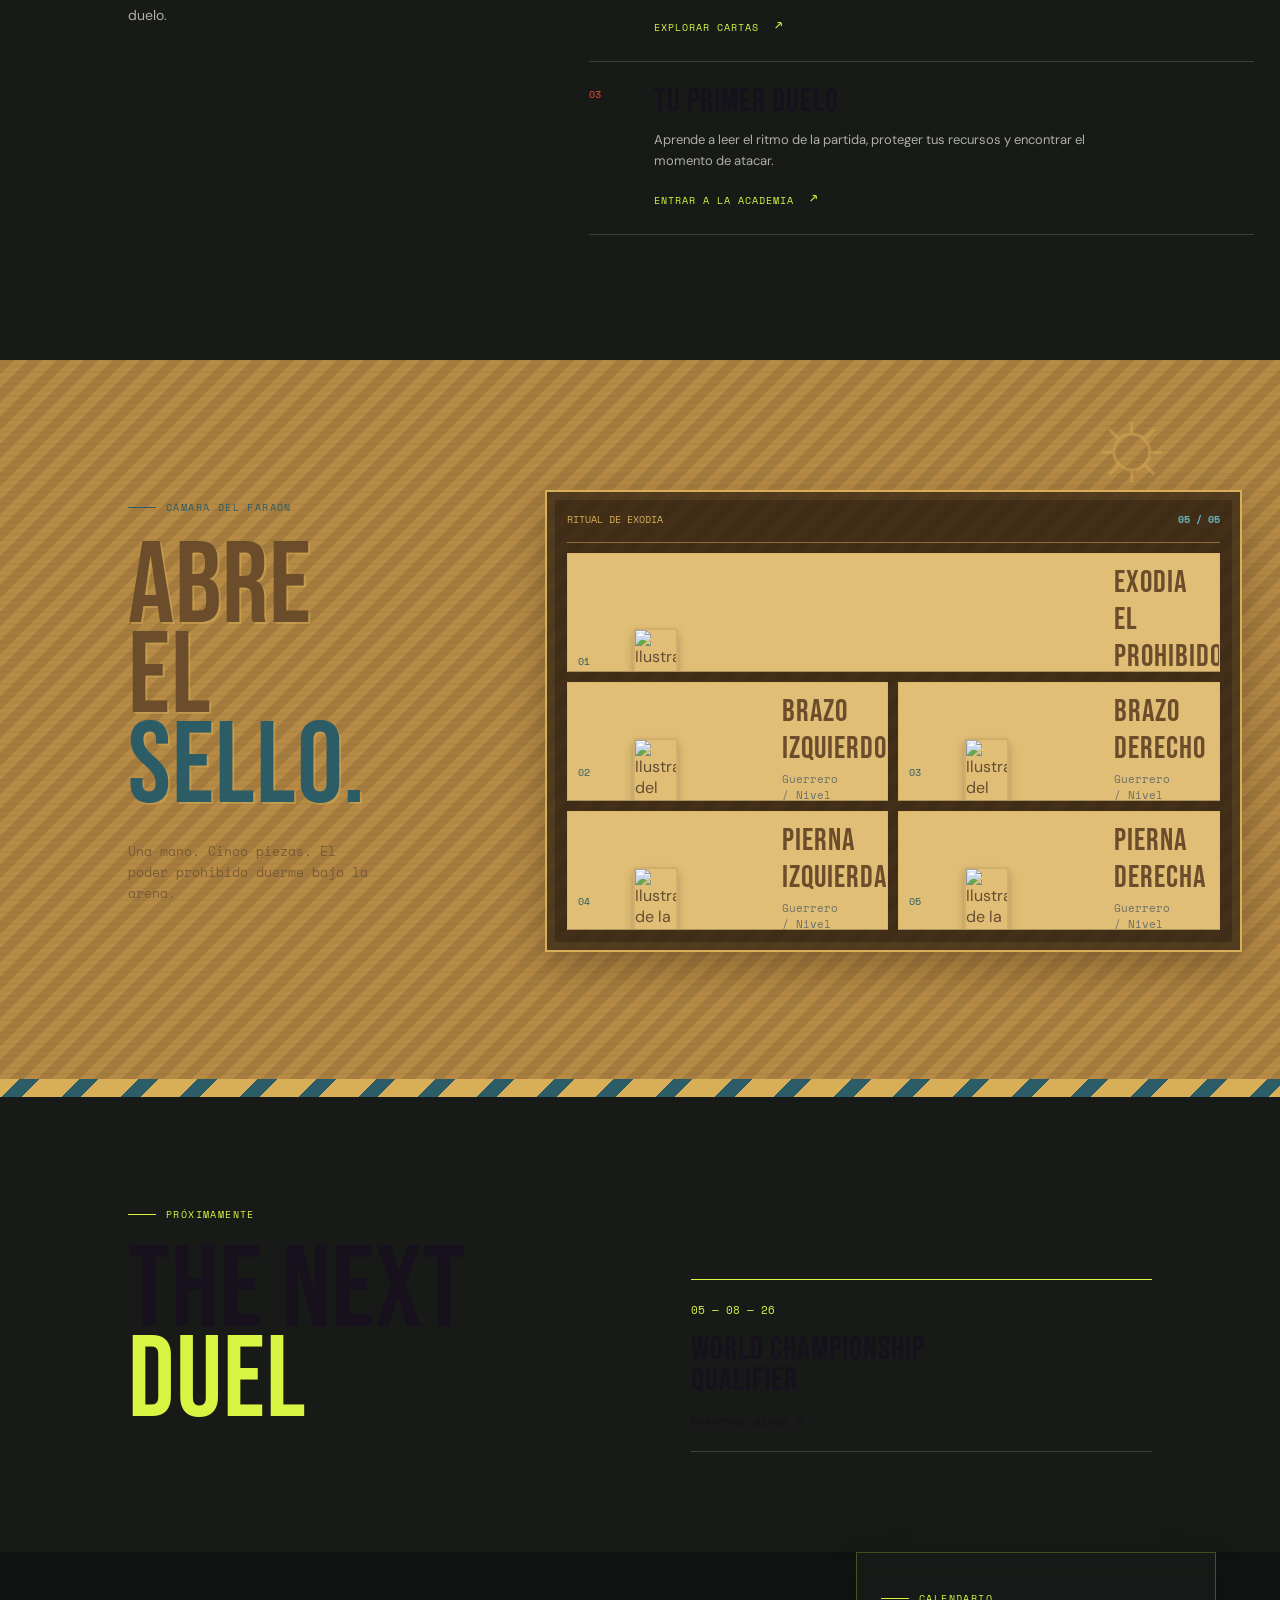
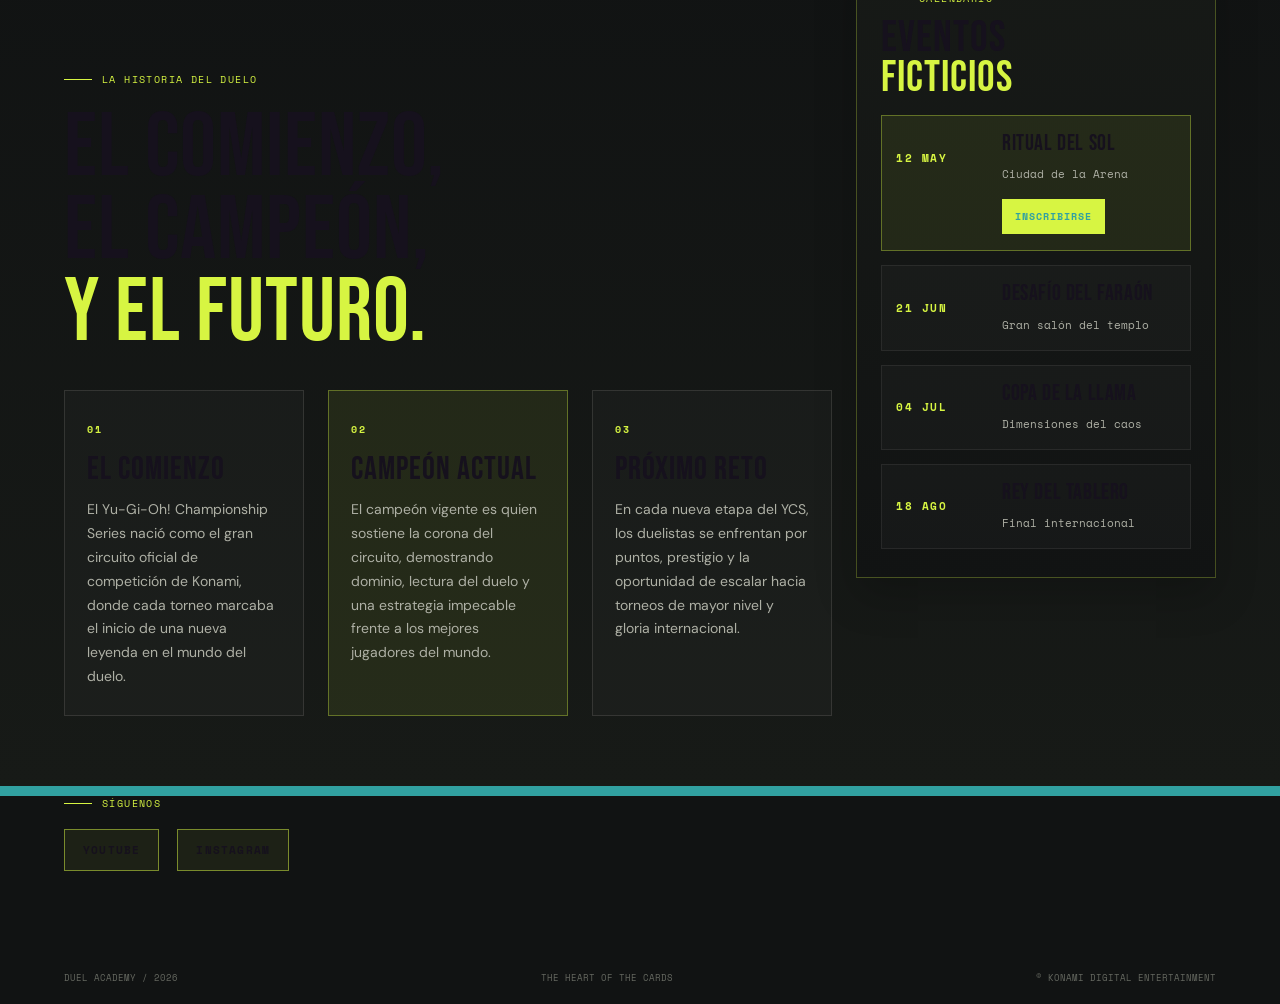
==== commit 3f944969: "dsdd" ====
--- a/index.html
+++ b/index.html
@@ -9,6 +9,50 @@
   <link rel="preconnect" href="https://fonts.gstatic.com" crossorigin>
   <link href="https://fonts.googleapis.com/css2?family=Bebas+Neue&family=DM+Sans:wght@400;500;700&family=Space+Mono:wght@400;700&display=swap" rel="stylesheet">
   <link rel="stylesheet" href="styles.css">
+  <style>
+    @media (max-width: 720px) {
+      html, body { width: 100%; overflow-x: hidden; }
+      .site-header { position: fixed !important; inset: 0 0 auto; height: 112px; min-height: 112px; padding: 10px 14px; display: grid; grid-template-columns: minmax(0, 1fr) auto; gap: 8px; align-items: center; }
+      .brand { min-width: 0; }
+      .nav-cta { position: static; margin: 0; padding: 9px 8px; font-size: 8px; white-space: nowrap; }
+      .yu-gi-oh-logo { position: static; grid-column: 1 / -1; grid-row: 2; justify-self: center; transform: skew(-8deg); font-size: 24px; }
+      .voice-command { right: 10px; bottom: max(0px, env(safe-area-inset-bottom)); width: 52px; height: 52px; }
+      .hero { width: 100%; padding: 155px 20px 60px; display: block; text-align: center; }
+      .hero-intro { width: min(100%, 330px); margin-left: auto; margin-right: auto; }
+      .hero-stage { width: 100%; min-height: 280px; margin-top: 30px; transform: none; }
+      .orbit-one { width: 90vw; max-width: 340px; }
+      .orbit-two { width: 78vw; max-width: 300px; }
+      .section-grid, .card-types, .exodia-interface, .events, .calendar-aside, .info-panel, .social-strip { width: 100%; padding-left: 20px; padding-right: 20px; }
+      .section-grid, .card-types, .exodia-interface { display: block; }
+      .section-heading, .card-types-heading, .exodia-intro { text-align: center; }
+      .deck-row { grid-template-columns: 22px minmax(0, 1fr) 44px 14px; gap: 6px; min-width: 0; }
+      .deck-row h3, .exodia-piece h3 { font-size: 19px; overflow-wrap: anywhere; }
+      .deck-row p { white-space: normal; overflow-wrap: anywhere; }
+      .exodia-board, .calendar-list, .info-grid { width: 100%; max-width: 100%; }
+      .exodia-piece, .exodia-piece.exodia-head { grid-template-columns: 20px 44px minmax(0, 1fr); min-width: 0; }
+      .events { display: block; text-align: center; }
+      .event-card { width: 100%; max-width: 320px; margin: 35px auto 0; }
+      .info-grid { display: block; }
+      .info-card { width: 100%; margin-bottom: 14px; }
+      footer { width: 100%; padding: 24px 20px; text-align: center; }
+    }
+    @media (max-width: 420px) {
+      .site-header { height: 104px; min-height: 104px; padding-inline: 10px; }
+      .brand { font-size: 9px; }
+      .brand-mark { font-size: 26px; }
+      .nav-cta { max-width: 128px; overflow: hidden; text-overflow: ellipsis; }
+      .yu-gi-oh-logo { font-size: 21px; }
+      .hero { padding-top: 145px; padding-inline: 14px; }
+      .hero h1 { font-size: clamp(58px, 18vw, 78px); }
+      .hero-actions { gap: 12px; }
+      .primary-button { padding-inline: 12px; }
+      .deck-row { grid-template-columns: 18px minmax(0, 1fr) 38px 12px; gap: 4px; }
+      .deck-row img { width: 38px; height: 56px; }
+      .deck-row h3, .exodia-piece h3 { font-size: 17px; }
+      .exodia-piece, .exodia-piece.exodia-head { grid-template-columns: 18px 38px minmax(0, 1fr); }
+      .exodia-piece img { width: 38px; height: 56px; }
+    }
+  </style>
 </head>
 <body>
   <div class="grain" aria-hidden="true"></div>
@@ -31,6 +75,7 @@
     <nav class="main-nav" aria-label="Navegación principal">
       <a href="#arsenal">Arsenal</a>
       <a href="#exodia">Exodia</a>
+      <a href="#tutoriales">Tutoriales</a>
       <a href="#academy">Academia</a>
       <a href="#events">Torneos</a>
     </nav>
@@ -80,6 +125,40 @@
         <div class="accordion-item"><button class="accordion-trigger" aria-expanded="false" aria-controls="type-spell"><span class="accordion-number">02</span><span>Cartas Mágicas</span><b>+</b></button><div class="accordion-panel" id="type-spell" role="region" hidden><img src="https://images.ygoprodeck.com/images/cards/2314238.jpg" alt="Carta de ejemplo: Ataque de Magia Oscura" loading="lazy"><div><p>Se activan para cambiar el estado del Duelo: destruyen cartas, recuperan recursos, aumentan ATK o ayudan a Invocar monstruos. Después de resolver su efecto, siguen las reglas de su tipo.</p><div class="type-tag">EJEMPLO: ATAQUE DE MAGIA OSCURA</div></div></div></div>
         <div class="accordion-item"><button class="accordion-trigger" aria-expanded="false" aria-controls="type-trap"><span class="accordion-number">03</span><span>Cartas de Trampa</span><b>+</b></button><div class="accordion-panel" id="type-trap" role="region" hidden><img src="https://images.ygoprodeck.com/images/cards/62279055.jpg" alt="Carta de ejemplo: Cilindro Mágico" loading="lazy"><div><p>Se Colocan primero y normalmente deben esperar un turno para activarse. Son ideales para responder al movimiento del rival, negar ataques o interrumpir sus efectos.</p><div class="type-tag">EJEMPLO: CILINDRO MÁGICO</div></div></div></div>
         <div class="accordion-item"><button class="accordion-trigger" aria-expanded="false" aria-controls="type-extra"><span class="accordion-number">04</span><span>Cartas de Deck Extra</span><b>+</b></button><div class="accordion-panel" id="type-extra" role="region" hidden><img src="https://images.ygoprodeck.com/images/cards/41721210.jpg" alt="Carta de ejemplo: Mago Oscuro, el Caballero Dragón" loading="lazy"><div><p>Viven fuera del Deck Principal e incluyen monstruos de Fusión, Sincronía, Xyz y Enlace. Se Invocan cumpliendo los materiales y condiciones indicados en cada carta.</p><div class="type-tag">EJEMPLO: MAGO OSCURO, EL CABALLERO DRAGÓN</div></div></div></div>
+      </div>
+    </section>
+
+    <section class="tutorials" id="tutoriales" aria-labelledby="tutorials-title">
+      <div class="tutorials-heading">
+        <p class="eyebrow"><span></span> Aprende a jugar</p>
+        <h2 id="tutorials-title">SUBE<br>DE <i>NIVEL.</i></h2>
+        <p>Lecciones rápidas para entender el campo, preparar tu estrategia y empezar tu primer duelo.</p>
+      </div>
+      <div class="tutorial-list">
+        <article class="tutorial-card">
+          <span class="tutorial-number">01</span>
+          <div>
+            <h3>Los fundamentos</h3>
+            <p>Conoce el Campo, las fases del turno y la diferencia entre Invocar, Colocar y activar una carta.</p>
+            <a href="#card-types">Ver la guía <span>↗</span></a>
+          </div>
+        </article>
+        <article class="tutorial-card">
+          <span class="tutorial-number">02</span>
+          <div>
+            <h3>Construye tu Deck</h3>
+            <p>Combina monstruos, cartas Mágicas y Trampas para crear una estrategia que puedas dominar.</p>
+            <a href="#arsenal">Explorar cartas <span>↗</span></a>
+          </div>
+        </article>
+        <article class="tutorial-card">
+          <span class="tutorial-number">03</span>
+          <div>
+            <h3>Tu primer Duelo</h3>
+            <p>Aprende a leer el ritmo de la partida, proteger tus recursos y encontrar el momento de atacar.</p>
+            <a href="#academy">Entrar a la academia <span>↗</span></a>
+          </div>
+        </article>
       </div>
     </section>
 
--- a/styles.css
+++ b/styles.css
@@ -1,3 +1,4 @@
+@media(max-width:720px){html,body{width:100%;overflow-x:hidden}.site-header{position:fixed!important;inset:0 0 auto;height:112px;min-height:112px;padding:10px 14px;display:grid;grid-template-columns:minmax(0,1fr) auto;gap:8px;align-items:center}.brand{min-width:0}.nav-cta{position:static;left:auto;margin:0;padding:9px 8px;font-size:8px;white-space:nowrap}.voice-command{right:10px;bottom:max(0px,env(safe-area-inset-bottom));width:52px;height:52px}.yu-gi-oh-logo{position:static;grid-column:1/-1;grid-row:2;justify-self:center;transform:skew(-8deg);font-size:24px}.hero{width:100%;padding:155px 20px 60px;display:block;text-align:center}.hero-intro{width:min(100%,330px);margin-left:auto;margin-right:auto}.hero-stage{width:100%;min-height:280px;margin-top:30px}.orbit-one{width:90vw;max-width:340px}.orbit-two{width:78vw;max-width:300px}.section-grid,.card-types,.exodia-interface,.events,.calendar-aside,.info-panel,.social-strip{width:100%;padding-left:20px;padding-right:20px}.section-grid,.card-types,.exodia-interface{display:block}.section-heading,.card-types-heading,.exodia-intro{text-align:center}.deck-row{grid-template-columns:22px minmax(0,1fr) 44px 14px;gap:6px;min-width:0}.deck-row h3,.exodia-piece h3{font-size:19px;overflow-wrap:anywhere}.deck-row p{white-space:normal;overflow-wrap:anywhere}.exodia-board,.calendar-list,.info-grid{width:100%;max-width:100%}.exodia-piece,.exodia-piece.exodia-head{grid-template-columns:20px 44px minmax(0,1fr);min-width:0}.events{display:block;text-align:center}.event-card{width:100%;max-width:320px;margin:35px auto 0}.info-grid{display:block}.info-card{width:100%;margin-bottom:14px}footer{width:100%;padding:24px 20px;text-align:center}}
 .site-header{position:fixed!important;z-index:30;background:rgba(17,19,19,.94);backdrop-filter:blur(10px)}
 .entry-locked{overflow:hidden}.entry-gate{position:fixed;inset:0;z-index:100;background:#111313;color:#f00b0b;display:grid;place-items:center;text-align:center;overflow:hidden}.entry-gate::before{content:"";position:absolute;inset:0;opacity:.17;background:linear-gradient(135deg,transparent 45%,#d7f542 45% 46%,transparent 46% 54%,#ed4c3d 54% 55%,transparent 55%);background-size:42px 42px}.entry-content{position:relative;z-index:1}.entry-content .eyebrow{justify-content:center}.entry-content h1{font-size:clamp(68px,10vw,130px);margin:24px 0 34px}.entry-content h1 i{color:#d7f542;font-style:normal}.sealed-envelope{width:185px;height:125px;margin:0 auto 30px;position:relative;perspective:500px}.envelope-body{position:absolute;inset:0;background:#b78a45;border:2px solid #d8af58;box-shadow:0 15px 30px rgba(0,0,0,.4);display:grid;place-items:center}.envelope-body span{font:55px serif;color:#24180e}.envelope-flap{position:absolute;z-index:3;left:0;top:0;width:0;height:0;border-left:91px solid transparent;border-right:91px solid transparent;border-top:72px solid #d8af58;transform-origin:top;transition:transform .8s cubic-bezier(.2,.8,.2,1);filter:drop-shadow(0 2px 0 #24180e)}.envelope-letter{position:absolute;z-index:1;left:50%;top:50%;transform:translate(-50%,-50%);color:#24180e;font:18px var(--display);letter-spacing:2px}.entry-gate.opening .envelope-flap{transform:rotateX(180deg)}.entry-gate.opening .envelope-letter{animation:letter-rise 1s .25s ease-out forwards}.entry-gate.entered{animation:gate-out .5s ease-in forwards}.entry-actions{display:flex;justify-content:center;align-items:center;gap:22px}.entry-no{border:0;background:transparent;color:#96978d;text-transform:uppercase;letter-spacing:1px;padding:14px;font:10px var(--mono)}.entry-no:hover{color:#e8e5dc}.entry-no:disabled,.primary-button:disabled{cursor:wait;opacity:.6}.entry-response{height:18px;margin:16px 0 0;color:#d7f542;font:10px var(--mono)}@keyframes letter-rise{to{transform:translate(-50%,-100px);opacity:0}}@keyframes gate-out{to{opacity:0;visibility:hidden}}@media(max-width:720px){.entry-content{padding:0 24px}.entry-content h1{font-size:82px}.sealed-envelope{width:160px;height:108px}.envelope-flap{border-left-width:79px;border-right-width:79px;border-top-width:62px}}
 .master-duel-card{animation:master-duel-float 5s ease-in-out infinite,master-duel-enter 1s cubic-bezier(.2,.8,.2,1) both}.master-duel-card::before{content:"";position:absolute;inset:-20px;border-radius:18px;background:rgba(72,180,255,.26);filter:blur(25px);z-index:-1;animation:master-duel-aura 2.8s ease-in-out infinite}.master-duel-card::after{content:"";position:absolute;inset:7px;pointer-events:none;background:linear-gradient(120deg,transparent 30%,rgba(255,255,255,.85) 48%,transparent 66%);mix-blend-mode:screen;transform:translateX(-130%);animation:master-duel-shine 3.8s ease-in-out infinite}.master-duel-card .card-frame{position:relative;box-shadow:inset 0 0 0 1px rgba(125,212,255,.9)}.master-duel-card .card-frame::after{content:"";position:absolute;inset:0;background:linear-gradient(145deg,rgba(84,194,255,.3),transparent 30%,transparent 70%,rgba(35,83,190,.3));pointer-events:none}.master-duel-lockup{position:absolute;z-index:3;top:34%;left:50%;transform:translate(-50%,-50%) rotate(-9deg);text-align:center;text-shadow:0 2px 7px rgba(0,0,0,.75);white-space:nowrap;animation:lockup-pulse 3s ease-in-out infinite}.master-duel-lockup small{display:block;color:#fff;font:700 8px var(--mono);letter-spacing:3px}.master-duel-lockup strong{display:block;color:#d7f542;font:42px/.72 var(--display);letter-spacing:2px}.master-duel-lockup span{display:block;margin-top:9px;color:#fff;font:7px var(--mono);letter-spacing:2px}@keyframes master-duel-enter{from{opacity:0;transform:rotate(-20deg) translateY(45px) scale(.82)}to{opacity:1;transform:rotate(-9deg) translateY(0) scale(1)}}@keyframes master-duel-float{0%,100%{transform:rotate(-9deg) translateY(0)}50%{transform:rotate(-5deg) translateY(-13px)}}@keyframes master-duel-aura{0%,100%{opacity:.3;transform:scale(.9)}50%{opacity:.85;transform:scale(1.1)}}@keyframes master-duel-shine{0%,38%{transform:translateX(-130%)}65%,100%{transform:translateX(130%)}}@keyframes lockup-pulse{0%,100%{opacity:.86}50%{opacity:1}}@media(max-width:720px){.master-duel-lockup strong{font-size:35px}}@media(prefers-reduced-motion:reduce){.master-duel-card,.master-duel-card::before,.master-duel-card::after,.master-duel-lockup{animation:none}.master-duel-card{transform:rotate(-9deg)}}
@@ -18,6 +19,64 @@
 .toast{background:var(--red);color:var(--paper)}
 .voice-command{border:1px solid var(--acid);background:transparent;color:var(--acid);padding:10px 12px;margin-left:auto;margin-right:14px;font:700 10px var(--mono);letter-spacing:1px}.voice-command:hover,.voice-command.is-listening{background:var(--acid);color:var(--ink)}.voice-command:disabled{cursor:not-allowed;opacity:.45}@media(max-width:720px){.voice-command{padding:9px 8px;margin-right:8px}.main-nav{display:none}}
 .envelope-body span,.envelope-letter{color:#6b4c2b}.card-back-inner{color:#f2d59a}.exodia-interface{color:#6b4c2b}.exodia-intro h2,.exodia-piece h3{color:#6b4c2b}.exodia-intro>p:last-child{color:#7a5a38}.exodia-piece p{color:#85653f}
+@media(max-width:720px){
+	.site-header{height:116px;min-height:116px;padding:12px 16px;display:grid;grid-template-columns:1fr auto auto;gap:10px;align-items:center}
+	.brand{font-size:11px;line-height:10px;gap:6px}
+	.brand-mark{font-size:30px}
+	.yu-gi-oh-logo{position:static;grid-column:1/-1;grid-row:2;transform:skew(-8deg);font-size:25px;line-height:.75;justify-self:center;align-self:end}
+	.yu-gi-oh-logo small{font-size:5px;margin-top:5px}
+	.voice-command{margin:0;padding:9px 8px}
+	.nav-cta{padding:10px 9px;font-size:9px;white-space:nowrap}
+	.nav-cta span{margin-left:5px}
+	.hero{min-height:0;padding:165px 8vw 70px;display:block;text-align:center}
+	.hero-copy{display:flex;flex-direction:column;align-items:center}
+	.hero-copy .eyebrow{justify-content:center;line-height:1.5}
+	.hero h1{font-size:clamp(68px,19vw,100px);margin:26px 0 32px}
+	.hero-intro{max-width:330px;margin:0 auto 25px}
+	.hero-actions{justify-content:center;flex-wrap:wrap;gap:18px}
+	.hero-stage{min-height:330px;margin-top:26px;width:100%}
+	.orbit-one{width:min(88vw,360px);height:160px}
+	.orbit-two{width:min(78vw,320px);height:130px}
+	.stage-note{right:0;bottom:12px;font-size:8px}
+	.stage-note span{font-size:6px}
+	.power-line{left:0;bottom:12px;width:100px}
+	.hero-side-label{display:none}
+	.section-grid,.card-types,.exodia-interface{display:block;padding:82px 8vw}
+	.section-heading,.card-types-heading,.exodia-intro{max-width:100%;text-align:center}
+	.section-heading .eyebrow,.card-types-heading .eyebrow,.exodia-intro .eyebrow{justify-content:center}
+	.section-heading h2,.card-types-heading h2,.exodia-intro h2{font-size:clamp(62px,18vw,88px);margin:25px 0 42px}
+	.arsenal-content{width:100%}
+	.section-lead{max-width:320px;margin:0 auto 28px;text-align:center}
+	.deck-row{grid-template-columns:24px minmax(0,1fr) 48px 18px;gap:8px;padding:12px 0}
+	.deck-row h3{font-size:22px;line-height:.95}
+	.deck-row p{font-size:7px;line-height:1.35}
+	.deck-row img{width:48px;height:68px}
+	.card-types .accordion{width:100%}
+	.accordion-trigger{font-size:21px;padding:20px 0}
+	.accordion-panel{padding:0 0 24px;grid-template-columns:54px minmax(0,1fr);font-size:12px}
+	.exodia-board{margin-top:42px;width:100%;padding:12px}
+	.exodia-card-grid{grid-template-columns:1fr}
+	.exodia-piece,.exodia-piece.exodia-head{grid-template-columns:22px 48px minmax(0,1fr);height:96px;margin-bottom:8px}
+	.exodia-piece img{width:48px;height:68px}
+	.exodia-piece h3{font-size:20px}
+	.events,.calendar-aside,.info-panel,.social-strip{padding-left:8vw;padding-right:8vw}
+	.events{display:block;text-align:center}
+	.events>div:first-child{margin-bottom:38px}
+	.event-card{margin:0 auto;max-width:320px}
+	.calendar-header,.info-heading{text-align:center}
+	.calendar-list,.info-grid{width:100%}
+	.calendar-item{grid-template-columns:58px minmax(0,1fr);gap:12px}
+	.calendar-button{grid-column:1/-1;width:100%}
+	.info-grid{display:block}
+	.info-card{margin-bottom:14px}
+	.social-strip{text-align:center}
+	.social-links{justify-content:center;flex-wrap:wrap;gap:18px}
+	footer{padding:28px 8vw;text-align:center;display:grid;gap:10px}
+}
+.voice-command{position:fixed;right:12px;bottom:0;z-index:60;width:58px;height:58px;margin:0;padding:0;border:2px solid var(--acid);border-radius:50%;display:grid;place-items:center;background:var(--ink);color:var(--acid);box-shadow:0 8px 24px rgba(0,0,0,.35);font-size:9px;transition:transform .2s ease,background .2s ease,color .2s ease,box-shadow .2s ease}.voice-command:hover,.voice-command.is-listening{transform:translateY(-3px);background:var(--acid);color:var(--ink);box-shadow:0 10px 28px rgba(215,245,66,.3)}.voice-command.is-listening{animation:voice-pulse 1.2s ease-in-out infinite}.voice-command:focus-visible{outline:2px solid var(--paper);outline-offset:4px}@keyframes voice-pulse{50%{box-shadow:0 0 0 9px rgba(215,245,66,.16),0 10px 28px rgba(215,245,66,.3)}}
+.nav-cta{position:relative;left:-18px}
+@media(max-width:720px){.nav-cta{left:-8px}.voice-command{right:10px;bottom:max(0px,env(safe-area-inset-bottom));width:54px;height:54px}}
+.tutorials{padding:125px 10vw;background:#171a17;color:var(--paper);display:grid;grid-template-columns:35% 65%;gap:8vw}.tutorials-heading h2{font:clamp(65px,8vw,112px)/.78 var(--display);font-weight:400;letter-spacing:1px;margin:28px 0}.tutorials-heading h2 i{color:var(--acid);font-style:normal}.tutorials-heading>p:last-child{max-width:300px;color:#aeb0a5;font-size:14px;line-height:1.7}.tutorial-list{border-top:1px solid var(--line)}.tutorial-card{display:grid;grid-template-columns:45px 1fr;gap:20px;padding:25px 0;border-bottom:1px solid var(--line)}.tutorial-number{color:var(--red);font:10px var(--mono)}.tutorial-card h3{margin:0;color:var(--paper);font:32px/.95 var(--display);letter-spacing:1px}.tutorial-card p{max-width:460px;margin:12px 0 16px;color:#aeb0a5;font-size:13px;line-height:1.6}.tutorial-card a{color:var(--acid);font:10px var(--mono);letter-spacing:1px;text-decoration:none;text-transform:uppercase}.tutorial-card a:hover{color:var(--paper)}.tutorial-card a span{font-size:15px;margin-left:8px}@media(max-width:720px){.tutorials{display:block;padding:82px 8vw;text-align:center}.tutorials-heading .eyebrow{justify-content:center}.tutorials-heading h2{font-size:clamp(62px,18vw,88px);margin:25px 0 35px}.tutorials-heading>p:last-child{max-width:320px;margin:0 auto 35px}.tutorial-list{text-align:left}.tutorial-card{grid-template-columns:24px minmax(0,1fr);gap:10px;padding:22px 0}.tutorial-card h3{font-size:25px}.tutorial-card p{font-size:12px;margin:9px 0 14px}}
 @import url('https://fonts.googleapis.com/css2?family=Bebas+Neue&family=DM+Sans:wght@400;500;700&family=Space+Mono:wght@400;700&display=swap');
 
 :root{--ink:#31a1a1;--paper:#16111d;--acid:#d7f542;--red:#ed4c3d;--muted:#96978d;--line:rgba(232,229,220,.18);--display:'Bebas Neue',Impact,sans-serif;--body:'DM Sans',sans-serif;--mono:'Space Mono',monospace}
